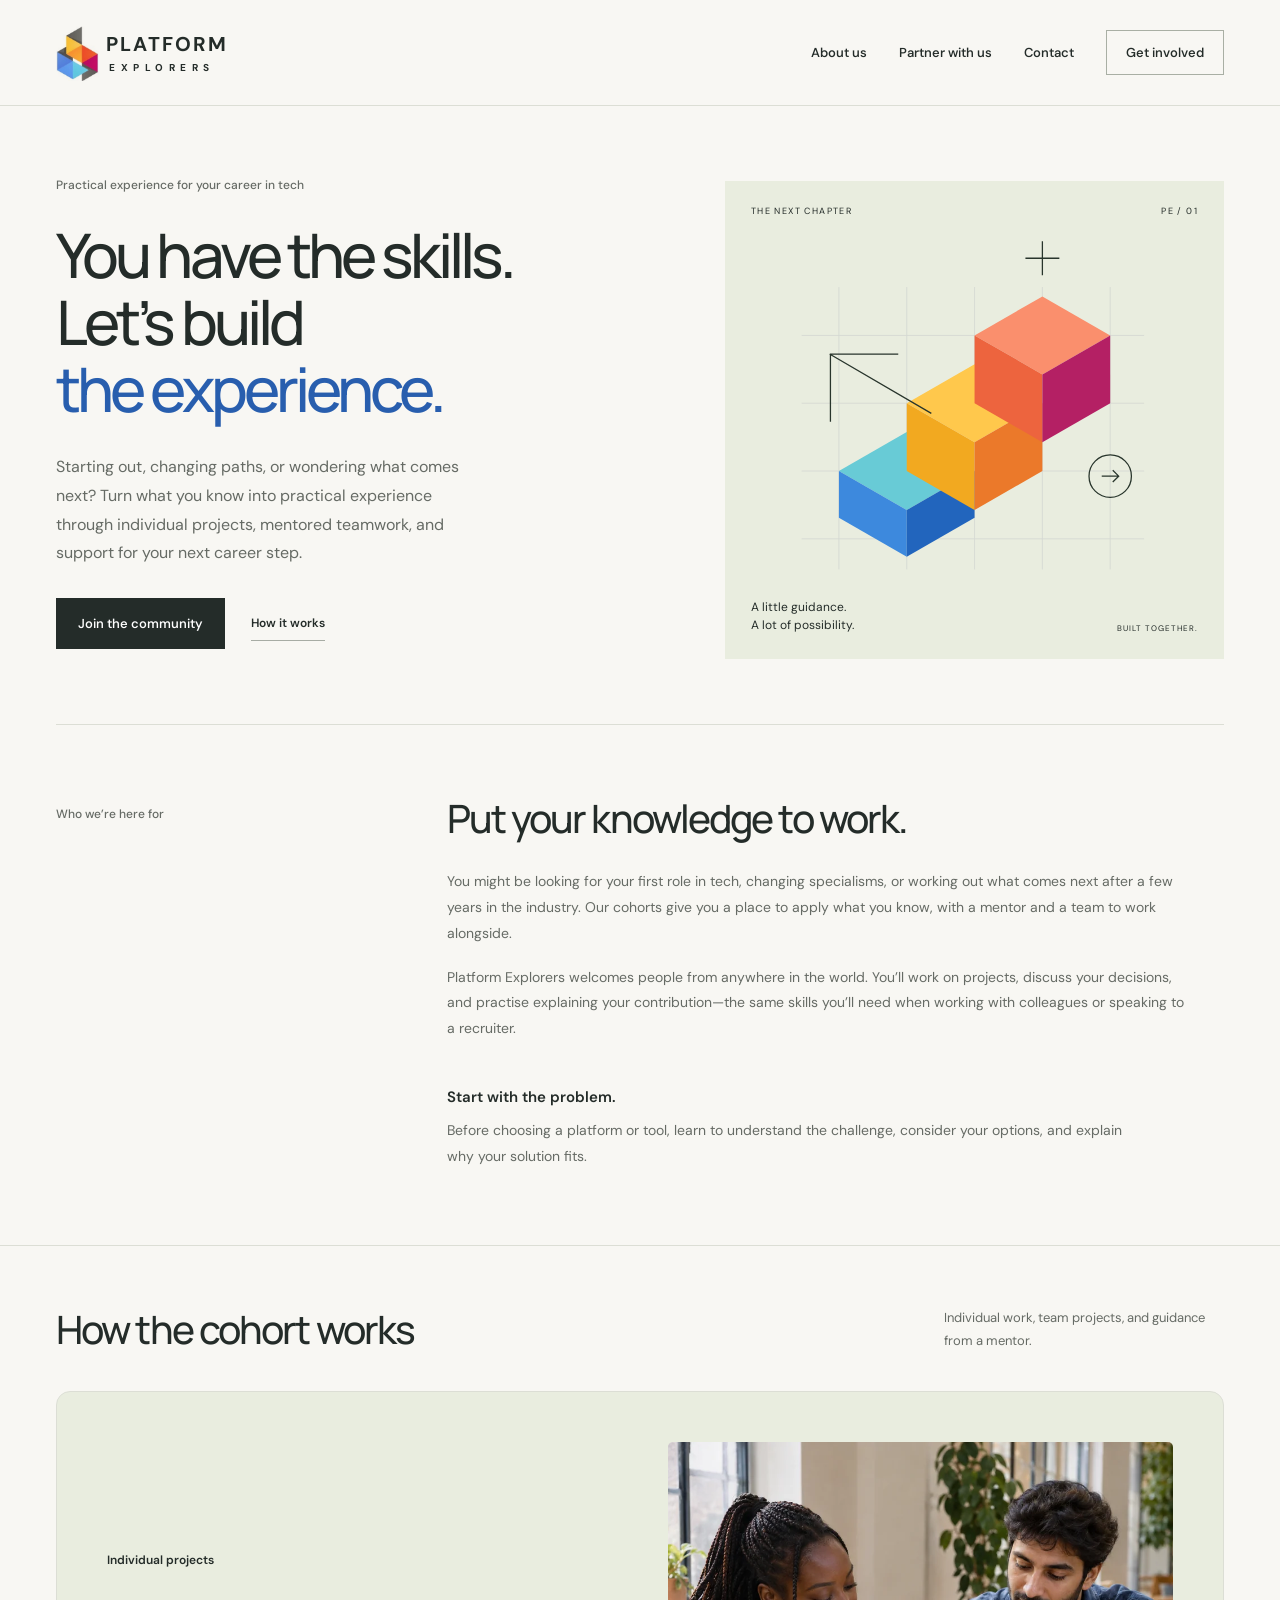
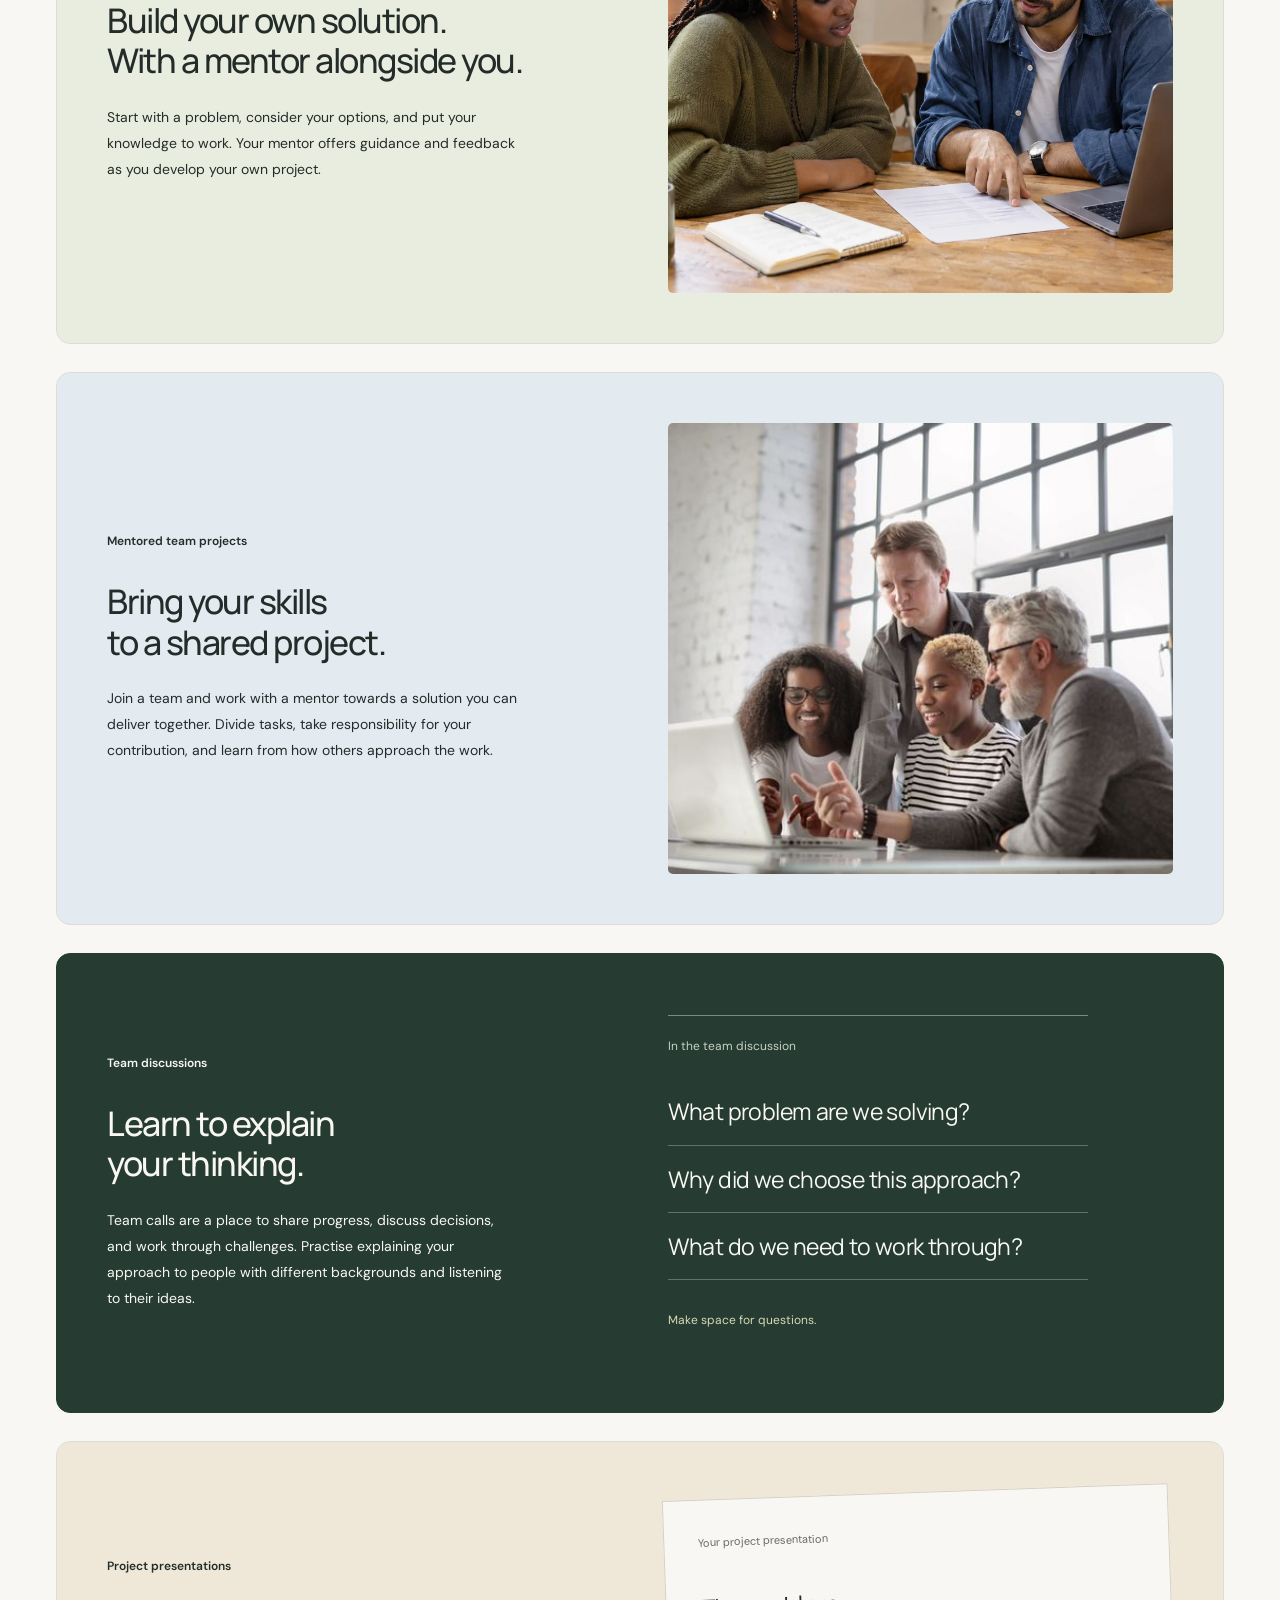
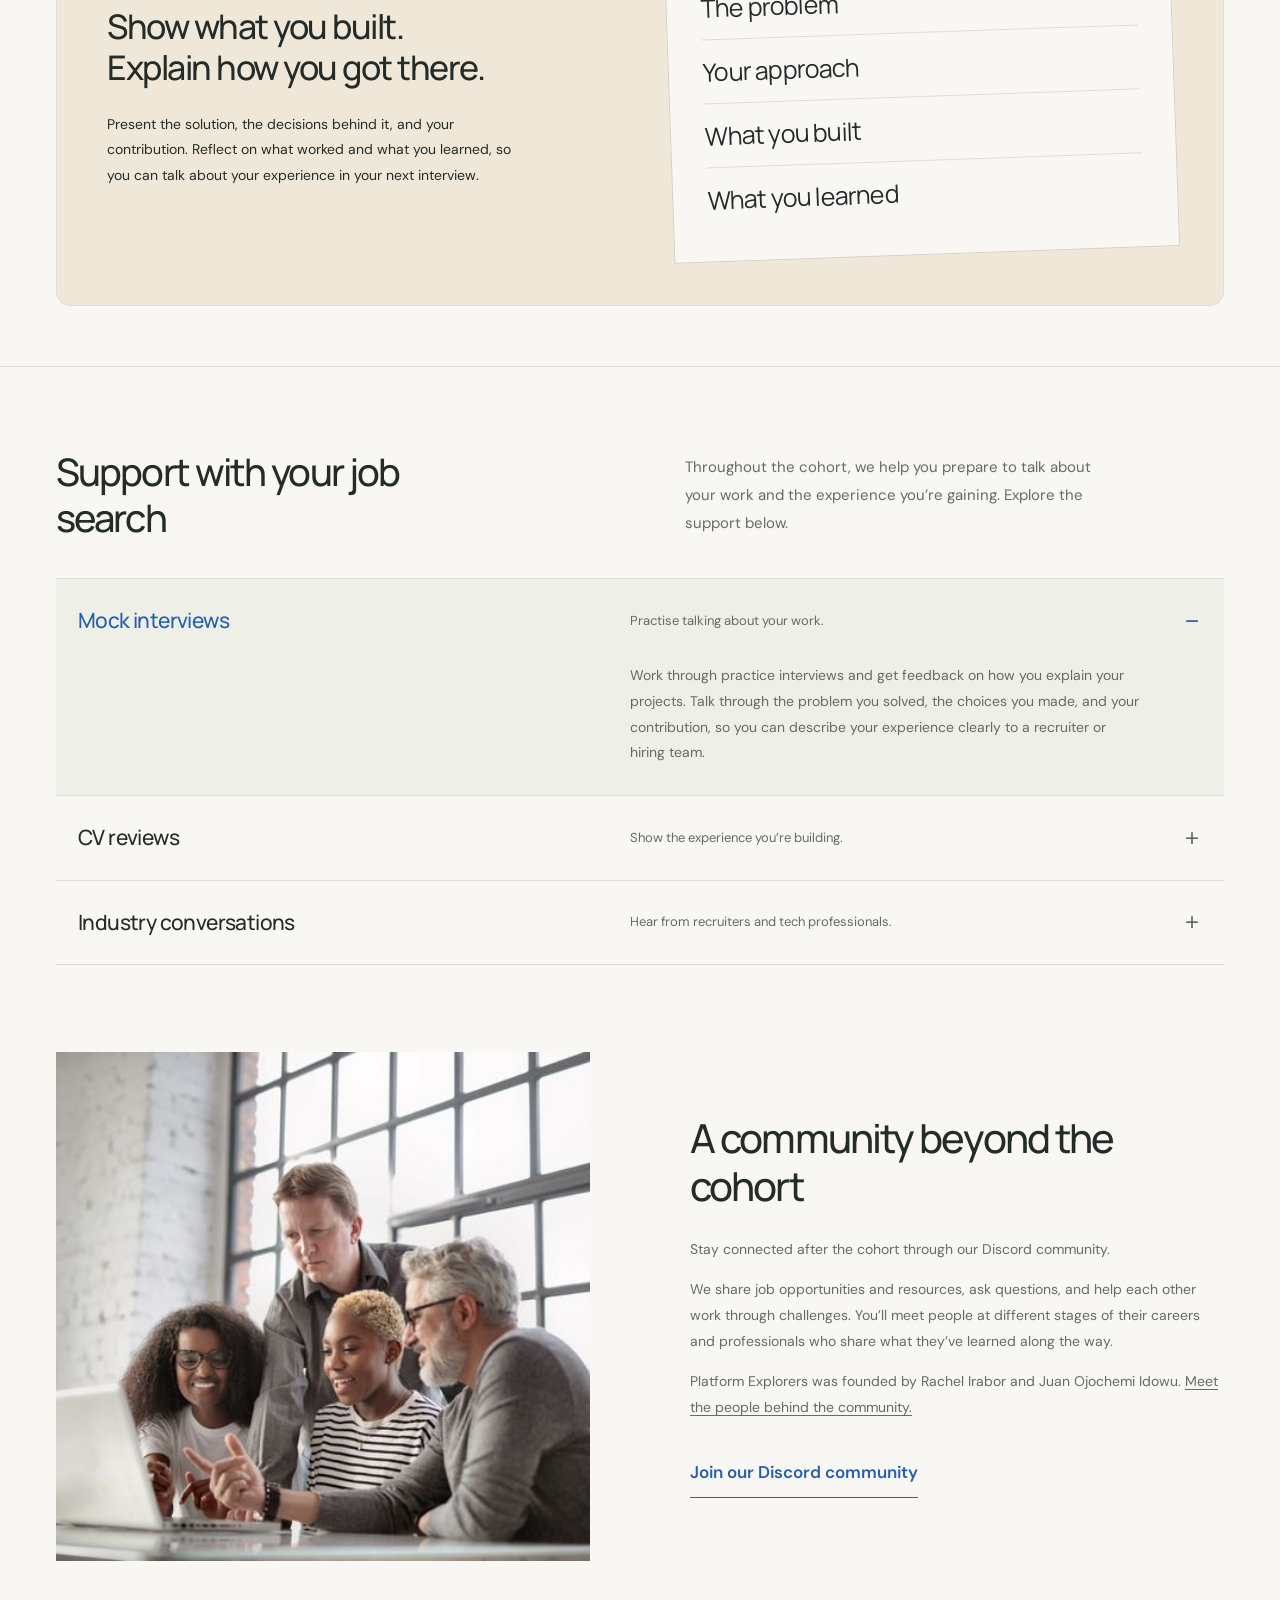
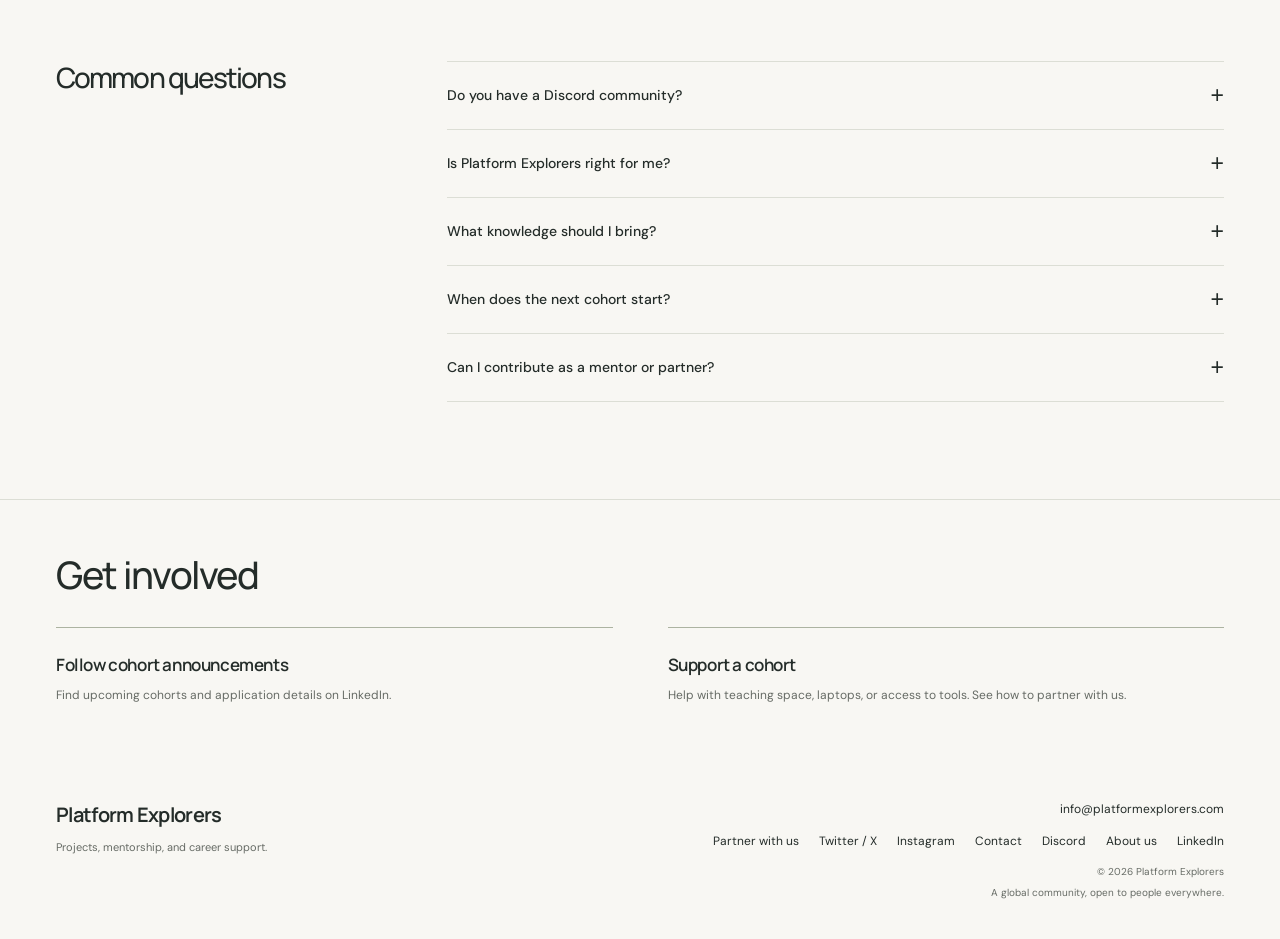
==== index.html @ c46abfaf "Add accessible job-search support accordion and simplify community introduction" ====
<!doctype html>
<html lang="en">
<head>
  <meta charset="utf-8">
  <meta name="viewport" content="width=device-width, initial-scale=1">
  <meta name="theme-color" content="#f6f5f1">
  <meta name="description" content="Starting out, changing paths, or planning your next step in tech? Build practical experience through individual projects, mentored teamwork, communication, and career support with Platform Explorers.">
  <title>Platform Explorers — Put your skills to work.</title>
  <link rel="canonical" href="https://platformexplorers.com/">
  <meta property="og:type" content="website">
  <meta property="og:site_name" content="Platform Explorers">
  <meta property="og:url" content="https://platformexplorers.com/">
  <meta property="og:title" content="Platform Explorers — Put your skills to work.">
  <meta property="og:description" content="Starting out, changing paths, or planning your next step in tech? Build practical experience through individual projects, mentored teamwork, communication, and career support with Platform Explorers.">
  <link rel="icon" href="assets/favicon.svg" type="image/svg+xml">
  <link rel="stylesheet" href="styles.css">
  <link rel="stylesheet" href="home.css">
  <script src="script.js" defer></script>
</head>
<body>
  <a class="skip" href="#main">Skip to content</a>
  <header class="header">
    <a class="brand" href="#" aria-label="Platform Explorers home"><span class="logo-crop"><img src="assets/logo.jpg" alt=""></span><span>PLATFORM<span class="brand-small">EXPLORERS</span></span></a>
    <button class="menu-toggle" aria-expanded="false" aria-controls="navigation">Menu <span>＋</span></button>
    <nav id="navigation" aria-label="Main navigation"><a href="about.html">About us</a><a href="partners.html">Partner with us</a><a href="contact.html">Contact</a><a class="nav-cta" href="#get-involved">Get involved </a></nav>
  </header>
  <main id="main">
    <section class="hero wrap">
      <div class="hero-copy"><p class="eyebrow">Practical experience for your career in tech</p><h1>You have the skills.<br>Let’s build<br><span>the experience.</span></h1><p class="hero-intro">Starting out, changing paths, or wondering what comes next? Turn what you know into practical experience through individual projects, mentored teamwork, and support for your next career step.</p><div class="hero-actions"><a class="button primary" href="https://discord.gg/9USF3U8Ch" target="_blank" rel="noopener noreferrer">Join the community</a><a class="text-link" href="#cohort">How it works</a></div></div>
      <div class="hero-art" aria-label="An illustrated path from foundational skills to practical experience">
        <div class="art-top"><span>THE NEXT CHAPTER</span><span>PE / 01</span></div>
        <svg class="path-art" viewBox="0 0 500 460" fill="none" role="img" aria-label="Colorful building blocks forming an upward path"><path d="M46 382H450M46 302H450M46 222H450M46 142H450M90 85V418M170 85V418M250 85V418M330 85V418M410 85V418" stroke="#d5d8d3" stroke-width="1"/><path d="M90 302L170 256L250 302L170 348Z" fill="#68cbd6"/><path d="M90 302V357L170 403V348Z" fill="#3d89dd"/><path d="M170 348L250 302V357L170 403Z" fill="#2265bd"/><path d="M170 222L250 176L330 222L250 268Z" fill="#ffc84c"/><path d="M170 222V302L250 348V268Z" fill="#f2a920"/><path d="M250 268L330 222V302L250 348Z" fill="#eb792a"/><path d="M250 142L330 96L410 142L330 188Z" fill="#fa8f6d"/><path d="M250 142V222L330 268V188Z" fill="#ed643e"/><path d="M330 188L410 142V222L330 268Z" fill="#b42064"/><path d="M80 244V164H160M79 164L199 234" stroke="#28352c" stroke-width="1.5"/><path d="M330 71V31M310 51H350" stroke="#28352c" stroke-width="1.5"/><circle cx="410" cy="308" r="25" stroke="#28352c" stroke-width="1.5"/><path d="M400 308H420M413 301L420 308L413 315" stroke="#28352c" stroke-width="1.5"/></svg>
        <div class="art-bottom"><span>A little guidance.<br>A lot of possibility.</span><span class="art-label">BUILT TOGETHER. </span></div>
      </div>
    </section>
    <section class="intro-section wrap" id="approach"><p class="eyebrow section-label">Who we’re here for</p><div><h2>Put your knowledge to work.</h2><div class="intro-columns"><p>You might be looking for your first role in tech, changing specialisms, or working out what comes next after a few years in the industry. Our cohorts give you a place to apply what you know, with a mentor and a team to work alongside.</p><p>Platform Explorers welcomes people from anywhere in the world. You’ll work on projects, discuss your decisions, and practise explaining your contribution—the same skills you’ll need when working with colleagues or speaking to a recruiter.</p></div><p class="note"><span>Start with the problem.</span> Before choosing a platform or tool, learn to understand the challenge, consider your options, and explain why your solution fits.</p></div></section>
    <section class="experience-section" id="cohort" aria-labelledby="cohort-heading">
      <div class="wrap">
        <div class="section-heading"><div><h2 id="cohort-heading">How the cohort works</h2></div><p>Individual work, team projects, and guidance from a mentor.</p></div>
        <div class="cohort-panels">
          <article class="cohort-panel cohort-individual">
            <div class="cohort-panel-copy"><p class="cohort-stage">Individual projects</p><h3>Build your own solution.<br>With a mentor alongside you.</h3><p>Start with a problem, consider your options, and put your knowledge to work. Your mentor offers guidance and feedback as you develop your own project.</p></div>
            <div class="cohort-panel-image"><img src="assets/career-mentoring.webp" width="1200" height="800" alt="Illustrative scene of a participant reviewing their work with a mentor" loading="lazy" decoding="async"></div>
          </article>
          <article class="cohort-panel cohort-team">
            <div class="cohort-panel-copy"><p class="cohort-stage">Mentored team projects</p><h3>Bring your skills<br>to a shared project.</h3><p>Join a team and work with a mentor towards a solution you can deliver together. Divide tasks, take responsibility for your contribution, and learn from how others approach the work.</p></div>
            <div class="cohort-panel-image"><img src="assets/community-collaboration-1200.jpg" srcset="assets/community-collaboration-640.jpg 640w, assets/community-collaboration-1200.jpg 1200w" sizes="(max-width: 760px) calc(100vw - 80px), 43vw" width="1200" height="800" alt="Colleagues sharing ideas around a laptop" loading="lazy" decoding="async"></div>
          </article>
          <article class="cohort-panel cohort-discussion">
            <div class="cohort-panel-copy"><p class="cohort-stage">Team discussions</p><h3>Learn to explain<br>your thinking.</h3><p>Team calls are a place to share progress, discuss decisions, and work through challenges. Practise explaining your approach to people with different backgrounds and listening to their ideas.</p></div>
            <div class="cohort-discussion-note" aria-label="Questions to explore with your team"><p>In the team discussion</p><ul><li>What problem are we solving?</li><li>Why did we choose this approach?</li><li>What do we need to work through?</li></ul><span>Make space for questions.</span></div>
          </article>
          <article class="cohort-panel cohort-presentation">
            <div class="cohort-panel-copy"><p class="cohort-stage">Project presentations</p><h3>Show what you built.<br>Explain how you got there.</h3><p>Present the solution, the decisions behind it, and your contribution. Reflect on what worked and what you learned, so you can talk about your experience in your next interview.</p></div>
            <div class="cohort-presentation-note" aria-label="A structure for your project presentation"><span>Your project presentation</span><div><p>The problem</p><p>Your approach</p><p>What you built</p><p>What you learned</p></div></div>
          </article>
        </div>
      </div>
    </section>
    <section class="career-section wrap" aria-labelledby="career-heading">
      <div class="career-overview"><h2 id="career-heading">Support with your job search</h2><p class="career-intro">Throughout the cohort, we help you prepare to talk about your work and the experience you’re gaining. Explore the support below.</p></div>
      <div class="career-support">
        <details name="career-support" open>
          <summary><h3>Mock interviews</h3><span class="career-preview">Practise talking about your work.</span><span class="career-toggle" aria-hidden="true">+</span></summary>
          <div class="career-detail-body"><p>Work through practice interviews and get feedback on how you explain your projects. Talk through the problem you solved, the choices you made, and your contribution, so you can describe your experience clearly to a recruiter or hiring team.</p></div>
        </details>
        <details name="career-support">
          <summary><h3>CV reviews</h3><span class="career-preview">Show the experience you’re building.</span><span class="career-toggle" aria-hidden="true">+</span></summary>
          <div class="career-detail-body"><p>Get feedback on your CV and guidance on how to present your skills and project experience. Make your contribution clear, including what you built independently and what you delivered with your team.</p></div>
        </details>
        <details name="career-support">
          <summary><h3>Industry conversations</h3><span class="career-preview">Hear from recruiters and tech professionals.</span><span class="career-toggle" aria-hidden="true">+</span></summary>
          <div class="career-detail-body"><p>Meet professionals who share their career journeys and recruiters who explain what they look for. Ask questions, learn from their experience, and take those insights into your job search.</p></div>
        </details>
      </div>
    </section>
<section class="community-section wrap" id="community"><figure class="community-photo"><img src="assets/community-collaboration-1200.jpg" srcset="assets/community-collaboration-640.jpg 640w, assets/community-collaboration-1200.jpg 1200w" sizes="(max-width: 760px) calc(100vw - 40px), 43vw" width="1200" height="800" alt="Four colleagues collaborating around a laptop at a table in a bright shared workspace" loading="lazy" decoding="async"></figure><div class="community-copy"><h2>A community beyond the cohort</h2><p>Stay connected after the cohort through our Discord community.</p><p>We share job opportunities and resources, ask questions, and help each other work through challenges. You’ll meet people at different stages of their careers and professionals who share what they’ve learned along the way.</p><p>Platform Explorers was founded by Rachel Irabor and Juan Ojochemi Idowu. <a class="inline-link" href="about.html">Meet the people behind the community.</a></p><a class="text-link" href="https://discord.gg/9USF3U8Ch" target="_blank" rel="noopener noreferrer">Join our Discord community </a></div></section>
    <section class="faq-section wrap"><h2>Common questions</h2><div class="faq-list"><details><summary>Do you have a Discord community?<span class="expand-icon">+</span></summary><p>Yes. Our Discord community is a place to connect with fellow explorers, find shared opportunities and resources, ask questions, and share what you’re learning. <a href="https://discord.gg/9USF3U8Ch" target="_blank" rel="noopener noreferrer">Join our Discord community</a> to get involved.</p></details><details><summary>Is Platform Explorers right for me?<span class="expand-icon">+</span></summary><p>We welcome people starting their careers, changing paths, or already working in tech and looking for direction. If you have foundational knowledge and want to build practical experience, collaborate with others, and communicate your work more confidently, this community could be for you.</p></details><details><summary>What knowledge should I bring?<span class="expand-icon">+</span></summary><p>You should have foundational knowledge in the area you want to explore. The cohort helps you apply that knowledge through individual and team projects. Both people building their first project experience and those developing an existing career can benefit.</p></details><details><summary>When does the next cohort start?<span class="expand-icon">+</span></summary><p>Follow our <a href="https://www.linkedin.com/company/platform-explorers/" target="_blank" rel="noopener noreferrer">LinkedIn page</a> for announcements about the next cohort, available tracks, and how to apply. We share confirmed details there.</p></details><details><summary>Can I contribute as a mentor or partner?<span class="expand-icon">+</span></summary><p>We welcome conversations with industry professionals and organizations interested in supporting early-career talent. Email <a href="mailto:info@platformexplorers.com">info@platformexplorers.com</a> to introduce yourself and how you’d like to contribute.</p></details></div></section>
    <section class="get-involved" id="get-involved"><div class="wrap"><div class="cta-heading"><h2>Get involved</h2></div><div class="join-options"><a href="https://www.linkedin.com/company/platform-explorers/" target="_blank" rel="noopener noreferrer"><div><h3>Follow cohort announcements</h3><p>Find upcoming cohorts and application details on LinkedIn.</p></div></a><a href="partners.html"><div><h3>Support a cohort</h3><p>Help with teaching space, laptops, or access to tools. See how to partner with us.</p></div></a></div></div></section>
  </main>
  <footer class="wrap"><div><a class="footer-name" href="#">Platform Explorers</a><p>Projects, mentorship, and career support.</p></div><div class="footer-right"><a href="mailto:info@platformexplorers.com">info@platformexplorers.com</a><div class="footer-links"><a href="partners.html">Partner with us</a><a href="https://x.com/platexplorers" target="_blank" rel="noopener noreferrer">Twitter / X</a><a href="https://www.instagram.com/platform_explorers/" target="_blank" rel="noopener noreferrer">Instagram</a><a href="contact.html">Contact</a><a href="https://discord.gg/9USF3U8Ch" target="_blank" rel="noopener noreferrer">Discord</a><a href="about.html">About us</a><a href="https://www.linkedin.com/company/platform-explorers/" target="_blank" rel="noopener noreferrer">LinkedIn</a></div><span>© <span id="year">2026</span> Platform Explorers</span><span>A global community, open to people everywhere.</span></div></footer>
</body>
</html>
---- styles.css ----
@import url('https://fonts.googleapis.com/css2?family=DM+Sans:wght@400;450;500;550;600;650;700&family=Manrope:wght@400;500;600;650;700;750;800&display=swap');
:root{--paper:#f8f7f3;--ink:#242c29;--muted:#666b65;--blue:#285eae;--line:#dcded5;--green:#e9eddf;--yellow:#fbc656}*{box-sizing:border-box}html{scroll-behavior:smooth;scroll-padding-top:105px}body{margin:0;background:var(--paper);color:var(--ink);font-family:'DM Sans',Arial,sans-serif;font-size:16px;-webkit-font-smoothing:antialiased}a{color:inherit;text-decoration:none}button{font:inherit}a,button,summary{-webkit-tap-highlight-color:transparent}a:focus-visible,button:focus-visible,summary:focus-visible{outline:3px solid var(--blue);outline-offset:6px}.wrap{width:min(1280px,calc(100% - 112px));margin:auto}.header{height:106px;padding:0 56px;display:flex;justify-content:space-between;align-items:center;border-bottom:1px solid var(--line);background:var(--paper);position:relative;z-index:20}.brand{display:flex;align-items:center;gap:7px;font-size:20px;letter-spacing:2px;line-height:1.1;font-weight:700}.brand-small{display:block;font-size:10px;letter-spacing:5.5px;margin:7px 0 0 3px}.logo-crop{width:43px;height:66px;overflow:hidden;position:relative;mix-blend-mode:multiply}.logo-crop img{position:absolute;width:164px;height:164px;max-width:none;left:-61px;top:-43px}.header nav{display:flex;align-items:center;gap:32px;font-size:13px;font-weight:550}.header nav a:hover{color:var(--blue)}.nav-cta{border:1px solid #a9afa4;padding:13px 19px;display:flex;gap:34px;align-items:center}.nav-cta span{font-size:20px}.menu-toggle{display:none}.hero{padding-top:70px;display:grid;grid-template-columns:1.25fr 1fr;column-gap:45px}.eyebrow{font-size:10px;letter-spacing:1.8px;font-weight:650;line-height:1.6;margin:0 0 27px}.status-dot{width:6px;height:6px;background:#c18b22;display:inline-block;margin:0 9px 1px 0;border-radius:50%}h1,h2,h3,p{margin-top:0}h1,h2,h3{font-family:'Manrope',Arial,sans-serif}h1{font-size:clamp(48px,4.8vw,73px);font-weight:500;line-height:1.09;letter-spacing:-3.9px;margin-bottom:30px}h1>span{color:var(--blue)}.hero-intro{font-size:16px;line-height:1.8;color:var(--muted);max-width:435px;margin-bottom:30px}.hero-actions{display:flex;align-items:center;gap:26px}.button{padding:17px 22px;font-size:13px;display:inline-flex;align-items:center;gap:38px;font-weight:550}.primary{background:var(--ink);color:#fff}.primary:hover{background:var(--blue)}.button span{font-size:20px;line-height:1}.text-link{font-size:12px;font-weight:600;display:inline-flex;align-items:center;gap:15px;border-bottom:1px solid #a7aca4;padding:9px 0}.text-link:hover{color:var(--blue);border-color:var(--blue)}.hero-art{background:var(--green);margin-top:5px;padding:24px 26px 25px;display:flex;flex-direction:column;justify-content:space-between;min-width:0}.art-top{display:flex;justify-content:space-between;font-size:9px;letter-spacing:1.4px}.path-art{width:100%;height:auto;max-height:390px;margin:-2px 0 -7px}.art-bottom{display:flex;justify-content:space-between;align-items:end;font-size:12px;line-height:1.5}.art-label{font-size:8px;letter-spacing:1px;display:flex;align-items:center;gap:10px}.art-label span{font-size:25px}.hero-foot{grid-column:1/-1;display:flex;justify-content:space-between;border-top:1px solid var(--line);padding:24px 0;margin-top:61px;font-size:11px;color:var(--muted)}.hero-foot i{font-style:normal;margin:0 12px;color:#abae9f}.intro-section{display:grid;grid-template-columns:1fr 2.25fr;gap:45px;padding-top:91px;padding-bottom:98px}.section-label{padding-top:10px}h2{font-size:clamp(32px,3.05vw,45px);font-weight:500;letter-spacing:-1.9px;line-height:1.2;margin-bottom:27px}.intro-section h2 span{color:#7b8176}.intro-columns{display:grid;grid-template-columns:1fr 1fr;gap:35px}.intro-columns p,.community-copy>p:not(.eyebrow){font-size:14px;color:var(--muted);line-height:1.85}.note{border-left:2px solid #d4af51;padding:4px 0 4px 18px;font-size:12px;line-height:1.8;color:var(--muted);margin:19px 0 0;max-width:620px}.note span{display:block;color:var(--ink);font-weight:600}.experience-section{background:#eeeee7;padding:83px 0 85px}.section-heading{display:flex;justify-content:space-between;align-items:end;gap:40px;margin-bottom:42px}.section-heading h2{margin:0}.section-heading>p{color:var(--muted);font-size:13px;line-height:1.8;margin:0 0 3px;max-width:320px}.experience-grid{display:grid;grid-template-columns:repeat(3,1fr);border-top:1px solid #ced1c5}.experience-grid article{position:relative;padding:35px 38px 0 0;margin-right:37px;border-right:1px solid #ced1c5}.experience-grid article:last-child{border-right:0;padding-right:0;margin-right:0}.step-number{font-size:10px;color:var(--muted)}.small-mark{width:44px;height:44px;display:flex;align-items:center;justify-content:center;font-size:28px;margin:27px 0 25px}.mark-blue{background:#b9cee8}.mark-yellow{background:#f4d887}.mark-coral{background:#eab39c}.experience-grid h3{font-size:19px;font-weight:600;letter-spacing:-.5px}.experience-grid p{font-size:13px;color:var(--muted);line-height:1.9;margin-bottom:0}.tracks-section{padding-top:98px;padding-bottom:95px}.track-list{border-top:1px solid var(--line)}details{border-bottom:1px solid var(--line)}summary{list-style:none;cursor:pointer}summary::-webkit-details-marker{display:none}.track-list summary{display:grid;grid-template-columns:55px 1fr 215px 20px;align-items:center;padding:28px 0;gap:14px}.track-index{font-size:11px;color:var(--muted)}.track-list h3{font-size:21px;font-weight:500;letter-spacing:-.5px;margin:0}.track-category{font-size:9px;letter-spacing:1.1px;color:var(--muted)}.expand-icon{font-family:Arial,sans-serif;font-size:23px;font-weight:400;transition:transform .2s}details[open]>summary .expand-icon{transform:rotate(45deg)}.track-content{padding:0 230px 29px 69px;max-width:930px}.track-content p{font-size:14px;line-height:1.8;color:var(--muted);margin-bottom:15px}.track-content>span{font-size:10px;line-height:1.8;color:var(--blue)}.community-section{display:grid;grid-template-columns:1fr 1fr;gap:100px;align-items:center;padding-bottom:100px}.community-visual{background:#263c32;color:#f5f6ed;padding:35px 36px;min-height:430px;display:flex;flex-direction:column;justify-content:space-between}.community-visual .eyebrow{font-size:9px;color:#c1c9bd}.community-type{font-family:'Manrope',Arial,sans-serif;font-size:43px;letter-spacing:-1.8px;line-height:1.2;padding:14px 0 35px}.community-type em{font-style:normal;color:#e9c86c}.community-caption{display:flex;align-items:center;gap:5px;font-size:7px;letter-spacing:1px}.community-caption>span:last-child{margin-left:7px}.mini-block{width:12px;height:12px}.blue{background:#72a6dc}.yellow{background:#f6c54e}.coral{background:#ef936f}.community-copy h2{font-size:40px}.community-copy .text-link{margin-top:13px}.faq-section{padding-bottom:97px;display:grid;grid-template-columns:1fr 2.25fr;gap:45px}.faq-section>.eyebrow{max-width:190px;padding-top:20px}.faq-list{border-top:1px solid var(--line)}.faq-list summary{display:flex;justify-content:space-between;gap:20px;padding:20px 0;font-size:14px;font-weight:500;align-items:center}.faq-list p{max-width:600px;font-size:13px;line-height:1.8;color:var(--muted);padding-bottom:8px}.faq-list p a{text-decoration:underline;text-underline-offset:3px}.get-involved{background:#e8ecdf;padding:67px 0 62px}.cta-heading{display:flex;justify-content:space-between;align-items:center}.cta-heading h2{font-size:64px;letter-spacing:-3px;line-height:1.1;margin:0 0 38px}.cta-arrow{font-size:130px;font-family:Arial,sans-serif;font-weight:400;margin-top:-15px}.join-options{display:grid;grid-template-columns:1fr 1fr;gap:55px}.join-options>a{border-top:1px solid #acb3a1;display:flex;align-items:center;justify-content:space-between;gap:30px;padding:25px 0 0}.join-options h3{font-size:17px;font-weight:600;letter-spacing:-.4px;margin-bottom:9px}.join-options p{font-size:12px;color:var(--muted);line-height:1.7;margin:0}.join-options>a>span{font-size:26px}.join-options>a:hover h3{color:var(--blue)}footer.wrap{padding-top:43px;padding-bottom:40px;display:flex;justify-content:space-between;gap:30px}.footer-name{font-family:'Manrope',Arial,sans-serif;font-size:20px;letter-spacing:-.7px;font-weight:650;display:flex;gap:18px}footer p{font-size:11px;color:var(--muted);margin:12px 0 0}.footer-right{display:flex;align-items:flex-end;flex-direction:column;gap:8px;font-size:10px;color:var(--muted)}.footer-right>a{font-size:12px;color:var(--ink);margin-bottom:8px}.skip{position:fixed;top:-70px;left:20px;padding:15px;background:var(--ink);color:white;z-index:100}.skip:focus{top:10px}summary:hover h3,summary:hover{color:var(--blue)}
@media(min-width:1600px){.header{padding-left:max(56px,calc((100vw - 1280px)/2));padding-right:max(56px,calc((100vw - 1280px)/2))}}
@media(max-width:1100px){.wrap{width:calc(100% - 72px)}.header{padding:0 36px}.header nav{gap:22px}.hero{gap:25px}.hero-actions{gap:20px;align-items:start;flex-direction:column}h1{font-size:54px;letter-spacing:-2.8px}.hero-art{align-self:stretch;padding:22px 20px}.intro-section,.faq-section{grid-template-columns:1fr 2.8fr;gap:30px}.track-list summary{grid-template-columns:40px 1fr 180px 20px}.track-content{padding-left:54px;padding-right:180px}.community-section{gap:55px}.community-type{font-size:39px}.community-copy h2{font-size:35px}.community-visual{padding:30px}.experience-grid article{padding-right:25px;margin-right:25px}}
@media(max-width:760px){html{scroll-padding-top:25px}.wrap{width:calc(100% - 40px)}.header{height:86px;padding:0 20px}.brand{font-size:17px}.brand-small{font-size:8px;letter-spacing:5px}.logo-crop{width:38px;height:58px}.logo-crop img{width:145px;height:145px;left:-54px;top:-38px}.menu-toggle{display:flex;align-items:center;gap:12px;border:0;background:none;font-size:12px;padding:10px 0 10px 15px}.menu-toggle span{font-size:22px}.header nav{display:none;position:absolute;top:85px;left:0;right:0;background:var(--paper);border-bottom:1px solid var(--line);padding:22px 20px 28px;flex-direction:column;align-items:stretch;gap:0}.header nav.is-open{display:flex}.header nav a{padding:15px 0}.header nav .nav-cta{padding:13px 16px;margin-top:10px;justify-content:space-between}.hero{padding-top:42px;grid-template-columns:1fr;gap:34px}.eyebrow{font-size:8px;letter-spacing:1.4px;margin-bottom:22px}h1{font-size:clamp(43px,8.7vw,62px);letter-spacing:-2.7px;margin-bottom:24px}.hero-intro{font-size:14px;line-height:1.8;max-width:460px}.hero-actions{flex-direction:row;align-items:center;gap:22px;flex-wrap:wrap}.button{padding:16px 18px;font-size:12px;gap:26px}.text-link{font-size:11px;gap:11px}.hero-art{min-height:370px;margin:4px 0 0;padding:24px}.path-art{max-height:330px}.hero-foot{margin-top:0;padding:20px 0;gap:15px;flex-direction:column;font-size:10px}.hero-foot i{margin:0 8px}.intro-section{display:block;padding-top:51px;padding-bottom:57px}h2{font-size:32px;letter-spacing:-1.4px}.intro-columns{grid-template-columns:1fr;gap:0}.intro-columns p{font-size:14px;margin-bottom:16px}.note{margin-top:9px;font-size:11px}.experience-section{padding:52px 0}.section-heading{display:block;margin-bottom:30px}.section-heading>p{margin-top:22px;font-size:12px}.experience-grid{grid-template-columns:1fr}.experience-grid article{margin:0;padding:26px 0 28px;border-right:0;border-bottom:1px solid #ced1c5;display:grid;grid-template-columns:50px 1fr;gap:0 14px}.experience-grid article:last-child{padding-bottom:0;border-bottom:0}.step-number{grid-column:1;grid-row:1}.small-mark{grid-column:1;grid-row:2;align-self:start;width:36px;height:36px;margin:16px 0 0;font-size:24px}.experience-grid h3{grid-column:2;grid-row:1;font-size:18px;margin:0 0 14px}.experience-grid p{grid-column:2;grid-row:2;font-size:13px}.tracks-section{padding:57px 0}.track-list summary{grid-template-columns:25px 1fr 18px;gap:10px;padding:23px 0}.track-list h3{font-size:17px;letter-spacing:-.5px}.track-category{display:none}.track-content{padding:0 0 25px 35px}.track-content p{font-size:13px}.community-section{grid-template-columns:1fr;gap:36px;padding-bottom:58px}.community-visual{min-height:400px;padding:30px}.community-type{font-size:43px}.community-copy h2{font-size:32px}.community-copy>p:not(.eyebrow){font-size:14px}.faq-section{display:block;padding-bottom:57px}.faq-section>.eyebrow{max-width:none;padding:0}.faq-list summary{font-size:13px;line-height:1.6}.get-involved{padding:45px 0}.cta-heading h2{font-size:45px;letter-spacing:-2px;margin-bottom:31px}.cta-arrow{font-size:75px}.join-options{grid-template-columns:1fr;gap:27px}.join-options>a{padding-top:22px}.join-options h3{font-size:16px}.join-options p{font-size:11px}footer.wrap{padding:32px 0;flex-direction:column;gap:27px}.footer-right{align-items:start;font-size:10px}.footer-name{font-size:19px}}
@media(prefers-reduced-motion:reduce){html{scroll-behavior:auto}*{transition:none!important}}

.footer-links{display:flex;gap:20px;margin-bottom:8px;font-size:12px;color:var(--ink)}.footer-links a:hover{color:var(--blue)}

.footer-links{flex-wrap:wrap;justify-content:flex-end;gap:12px 20px;max-width:550px}.header nav [aria-current="page"]{color:var(--blue);text-decoration:underline;text-underline-offset:7px}
@media(max-width:760px){.footer-links{justify-content:flex-start;gap:12px 18px}}

.logo-crop{height:56px}.logo-crop img{clip-path:inset(0 0 39% 0)}@media(max-width:760px){.logo-crop{height:49px}}

@media(min-width:761px){.experience-grid h3{margin-top:26px}}
---- home.css ----
/* Homepage layout. Shared brand styles live in styles.css. */
.hero{padding-bottom:65px;border-bottom:1px solid var(--line)}
.hero-copy>.eyebrow,.intro-section>.eyebrow{font-size:12px;letter-spacing:0;text-transform:none;font-weight:500;color:var(--muted)}
.intro-section{padding-top:70px;padding-bottom:75px}
.intro-columns{grid-template-columns:1fr;gap:0;max-width:740px}
.intro-columns p{margin-bottom:18px}
.note{margin-top:5px}
.experience-section{background:transparent;padding:60px 0 70px;border-top:1px solid var(--line);border-bottom:1px solid var(--line)}
.section-heading{align-items:start;margin-bottom:35px}
.section-heading>p{max-width:280px}
.cohort-journey{grid-template-columns:1fr 1fr;gap:35px 70px;border-top:0}
.cohort-journey article,.cohort-journey article:last-child{padding:0;margin:0;border:0;max-width:500px}
.cohort-journey h3{font-size:18px;margin:0 0 12px;letter-spacing:-.4px;font-weight:600}
.cohort-journey p{line-height:1.85}
.career-section{display:grid;grid-template-columns:1.2fr 1fr;gap:90px;padding-top:75px;padding-bottom:75px}
.career-section h2{font-size:38px}
.career-intro{max-width:420px;color:var(--muted);font-size:14px;line-height:1.85;margin-bottom:0}
.career-support{border-top:1px solid var(--line)}
.career-support article{padding:24px 0;border-bottom:1px solid var(--line)}
.career-support h3{font-size:17px;font-weight:550;letter-spacing:-.4px;margin-bottom:12px}
.career-support p{font-size:13px;line-height:1.85;color:var(--muted);margin-bottom:0}
.career-section+.community-section{padding-top:5px}
.community-photo{margin:0;min-width:0}
.community-photo>img{display:block;width:100%;height:auto;aspect-ratio:1.05;object-fit:cover;object-position:50% 62%}
.community-photo figcaption{padding-top:10px;font-size:10px;line-height:1.6;color:var(--muted)}
.community-photo figcaption a:hover,.inline-link:hover{text-decoration:underline;text-underline-offset:3px}
.inline-link{text-decoration:underline;text-underline-offset:3px}
.faq-section>h2{font-size:28px}
.get-involved{background:transparent;border-top:1px solid var(--line);padding:52px 0}
.cta-heading h2{font-size:38px;letter-spacing:-1.5px;line-height:1.2;margin-bottom:30px}
@media(min-width:761px) and (max-width:1100px){.career-section{gap:45px}.career-section h2{font-size:32px}.cohort-journey{gap:30px 40px}}
@media(max-width:760px){
.hero{padding-bottom:30px}.intro-section{padding-top:45px;padding-bottom:45px}
.experience-section{padding:44px 0}.section-heading>p{margin-top:18px}
.cohort-journey{grid-template-columns:1fr;gap:25px}
.cohort-journey article,.cohort-journey article:last-child{display:block;padding:0;margin:0;border:0;max-width:none}
.cohort-journey h3{font-size:18px;margin:0 0 10px}
.career-section{grid-template-columns:1fr;gap:28px;padding-top:45px;padding-bottom:45px}
.career-section h2{font-size:31px}.career-intro{max-width:none;font-size:14px}
.career-support article{padding:21px 0}.career-support h3{font-size:17px}
.career-section+.community-section{padding-top:0}
.community-photo>img{aspect-ratio:1.15;object-position:50% 62%}
.faq-section>h2{font-size:28px;margin-bottom:25px}
.get-involved{padding:40px 0}.cta-heading h2{font-size:32px;letter-spacing:-1.4px}
}

.career-photo{display:block;width:100%;max-width:440px;height:auto;margin-top:28px}
@media(max-width:760px){.career-photo{max-width:none;margin-top:24px}}

.community-copy .text-link{font-size:17px;font-weight:600;line-height:1.5;padding:12px 0;color:var(--blue);border-bottom-color:var(--blue)}

/* Cohort stages stack on scroll; mobile keeps a normal reading flow. */
.experience-section{padding-bottom:60px;overflow:visible}
.cohort-panels{display:grid;gap:28px;isolation:isolate}
.cohort-panel{position:sticky;top:24px;display:grid;grid-template-columns:1fr 1fr;gap:55px;align-items:center;min-height:460px;padding:50px;border:1px solid var(--line);border-radius:14px;overflow:hidden}
.cohort-panel-copy{max-width:450px}
.cohort-stage{font-size:12px;font-weight:600;margin:0 0 32px}
.cohort-panel h3{font-size:clamp(27px,2.65vw,39px);line-height:1.2;letter-spacing:-1.5px;font-weight:500;margin:0 0 24px}
.cohort-panel-copy>p:last-child{font-size:14px;line-height:1.85;margin:0;max-width:410px}
.cohort-individual{background:#e9eddf;z-index:1}
.cohort-team{top:44px;background:#e3eaf0;z-index:2}
.cohort-discussion{top:64px;background:#263c32;color:#f8f7f3;border-color:#263c32;z-index:3}
.cohort-presentation{top:84px;background:#efe8d8;z-index:4}
.cohort-panel-image img{display:block;width:100%;height:auto;aspect-ratio:1.12;object-fit:cover;border-radius:5px}
.cohort-individual .cohort-panel-image img{object-position:48% 50%}
.cohort-team .cohort-panel-image img{object-position:53% 50%}
.cohort-discussion-note{border-top:1px solid #7b8c7d;padding:22px 0;max-width:420px}
.cohort-discussion-note>p{font-size:12px;color:#c7d1c2;margin-bottom:24px}
.cohort-discussion-note ul{list-style:none;padding:0;margin:0 0 28px}
.cohort-discussion-note li{font-family:Manrope,Arial,sans-serif;font-size:23px;letter-spacing:-.6px;line-height:1.4;padding:17px 0;border-bottom:1px solid #607365}
.cohort-discussion-note>span{font-size:12px;color:#d8d9b4}
.cohort-presentation-note{background:var(--paper);padding:30px 34px;transform:rotate(-2deg);border:1px solid #d7d1c4}
.cohort-presentation-note>span{font-size:11px;color:var(--muted)}
.cohort-presentation-note>div{margin-top:25px}
.cohort-presentation-note p{font-family:Manrope,Arial,sans-serif;font-size:25px;letter-spacing:-.8px;padding:14px 0;margin:0;border-bottom:1px solid var(--line)}
.cohort-presentation-note p:last-child{border-bottom:0}
@media(min-width:761px) and (max-width:1100px){.cohort-panel{padding:32px;gap:30px;min-height:420px}.cohort-panel h3{font-size:30px}.cohort-discussion-note li{font-size:20px}}
@media(max-width:760px){.experience-section{padding-bottom:44px}.cohort-panels{gap:20px}.cohort-panel{position:relative;top:auto;grid-template-columns:1fr;gap:28px;min-height:0;padding:28px 24px;border-radius:10px}.cohort-stage{margin-bottom:22px}.cohort-panel h3{font-size:29px;letter-spacing:-1.1px;margin-bottom:20px}.cohort-panel-copy>p:last-child{font-size:14px}.cohort-panel-image img{aspect-ratio:1.35}.cohort-discussion-note{max-width:none}.cohort-discussion-note li{font-size:20px}.cohort-presentation-note{transform:none;padding:25px}.cohort-presentation-note p{font-size:22px}}
@media(prefers-reduced-motion:reduce){.cohort-panel{position:relative;top:auto}.cohort-presentation-note{transform:none}}

/* Native accordions keep every support option visible and keyboard accessible. */
.career-section{display:block;padding-top:82px;padding-bottom:82px}
.career-overview{display:grid;grid-template-columns:1fr 1fr;gap:90px;align-items:start;margin-bottom:38px}
.career-overview h2{max-width:430px;margin-bottom:0;font-size:38px}
.career-overview .career-intro{max-width:440px;margin:5px 0 0;font-size:15px}
.career-support{border-top:1px solid var(--line)}
.career-support details{border-bottom:1px solid var(--line)}
.career-support summary{display:grid;grid-template-columns:1fr 1fr 20px;align-items:center;gap:30px;padding:27px 22px;transition:background-color .15s ease}
.career-support summary:hover{background:#f0f1e9;color:var(--ink)}
.career-support h3{margin:0;max-width:none;font-size:21px;line-height:1.4;font-weight:500;letter-spacing:-.6px}
.career-preview{font-size:13px;line-height:1.7;color:var(--muted)}
.career-toggle{font:24px/1 Arial,sans-serif;text-align:center;color:var(--muted);transition:transform .15s ease}
.career-support details[open]{background:#eef0e7}
.career-support details[open] h3{color:var(--blue)}
.career-support details[open] .career-toggle{font-size:0;color:var(--blue)}
.career-support details[open] .career-toggle::before{content:"−";font-size:24px}
.career-detail-body{display:grid;grid-template-columns:1fr 1fr 20px;gap:30px;padding:0 22px 29px}
.career-detail-body>p{grid-column:2;margin:0;font-size:14px;line-height:1.85;color:var(--muted);max-width:510px}
@media(min-width:761px) and (max-width:1100px){.career-overview{gap:45px}.career-overview h2{font-size:34px}.career-support summary,.career-detail-body{gap:22px;grid-template-columns:1fr 1.15fr 20px}}
@media(max-width:760px){.career-section{padding-top:48px;padding-bottom:52px}.career-overview{grid-template-columns:1fr;gap:19px;margin-bottom:28px}.career-overview h2{font-size:31px;max-width:330px}.career-overview .career-intro{font-size:14px;margin:0;max-width:none}.career-support summary{grid-template-columns:1fr 22px;gap:7px 18px;padding:23px 18px}.career-support h3{font-size:19px;grid-column:1;grid-row:1}.career-preview{grid-column:1;grid-row:2;font-size:12px}.career-toggle{grid-column:2;grid-row:1/3}.career-detail-body{display:block;padding:0 18px 24px}.career-detail-body>p{font-size:14px;max-width:none}}

/* Keep the community introduction open, without a decorative callout rule. */
.intro-section .note{border:0;padding:0;margin-top:24px;max-width:680px;font-size:14px;line-height:1.85}
.intro-section .note span{font-size:15px;font-weight:600;margin-bottom:6px}
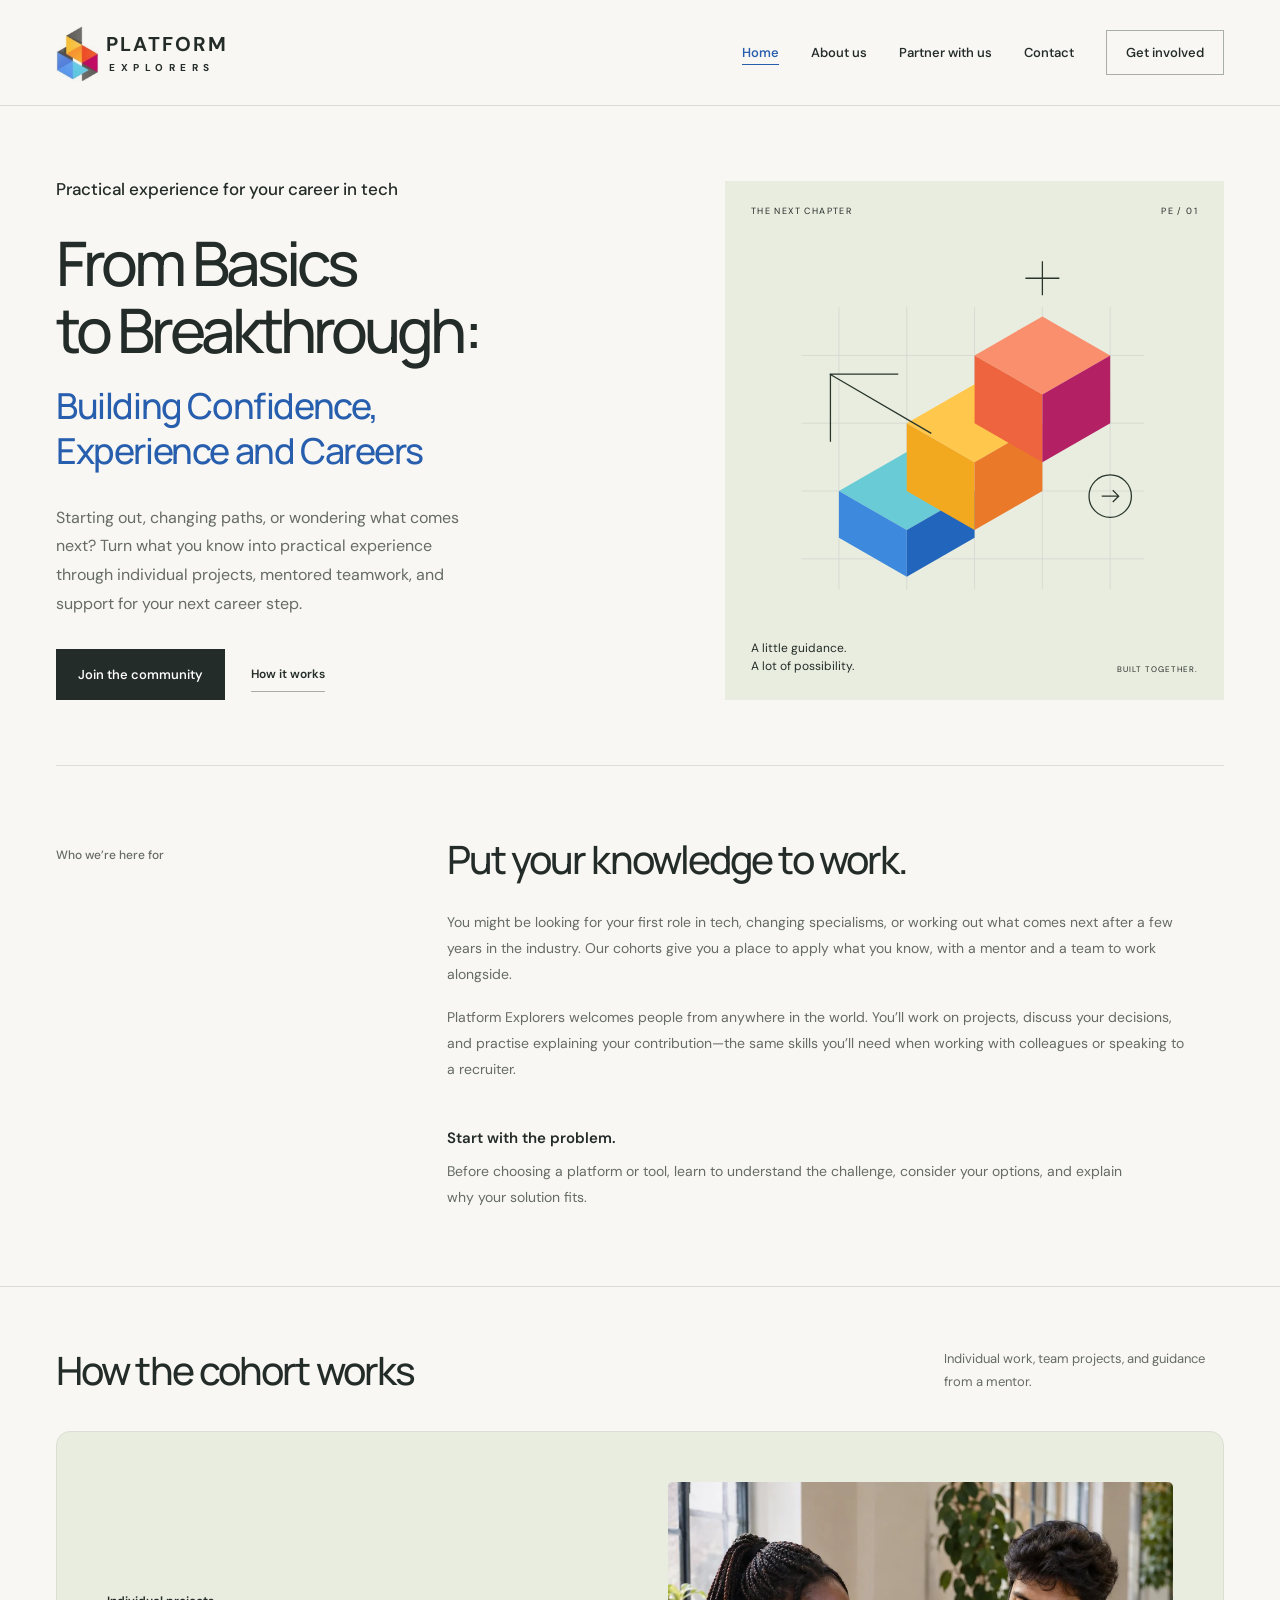
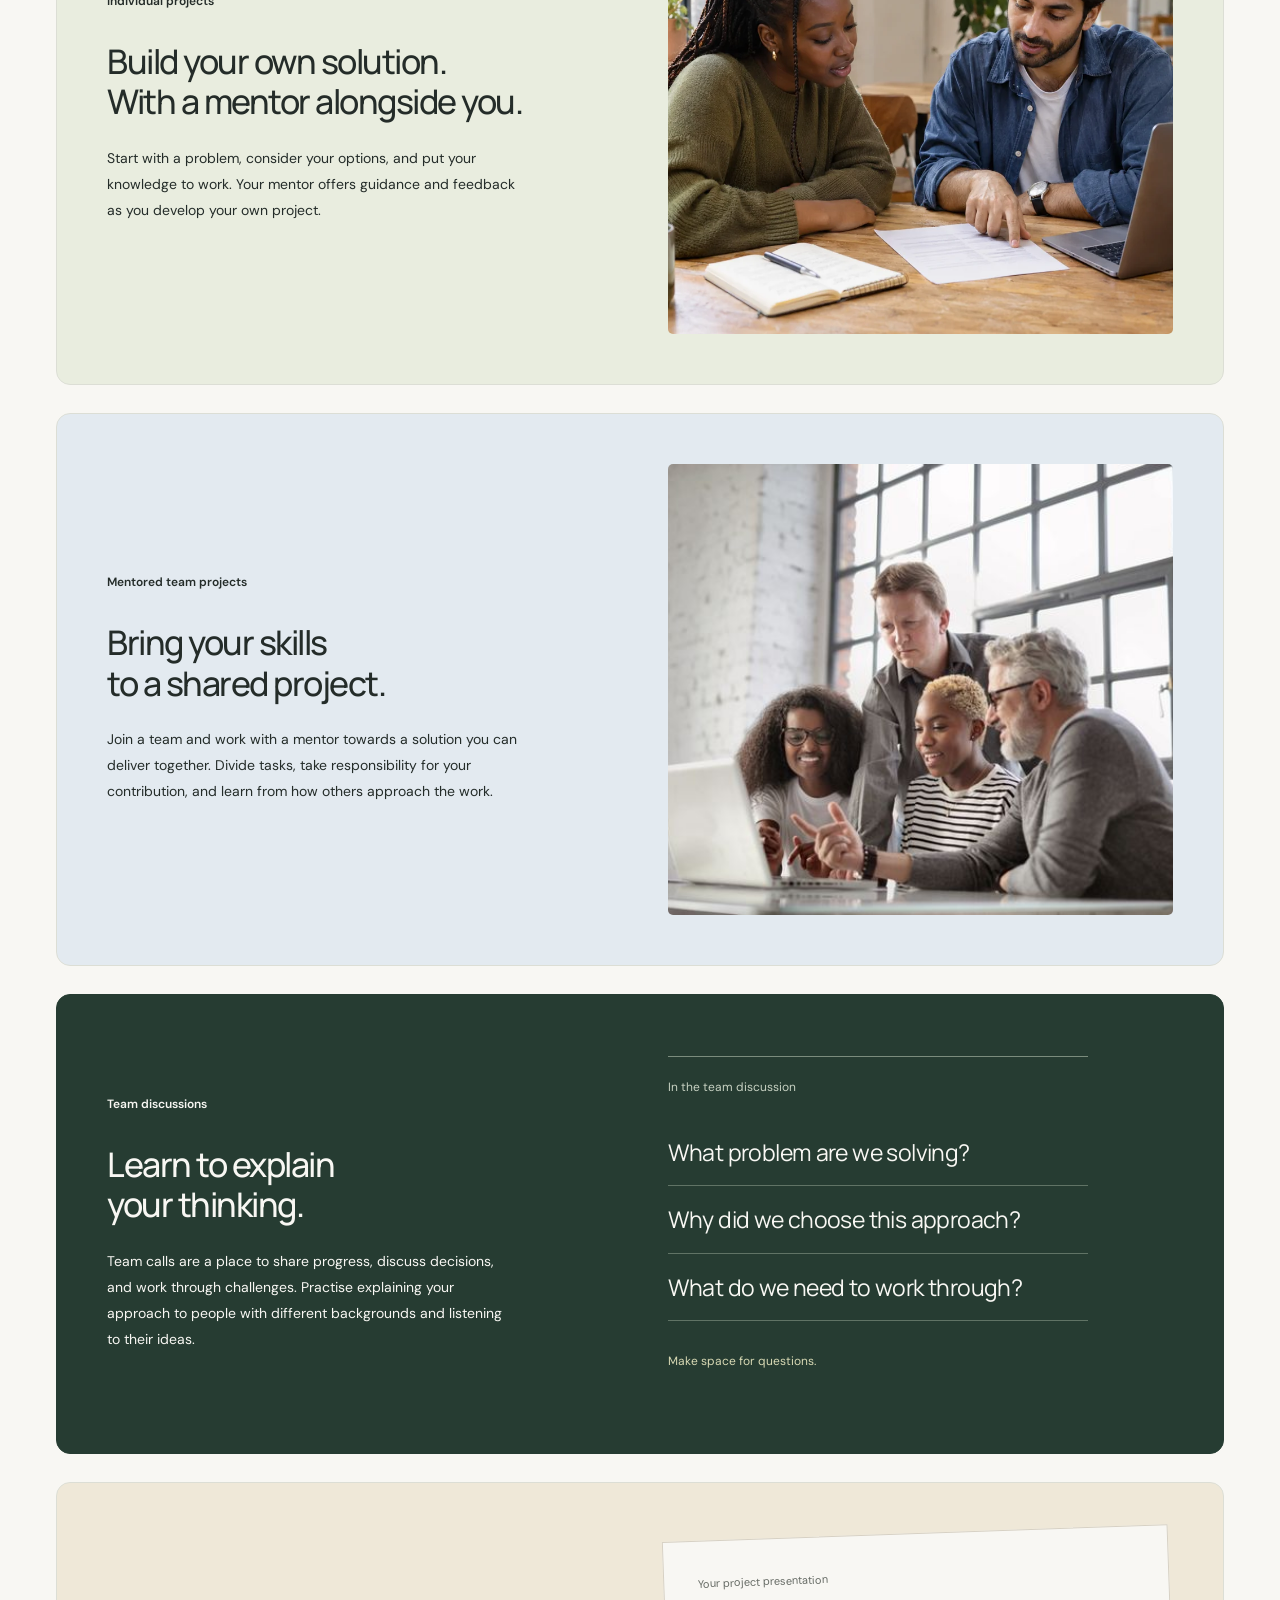
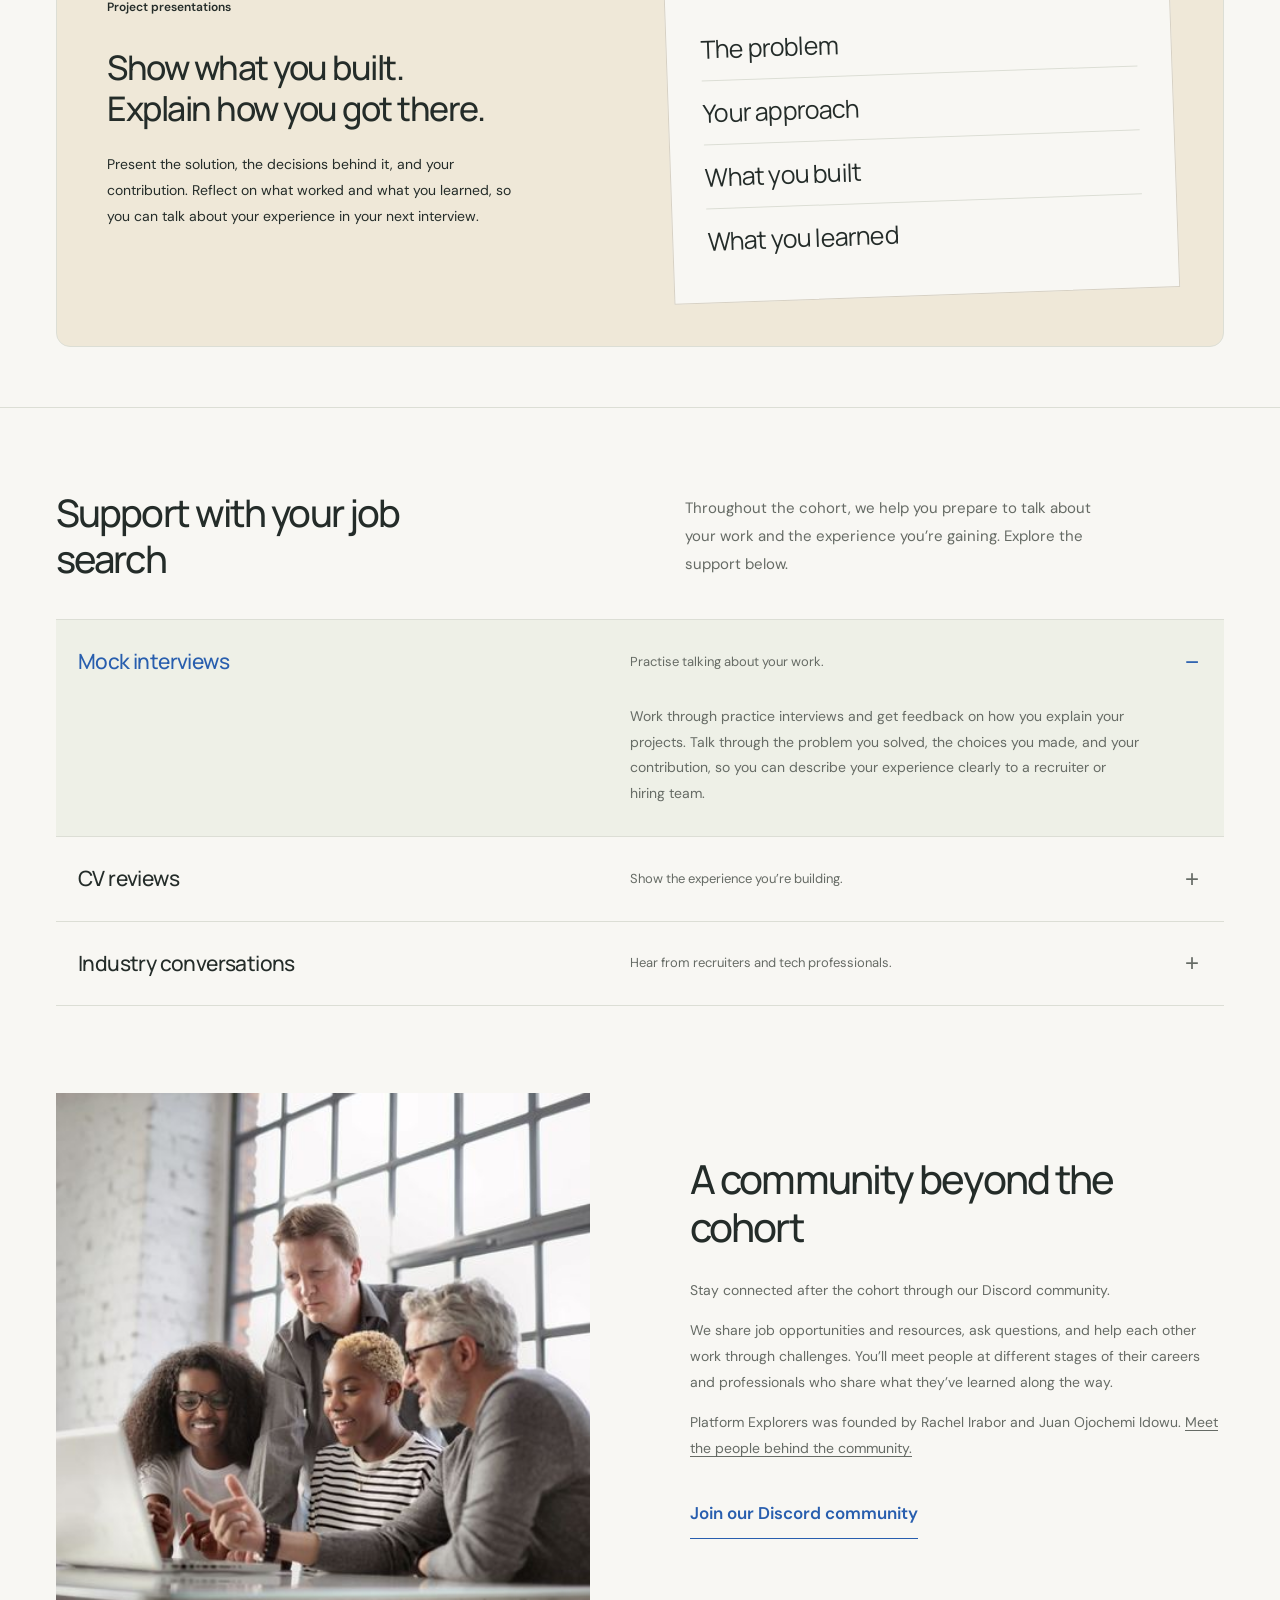
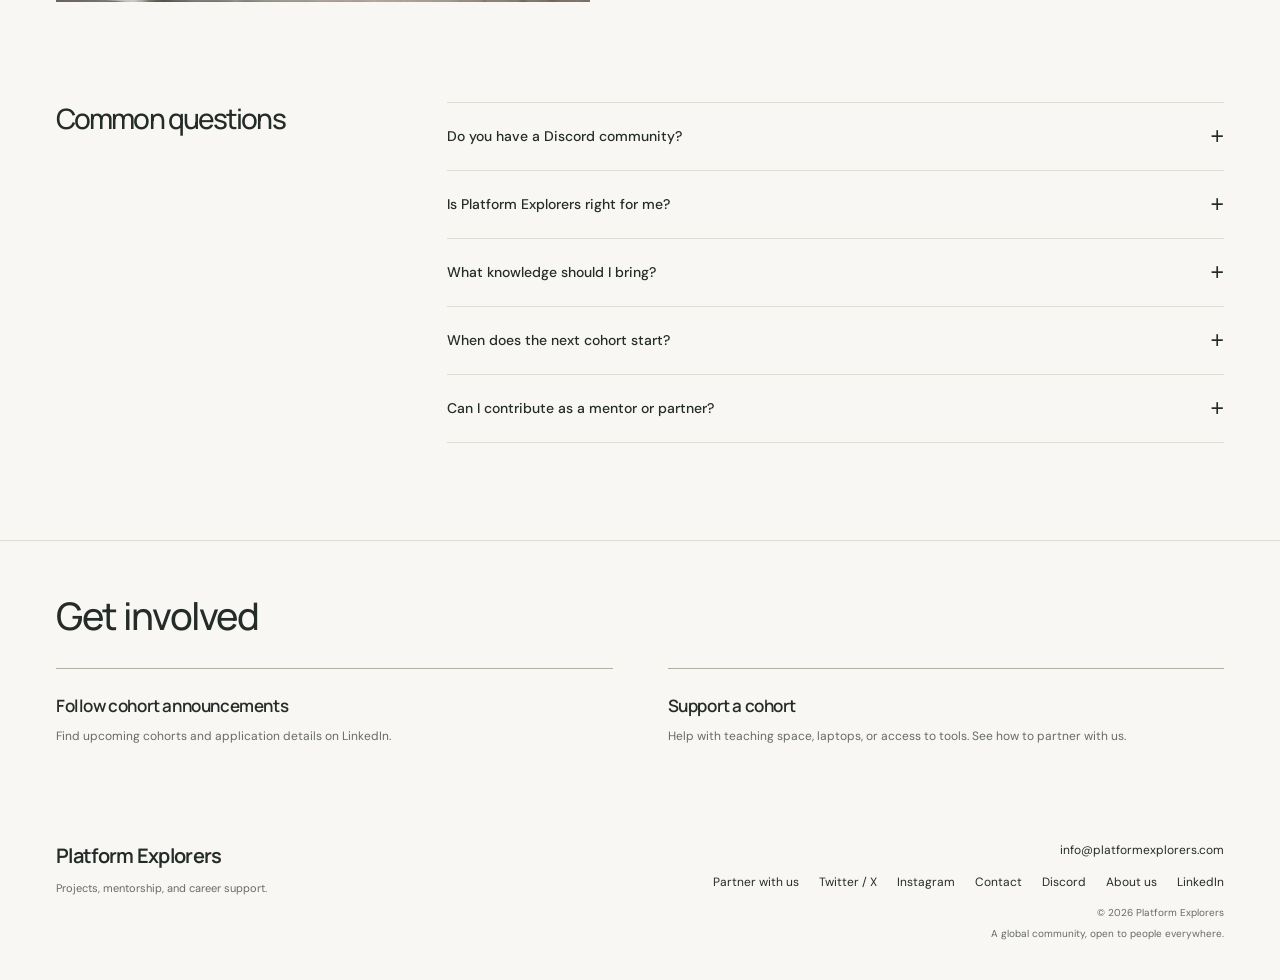
==== commit 1fbd34f1: "Update homepage headline and navigation; add Adewale Oderinde as Community Manager" ====
--- a/index.html
+++ b/index.html
@@ -22,11 +22,11 @@
   <header class="header">
     <a class="brand" href="#" aria-label="Platform Explorers home"><span class="logo-crop"><img src="assets/logo.jpg" alt=""></span><span>PLATFORM<span class="brand-small">EXPLORERS</span></span></a>
     <button class="menu-toggle" aria-expanded="false" aria-controls="navigation">Menu <span>＋</span></button>
-    <nav id="navigation" aria-label="Main navigation"><a href="about.html">About us</a><a href="partners.html">Partner with us</a><a href="contact.html">Contact</a><a class="nav-cta" href="#get-involved">Get involved </a></nav>
+    <nav id="navigation" aria-label="Main navigation"><a href="index.html" aria-current="page">Home</a><a href="about.html">About us</a><a href="partners.html">Partner with us</a><a href="contact.html">Contact</a><a class="nav-cta" href="#get-involved">Get involved </a></nav>
   </header>
   <main id="main">
     <section class="hero wrap">
-      <div class="hero-copy"><p class="eyebrow">Practical experience for your career in tech</p><h1>You have the skills.<br>Let’s build<br><span>the experience.</span></h1><p class="hero-intro">Starting out, changing paths, or wondering what comes next? Turn what you know into practical experience through individual projects, mentored teamwork, and support for your next career step.</p><div class="hero-actions"><a class="button primary" href="https://discord.gg/9USF3U8Ch" target="_blank" rel="noopener noreferrer">Join the community</a><a class="text-link" href="#cohort">How it works</a></div></div>
+      <div class="hero-copy"><p class="eyebrow">Practical experience for your career in tech</p><h1>From Basics<br>to Breakthrough:<span class="hero-headline-detail">Building Confidence,<br>Experience and Careers</span></h1><p class="hero-intro">Starting out, changing paths, or wondering what comes next? Turn what you know into practical experience through individual projects, mentored teamwork, and support for your next career step.</p><div class="hero-actions"><a class="button primary" href="https://discord.gg/9USF3U8Ch" target="_blank" rel="noopener noreferrer">Join the community</a><a class="text-link" href="#cohort">How it works</a></div></div>
       <div class="hero-art" aria-label="An illustrated path from foundational skills to practical experience">
         <div class="art-top"><span>THE NEXT CHAPTER</span><span>PE / 01</span></div>
         <svg class="path-art" viewBox="0 0 500 460" fill="none" role="img" aria-label="Colorful building blocks forming an upward path"><path d="M46 382H450M46 302H450M46 222H450M46 142H450M90 85V418M170 85V418M250 85V418M330 85V418M410 85V418" stroke="#d5d8d3" stroke-width="1"/><path d="M90 302L170 256L250 302L170 348Z" fill="#68cbd6"/><path d="M90 302V357L170 403V348Z" fill="#3d89dd"/><path d="M170 348L250 302V357L170 403Z" fill="#2265bd"/><path d="M170 222L250 176L330 222L250 268Z" fill="#ffc84c"/><path d="M170 222V302L250 348V268Z" fill="#f2a920"/><path d="M250 268L330 222V302L250 348Z" fill="#eb792a"/><path d="M250 142L330 96L410 142L330 188Z" fill="#fa8f6d"/><path d="M250 142V222L330 268V188Z" fill="#ed643e"/><path d="M330 188L410 142V222L330 268Z" fill="#b42064"/><path d="M80 244V164H160M79 164L199 234" stroke="#28352c" stroke-width="1.5"/><path d="M330 71V31M310 51H350" stroke="#28352c" stroke-width="1.5"/><circle cx="410" cy="308" r="25" stroke="#28352c" stroke-width="1.5"/><path d="M400 308H420M413 301L420 308L413 315" stroke="#28352c" stroke-width="1.5"/></svg>
--- a/home.css
+++ b/home.css
@@ -102,3 +102,9 @@
 /* Keep the community introduction open, without a decorative callout rule. */
 .intro-section .note{border:0;padding:0;margin-top:24px;max-width:680px;font-size:14px;line-height:1.85}
 .intro-section .note span{font-size:15px;font-weight:600;margin-bottom:6px}
+
+.hero h1 .hero-headline-detail{display:block;margin-top:20px;font-size:clamp(28px,2.8vw,41px);line-height:1.25;letter-spacing:-1.4px;font-weight:500}
+@media(max-width:760px){.hero h1{font-size:clamp(39px,8.4vw,60px)}.hero h1 .hero-headline-detail{font-size:clamp(25px,5.8vw,34px);margin-top:18px;letter-spacing:-1px}}
+
+.hero-copy>.eyebrow{font-size:17px;line-height:1.6;color:var(--ink)}
+@media(max-width:760px){.hero-copy>.eyebrow{font-size:15px}}
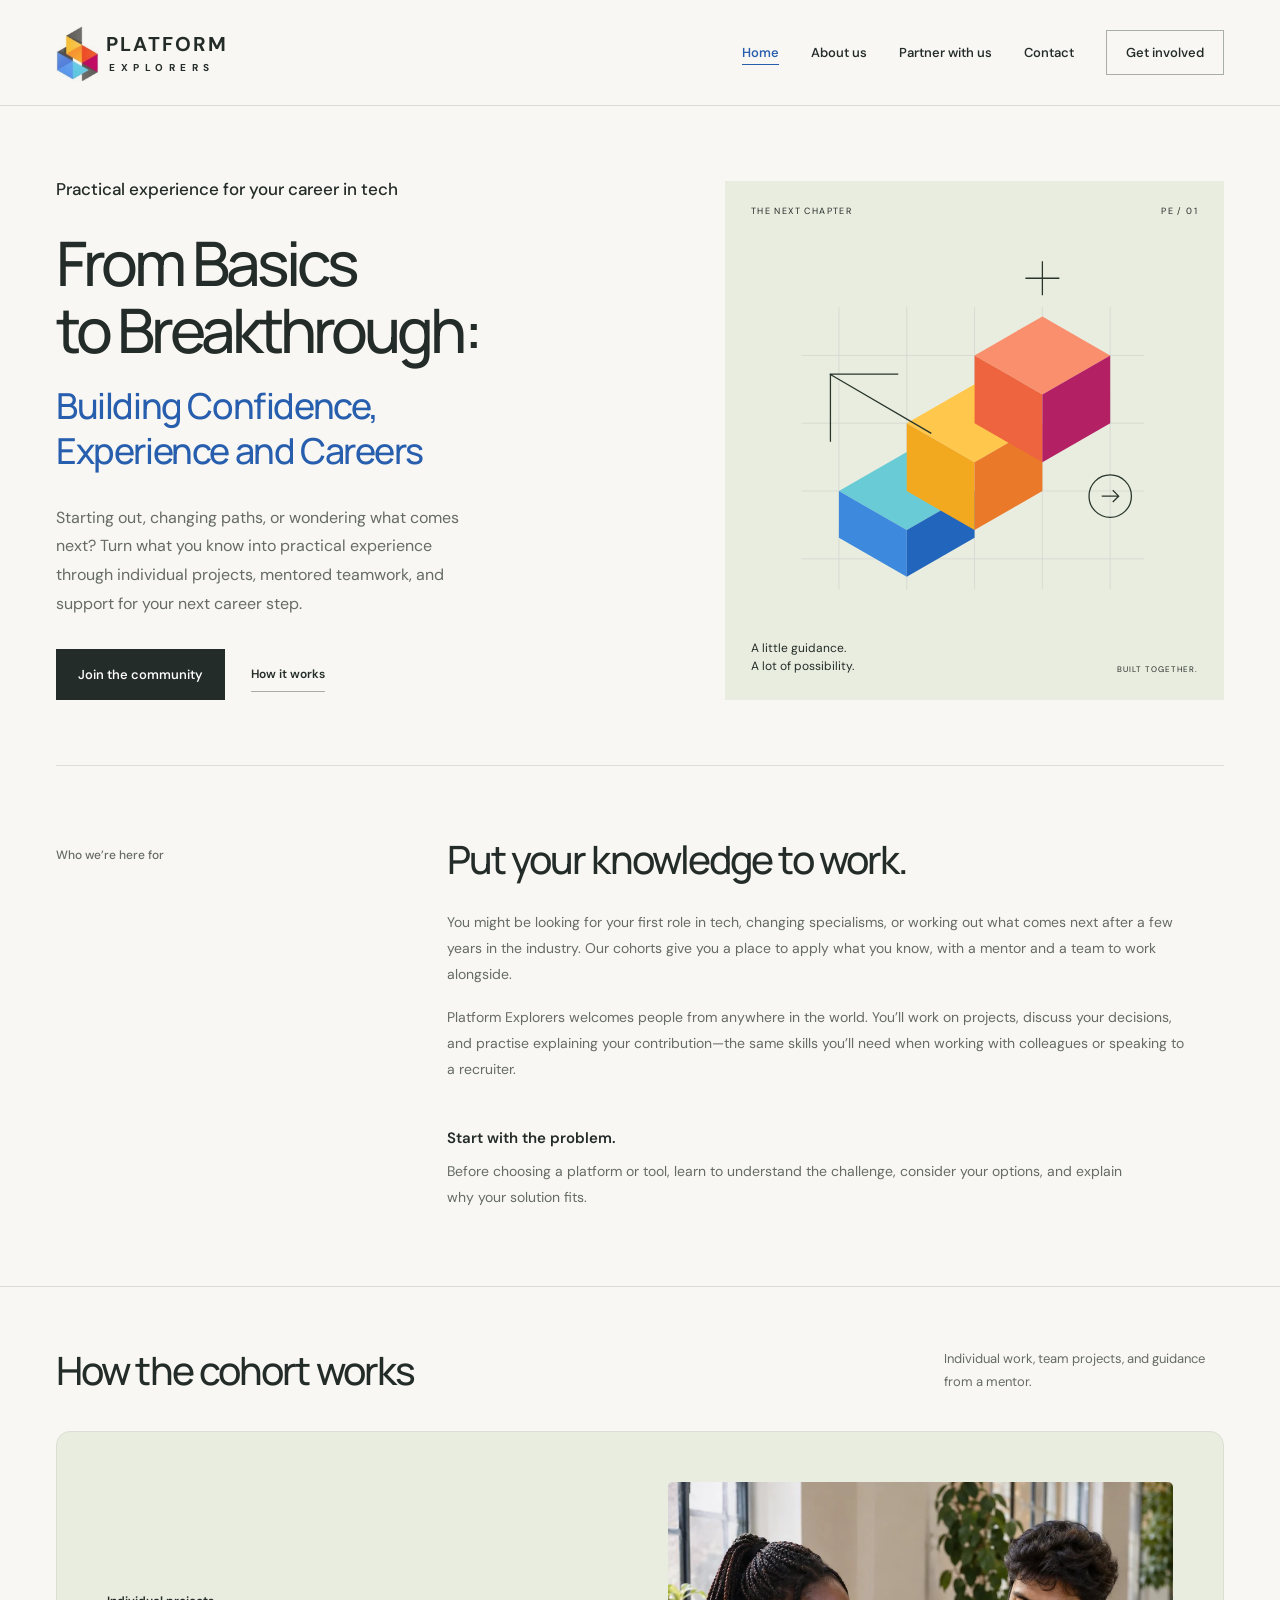
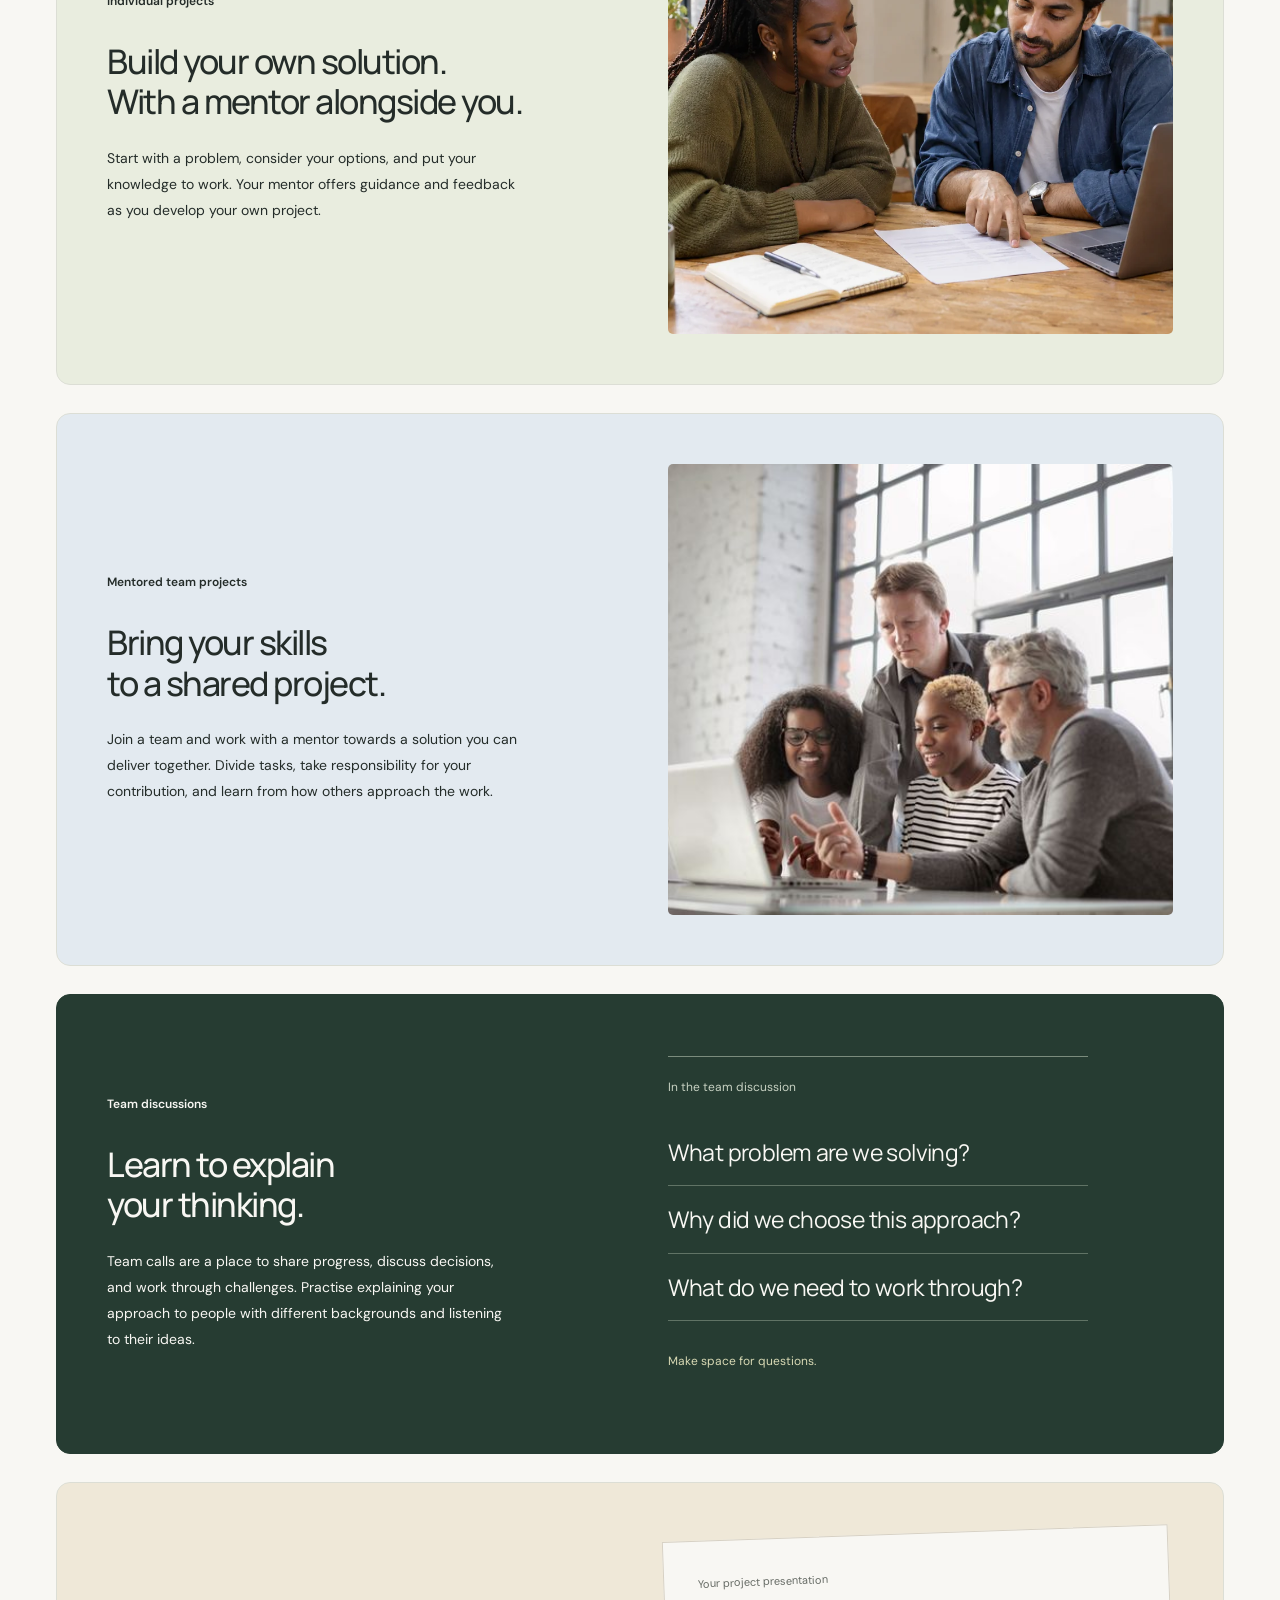
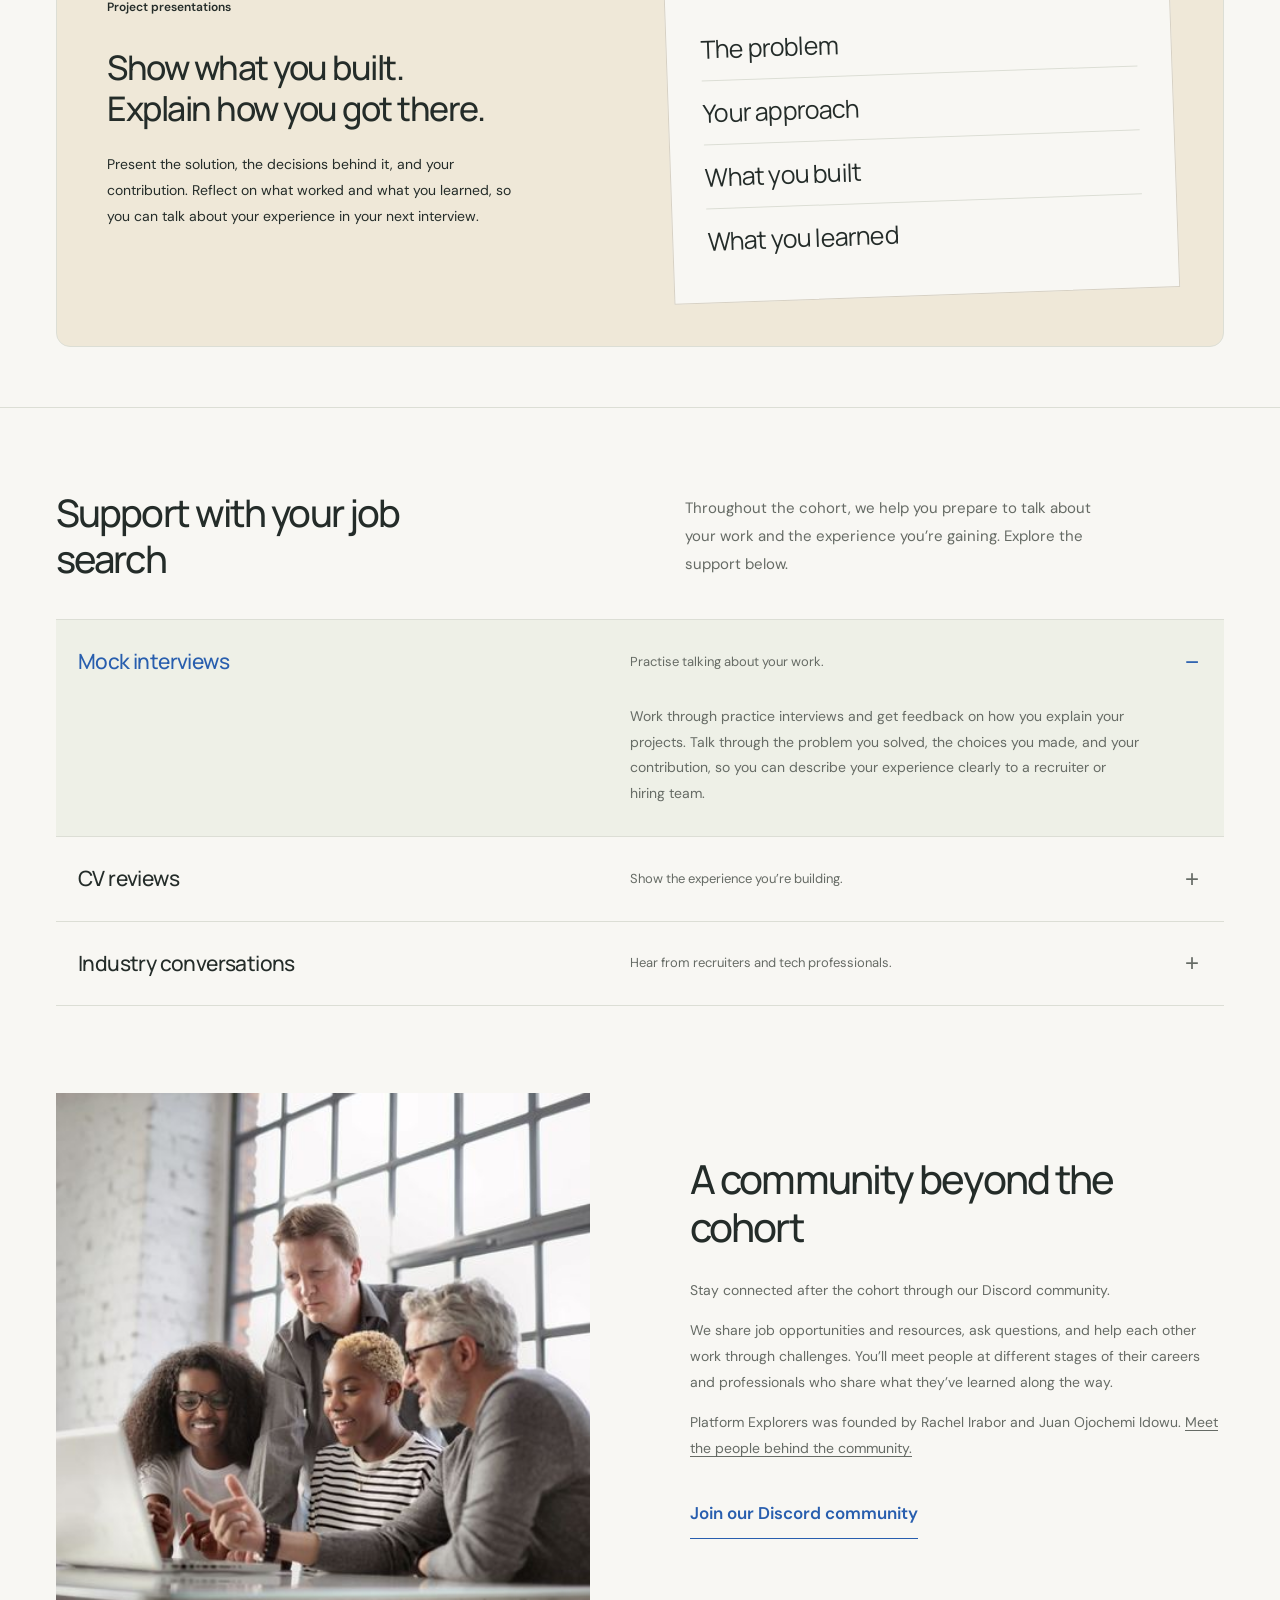
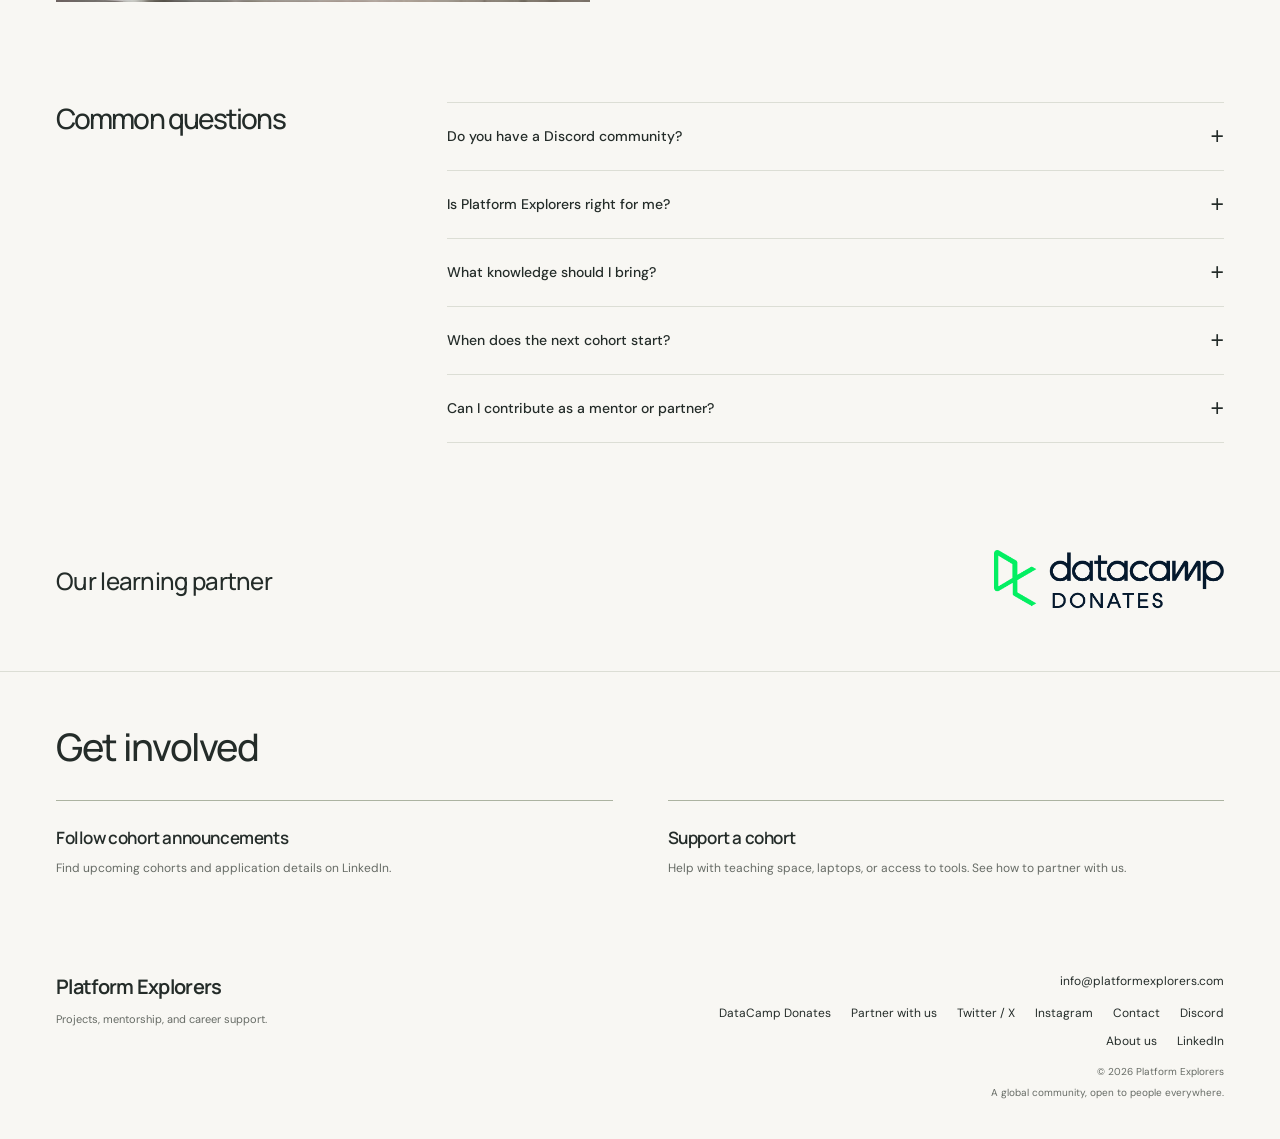
==== commit 4ebea741: "Add DataCamp Donates partnership page and homepage acknowledgement; fix portrait framing" ====
--- a/index.html
+++ b/index.html
@@ -76,8 +76,9 @@
     </section>
 <section class="community-section wrap" id="community"><figure class="community-photo"><img src="assets/community-collaboration-1200.jpg" srcset="assets/community-collaboration-640.jpg 640w, assets/community-collaboration-1200.jpg 1200w" sizes="(max-width: 760px) calc(100vw - 40px), 43vw" width="1200" height="800" alt="Four colleagues collaborating around a laptop at a table in a bright shared workspace" loading="lazy" decoding="async"></figure><div class="community-copy"><h2>A community beyond the cohort</h2><p>Stay connected after the cohort through our Discord community.</p><p>We share job opportunities and resources, ask questions, and help each other work through challenges. You’ll meet people at different stages of their careers and professionals who share what they’ve learned along the way.</p><p>Platform Explorers was founded by Rachel Irabor and Juan Ojochemi Idowu. <a class="inline-link" href="about.html">Meet the people behind the community.</a></p><a class="text-link" href="https://discord.gg/9USF3U8Ch" target="_blank" rel="noopener noreferrer">Join our Discord community </a></div></section>
     <section class="faq-section wrap"><h2>Common questions</h2><div class="faq-list"><details><summary>Do you have a Discord community?<span class="expand-icon">+</span></summary><p>Yes. Our Discord community is a place to connect with fellow explorers, find shared opportunities and resources, ask questions, and share what you’re learning. <a href="https://discord.gg/9USF3U8Ch" target="_blank" rel="noopener noreferrer">Join our Discord community</a> to get involved.</p></details><details><summary>Is Platform Explorers right for me?<span class="expand-icon">+</span></summary><p>We welcome people starting their careers, changing paths, or already working in tech and looking for direction. If you have foundational knowledge and want to build practical experience, collaborate with others, and communicate your work more confidently, this community could be for you.</p></details><details><summary>What knowledge should I bring?<span class="expand-icon">+</span></summary><p>You should have foundational knowledge in the area you want to explore. The cohort helps you apply that knowledge through individual and team projects. Both people building their first project experience and those developing an existing career can benefit.</p></details><details><summary>When does the next cohort start?<span class="expand-icon">+</span></summary><p>Follow our <a href="https://www.linkedin.com/company/platform-explorers/" target="_blank" rel="noopener noreferrer">LinkedIn page</a> for announcements about the next cohort, available tracks, and how to apply. We share confirmed details there.</p></details><details><summary>Can I contribute as a mentor or partner?<span class="expand-icon">+</span></summary><p>We welcome conversations with industry professionals and organizations interested in supporting early-career talent. Email <a href="mailto:info@platformexplorers.com">info@platformexplorers.com</a> to introduce yourself and how you’d like to contribute.</p></details></div></section>
+    <section class="home-partner wrap" aria-labelledby="home-partner-heading"><h2 id="home-partner-heading">Our learning partner</h2><a href="datacamp.html" aria-label="Explore our DataCamp Donates partnership"><img src="assets/datacamp-donates.png" alt="DataCamp Donates" width="1630" height="450" loading="lazy"></a></section>
     <section class="get-involved" id="get-involved"><div class="wrap"><div class="cta-heading"><h2>Get involved</h2></div><div class="join-options"><a href="https://www.linkedin.com/company/platform-explorers/" target="_blank" rel="noopener noreferrer"><div><h3>Follow cohort announcements</h3><p>Find upcoming cohorts and application details on LinkedIn.</p></div></a><a href="partners.html"><div><h3>Support a cohort</h3><p>Help with teaching space, laptops, or access to tools. See how to partner with us.</p></div></a></div></div></section>
   </main>
-  <footer class="wrap"><div><a class="footer-name" href="#">Platform Explorers</a><p>Projects, mentorship, and career support.</p></div><div class="footer-right"><a href="mailto:info@platformexplorers.com">info@platformexplorers.com</a><div class="footer-links"><a href="partners.html">Partner with us</a><a href="https://x.com/platexplorers" target="_blank" rel="noopener noreferrer">Twitter / X</a><a href="https://www.instagram.com/platform_explorers/" target="_blank" rel="noopener noreferrer">Instagram</a><a href="contact.html">Contact</a><a href="https://discord.gg/9USF3U8Ch" target="_blank" rel="noopener noreferrer">Discord</a><a href="about.html">About us</a><a href="https://www.linkedin.com/company/platform-explorers/" target="_blank" rel="noopener noreferrer">LinkedIn</a></div><span>© <span id="year">2026</span> Platform Explorers</span><span>A global community, open to people everywhere.</span></div></footer>
+  <footer class="wrap"><div><a class="footer-name" href="#">Platform Explorers</a><p>Projects, mentorship, and career support.</p></div><div class="footer-right"><a href="mailto:info@platformexplorers.com">info@platformexplorers.com</a><div class="footer-links"><a href="datacamp.html">DataCamp Donates</a><a href="partners.html">Partner with us</a><a href="https://x.com/platexplorers" target="_blank" rel="noopener noreferrer">Twitter / X</a><a href="https://www.instagram.com/platform_explorers/" target="_blank" rel="noopener noreferrer">Instagram</a><a href="contact.html">Contact</a><a href="https://discord.gg/9USF3U8Ch" target="_blank" rel="noopener noreferrer">Discord</a><a href="about.html">About us</a><a href="https://www.linkedin.com/company/platform-explorers/" target="_blank" rel="noopener noreferrer">LinkedIn</a></div><span>© <span id="year">2026</span> Platform Explorers</span><span>A global community, open to people everywhere.</span></div></footer>
 </body>
 </html>
--- a/home.css
+++ b/home.css
@@ -108,3 +108,10 @@
 
 .hero-copy>.eyebrow{font-size:17px;line-height:1.6;color:var(--ink)}
 @media(max-width:760px){.hero-copy>.eyebrow{font-size:15px}}
+
+.home-partner{display:flex;align-items:center;justify-content:space-between;gap:40px;padding-top:10px;padding-bottom:58px}
+.home-partner h2{font-size:24px;font-weight:500;letter-spacing:-.7px;line-height:1.4;margin:0}
+.home-partner>a{display:block;width:230px;max-width:100%}
+.home-partner img{display:block;width:100%;height:auto}
+.home-partner>a:hover{opacity:.8}
+@media(max-width:760px){.home-partner{align-items:flex-start;flex-direction:column;gap:23px;padding-top:0;padding-bottom:42px}.home-partner h2{font-size:22px}.home-partner>a{width:210px}}
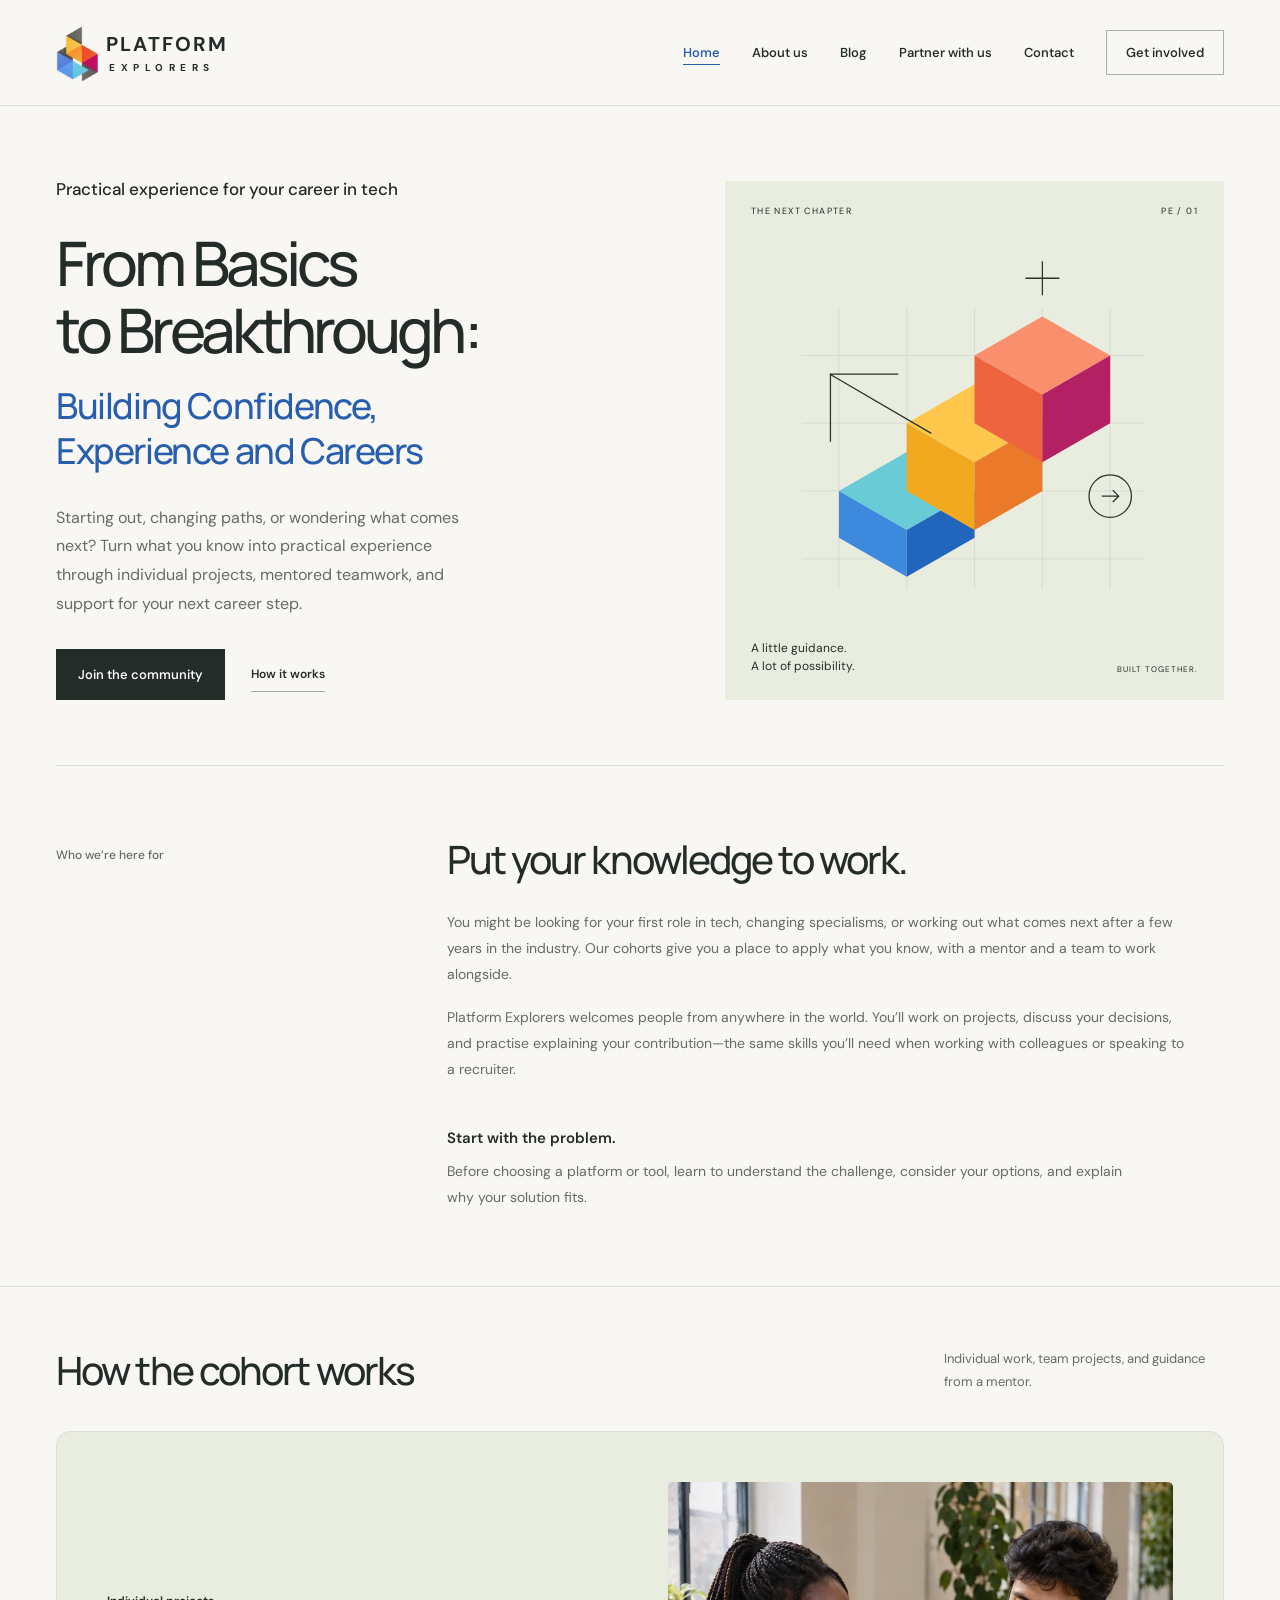
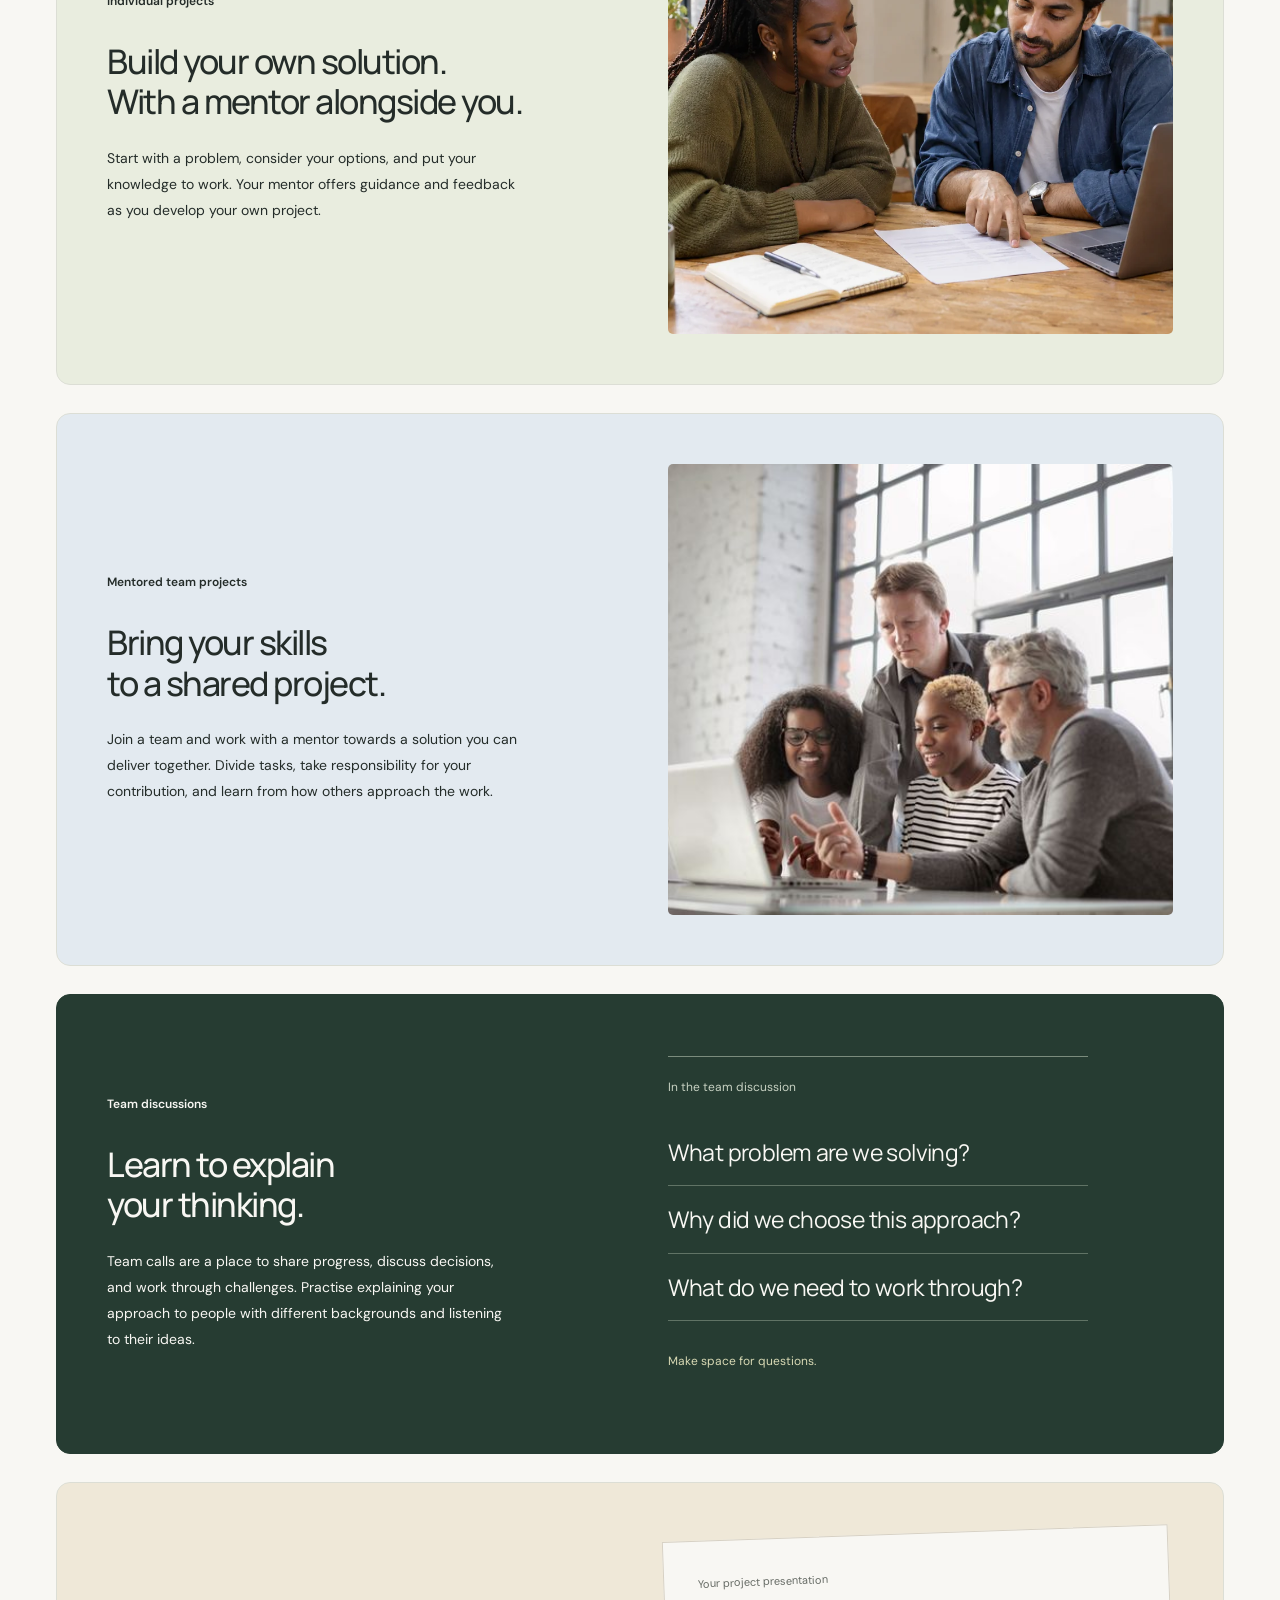
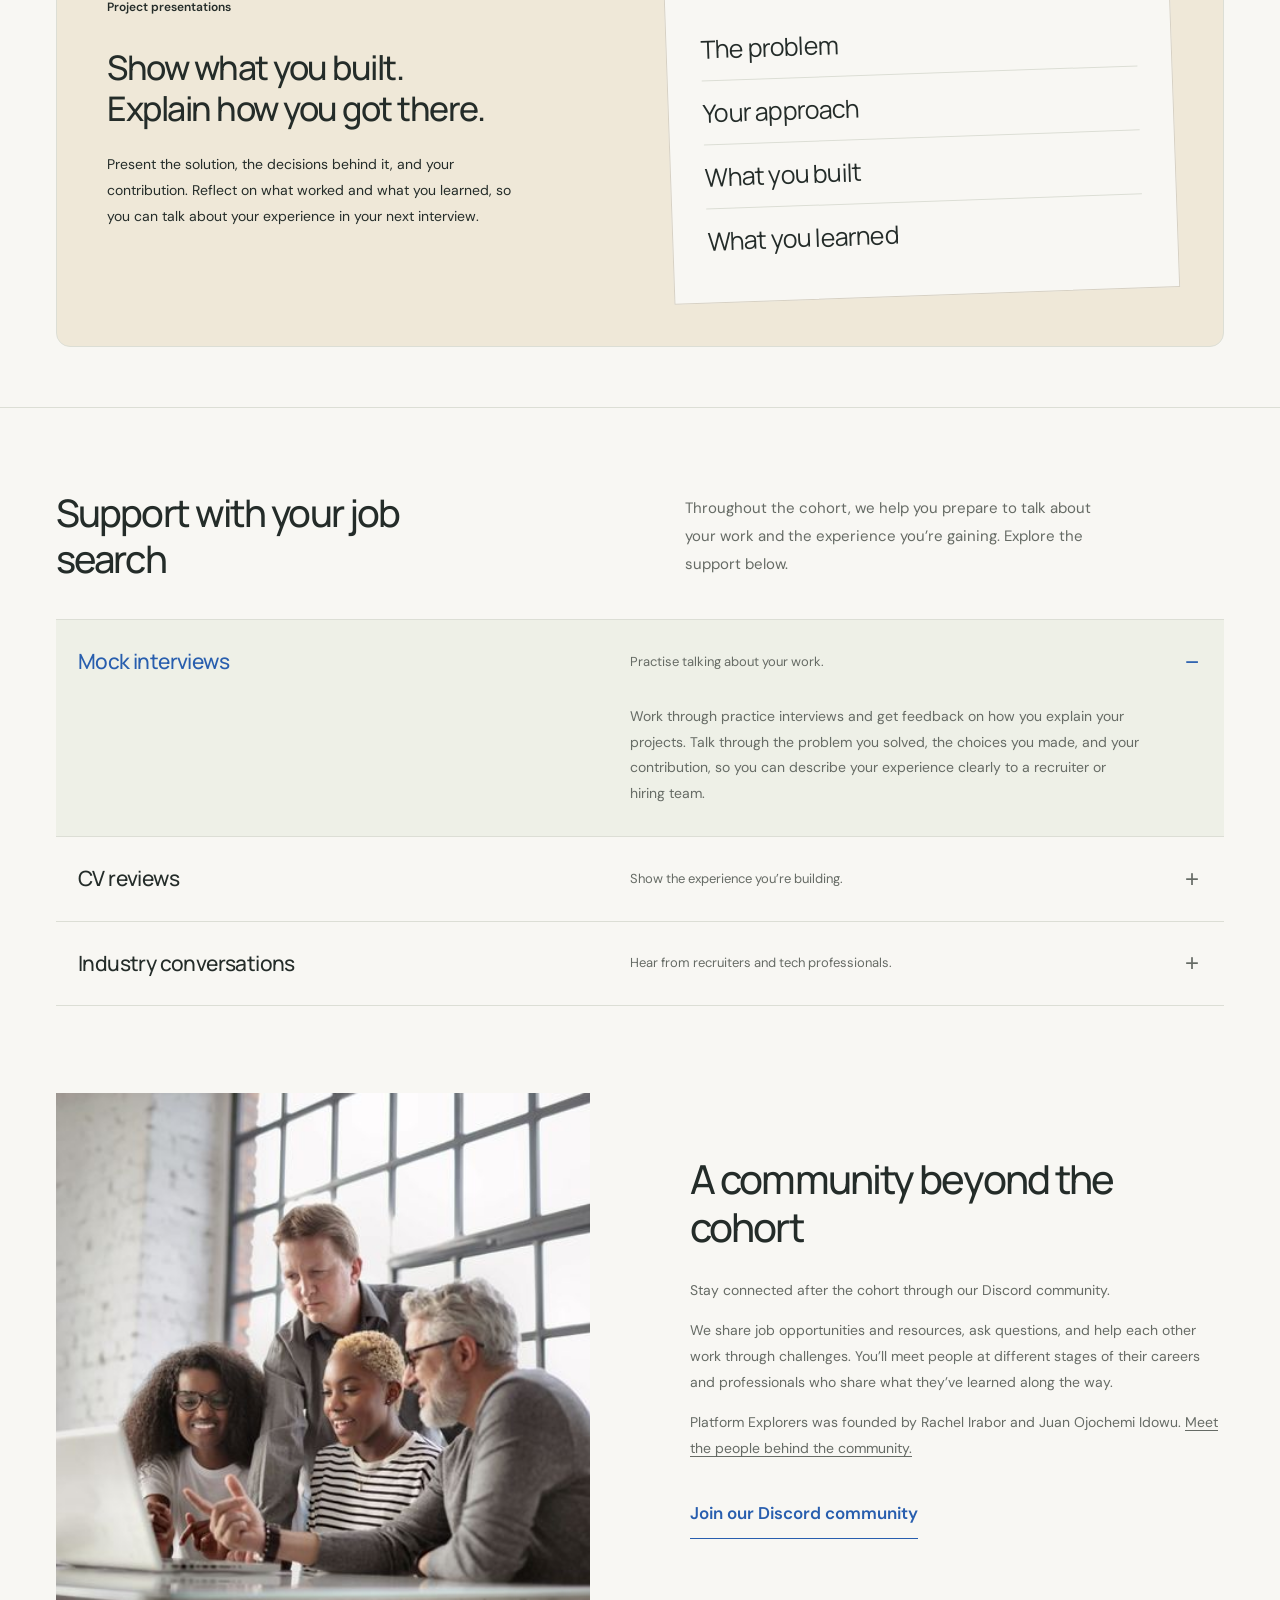
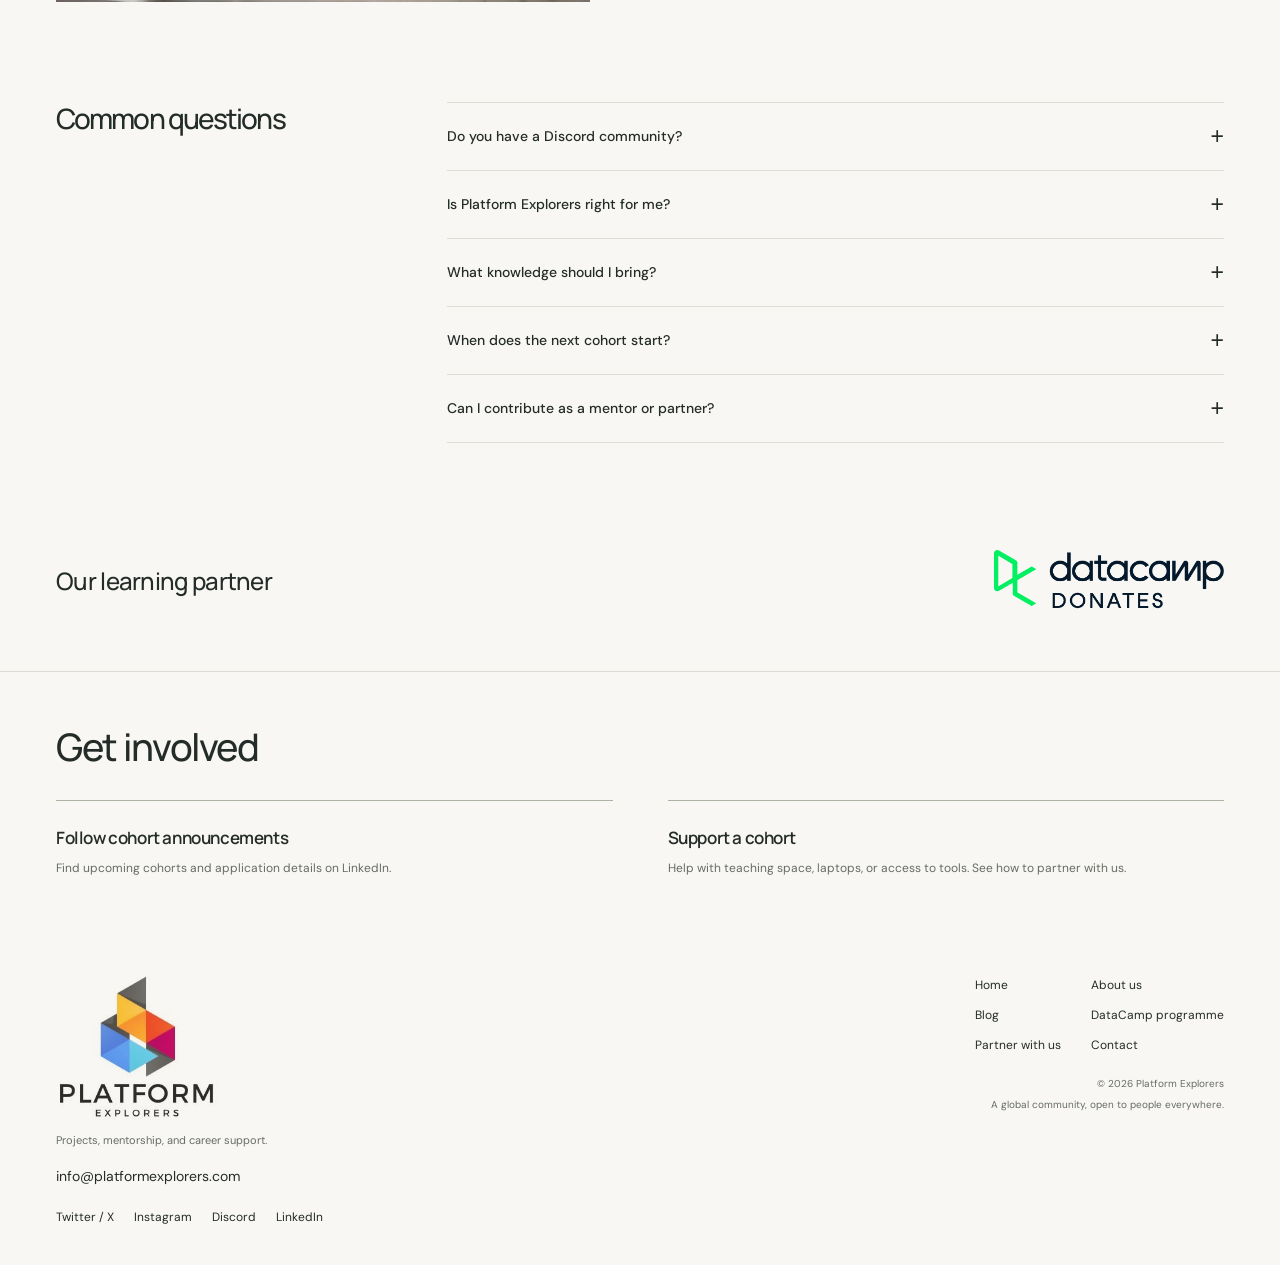
==== commit 4060ceb1: "Add community blog, reviewed contribution guide and automatic Pages publishing" ====
--- a/index.html
+++ b/index.html
@@ -22,7 +22,7 @@
   <header class="header">
     <a class="brand" href="#" aria-label="Platform Explorers home"><span class="logo-crop"><img src="assets/logo.jpg" alt=""></span><span>PLATFORM<span class="brand-small">EXPLORERS</span></span></a>
     <button class="menu-toggle" aria-expanded="false" aria-controls="navigation">Menu <span>＋</span></button>
-    <nav id="navigation" aria-label="Main navigation"><a href="index.html" aria-current="page">Home</a><a href="about.html">About us</a><a href="partners.html">Partner with us</a><a href="contact.html">Contact</a><a class="nav-cta" href="#get-involved">Get involved </a></nav>
+    <nav id="navigation" aria-label="Main navigation"><a href="index.html" aria-current="page">Home</a><a href="about.html">About us</a><a href="blog.html">Blog</a><a href="partners.html">Partner with us</a><a href="contact.html">Contact</a><a class="nav-cta" href="#get-involved">Get involved </a></nav>
   </header>
   <main id="main">
     <section class="hero wrap">
@@ -76,9 +76,9 @@
     </section>
 <section class="community-section wrap" id="community"><figure class="community-photo"><img src="assets/community-collaboration-1200.jpg" srcset="assets/community-collaboration-640.jpg 640w, assets/community-collaboration-1200.jpg 1200w" sizes="(max-width: 760px) calc(100vw - 40px), 43vw" width="1200" height="800" alt="Four colleagues collaborating around a laptop at a table in a bright shared workspace" loading="lazy" decoding="async"></figure><div class="community-copy"><h2>A community beyond the cohort</h2><p>Stay connected after the cohort through our Discord community.</p><p>We share job opportunities and resources, ask questions, and help each other work through challenges. You’ll meet people at different stages of their careers and professionals who share what they’ve learned along the way.</p><p>Platform Explorers was founded by Rachel Irabor and Juan Ojochemi Idowu. <a class="inline-link" href="about.html">Meet the people behind the community.</a></p><a class="text-link" href="https://discord.gg/9USF3U8Ch" target="_blank" rel="noopener noreferrer">Join our Discord community </a></div></section>
     <section class="faq-section wrap"><h2>Common questions</h2><div class="faq-list"><details><summary>Do you have a Discord community?<span class="expand-icon">+</span></summary><p>Yes. Our Discord community is a place to connect with fellow explorers, find shared opportunities and resources, ask questions, and share what you’re learning. <a href="https://discord.gg/9USF3U8Ch" target="_blank" rel="noopener noreferrer">Join our Discord community</a> to get involved.</p></details><details><summary>Is Platform Explorers right for me?<span class="expand-icon">+</span></summary><p>We welcome people starting their careers, changing paths, or already working in tech and looking for direction. If you have foundational knowledge and want to build practical experience, collaborate with others, and communicate your work more confidently, this community could be for you.</p></details><details><summary>What knowledge should I bring?<span class="expand-icon">+</span></summary><p>You should have foundational knowledge in the area you want to explore. The cohort helps you apply that knowledge through individual and team projects. Both people building their first project experience and those developing an existing career can benefit.</p></details><details><summary>When does the next cohort start?<span class="expand-icon">+</span></summary><p>Follow our <a href="https://www.linkedin.com/company/platform-explorers/" target="_blank" rel="noopener noreferrer">LinkedIn page</a> for announcements about the next cohort, available tracks, and how to apply. We share confirmed details there.</p></details><details><summary>Can I contribute as a mentor or partner?<span class="expand-icon">+</span></summary><p>We welcome conversations with industry professionals and organizations interested in supporting early-career talent. Email <a href="mailto:info@platformexplorers.com">info@platformexplorers.com</a> to introduce yourself and how you’d like to contribute.</p></details></div></section>
-    <section class="home-partner wrap" aria-labelledby="home-partner-heading"><h2 id="home-partner-heading">Our learning partner</h2><a href="datacamp.html" aria-label="Explore our DataCamp Donates partnership"><img src="assets/datacamp-donates.png" alt="DataCamp Donates" width="1630" height="450" loading="lazy"></a></section>
+    <section class="home-partner wrap" aria-labelledby="home-partner-heading"><h2 id="home-partner-heading">Our learning partner</h2><a href="scholarship/" aria-label="Explore the DataCamp learning programme and registration"><img src="assets/datacamp-donates.png" alt="DataCamp Donates" width="1630" height="450" loading="lazy"></a></section>
     <section class="get-involved" id="get-involved"><div class="wrap"><div class="cta-heading"><h2>Get involved</h2></div><div class="join-options"><a href="https://www.linkedin.com/company/platform-explorers/" target="_blank" rel="noopener noreferrer"><div><h3>Follow cohort announcements</h3><p>Find upcoming cohorts and application details on LinkedIn.</p></div></a><a href="partners.html"><div><h3>Support a cohort</h3><p>Help with teaching space, laptops, or access to tools. See how to partner with us.</p></div></a></div></div></section>
   </main>
-  <footer class="wrap"><div><a class="footer-name" href="#">Platform Explorers</a><p>Projects, mentorship, and career support.</p></div><div class="footer-right"><a href="mailto:info@platformexplorers.com">info@platformexplorers.com</a><div class="footer-links"><a href="datacamp.html">DataCamp Donates</a><a href="partners.html">Partner with us</a><a href="https://x.com/platexplorers" target="_blank" rel="noopener noreferrer">Twitter / X</a><a href="https://www.instagram.com/platform_explorers/" target="_blank" rel="noopener noreferrer">Instagram</a><a href="contact.html">Contact</a><a href="https://discord.gg/9USF3U8Ch" target="_blank" rel="noopener noreferrer">Discord</a><a href="about.html">About us</a><a href="https://www.linkedin.com/company/platform-explorers/" target="_blank" rel="noopener noreferrer">LinkedIn</a></div><span>© <span id="year">2026</span> Platform Explorers</span><span>A global community, open to people everywhere.</span></div></footer>
+  <footer class="wrap"><div class="footer-left"><a class="footer-logo" href="index.html" aria-label="Platform Explorers home"><img src="assets/logo.jpg" alt="Platform Explorers" width="500" height="500"></a><p>Projects, mentorship, and career support.</p><a class="footer-email" href="mailto:info@platformexplorers.com">info@platformexplorers.com</a><nav class="footer-socials" aria-label="Social media"><a href="https://x.com/platexplorers" target="_blank" rel="noopener noreferrer">Twitter / X</a><a href="https://www.instagram.com/platform_explorers/" target="_blank" rel="noopener noreferrer">Instagram</a><a href="https://discord.gg/9USF3U8Ch" target="_blank" rel="noopener noreferrer">Discord</a><a href="https://www.linkedin.com/company/platform-explorers/" target="_blank" rel="noopener noreferrer">LinkedIn</a></nav></div><div class="footer-right"><nav class="footer-links" aria-label="Footer navigation"><a href="index.html" aria-current="page">Home</a><a href="about.html">About us</a><a href="blog.html">Blog</a><a href="scholarship/">DataCamp programme</a><a href="partners.html">Partner with us</a><a href="contact.html">Contact</a></nav><span>© <span id="year">2026</span> Platform Explorers</span><span>A global community, open to people everywhere.</span></div></footer>
 </body>
 </html>
--- a/styles.css
+++ b/styles.css
@@ -1,15 +1,31 @@
-@import url('https://fonts.googleapis.com/css2?family=DM+Sans:wght@400;450;500;550;600;650;700&family=Manrope:wght@400;500;600;650;700;750;800&display=swap');
-:root{--paper:#f8f7f3;--ink:#242c29;--muted:#666b65;--blue:#285eae;--line:#dcded5;--green:#e9eddf;--yellow:#fbc656}*{box-sizing:border-box}html{scroll-behavior:smooth;scroll-padding-top:105px}body{margin:0;background:var(--paper);color:var(--ink);font-family:'DM Sans',Arial,sans-serif;font-size:16px;-webkit-font-smoothing:antialiased}a{color:inherit;text-decoration:none}button{font:inherit}a,button,summary{-webkit-tap-highlight-color:transparent}a:focus-visible,button:focus-visible,summary:focus-visible{outline:3px solid var(--blue);outline-offset:6px}.wrap{width:min(1280px,calc(100% - 112px));margin:auto}.header{height:106px;padding:0 56px;display:flex;justify-content:space-between;align-items:center;border-bottom:1px solid var(--line);background:var(--paper);position:relative;z-index:20}.brand{display:flex;align-items:center;gap:7px;font-size:20px;letter-spacing:2px;line-height:1.1;font-weight:700}.brand-small{display:block;font-size:10px;letter-spacing:5.5px;margin:7px 0 0 3px}.logo-crop{width:43px;height:66px;overflow:hidden;position:relative;mix-blend-mode:multiply}.logo-crop img{position:absolute;width:164px;height:164px;max-width:none;left:-61px;top:-43px}.header nav{display:flex;align-items:center;gap:32px;font-size:13px;font-weight:550}.header nav a:hover{color:var(--blue)}.nav-cta{border:1px solid #a9afa4;padding:13px 19px;display:flex;gap:34px;align-items:center}.nav-cta span{font-size:20px}.menu-toggle{display:none}.hero{padding-top:70px;display:grid;grid-template-columns:1.25fr 1fr;column-gap:45px}.eyebrow{font-size:10px;letter-spacing:1.8px;font-weight:650;line-height:1.6;margin:0 0 27px}.status-dot{width:6px;height:6px;background:#c18b22;display:inline-block;margin:0 9px 1px 0;border-radius:50%}h1,h2,h3,p{margin-top:0}h1,h2,h3{font-family:'Manrope',Arial,sans-serif}h1{font-size:clamp(48px,4.8vw,73px);font-weight:500;line-height:1.09;letter-spacing:-3.9px;margin-bottom:30px}h1>span{color:var(--blue)}.hero-intro{font-size:16px;line-height:1.8;color:var(--muted);max-width:435px;margin-bottom:30px}.hero-actions{display:flex;align-items:center;gap:26px}.button{padding:17px 22px;font-size:13px;display:inline-flex;align-items:center;gap:38px;font-weight:550}.primary{background:var(--ink);color:#fff}.primary:hover{background:var(--blue)}.button span{font-size:20px;line-height:1}.text-link{font-size:12px;font-weight:600;display:inline-flex;align-items:center;gap:15px;border-bottom:1px solid #a7aca4;padding:9px 0}.text-link:hover{color:var(--blue);border-color:var(--blue)}.hero-art{background:var(--green);margin-top:5px;padding:24px 26px 25px;display:flex;flex-direction:column;justify-content:space-between;min-width:0}.art-top{display:flex;justify-content:space-between;font-size:9px;letter-spacing:1.4px}.path-art{width:100%;height:auto;max-height:390px;margin:-2px 0 -7px}.art-bottom{display:flex;justify-content:space-between;align-items:end;font-size:12px;line-height:1.5}.art-label{font-size:8px;letter-spacing:1px;display:flex;align-items:center;gap:10px}.art-label span{font-size:25px}.hero-foot{grid-column:1/-1;display:flex;justify-content:space-between;border-top:1px solid var(--line);padding:24px 0;margin-top:61px;font-size:11px;color:var(--muted)}.hero-foot i{font-style:normal;margin:0 12px;color:#abae9f}.intro-section{display:grid;grid-template-columns:1fr 2.25fr;gap:45px;padding-top:91px;padding-bottom:98px}.section-label{padding-top:10px}h2{font-size:clamp(32px,3.05vw,45px);font-weight:500;letter-spacing:-1.9px;line-height:1.2;margin-bottom:27px}.intro-section h2 span{color:#7b8176}.intro-columns{display:grid;grid-template-columns:1fr 1fr;gap:35px}.intro-columns p,.community-copy>p:not(.eyebrow){font-size:14px;color:var(--muted);line-height:1.85}.note{border-left:2px solid #d4af51;padding:4px 0 4px 18px;font-size:12px;line-height:1.8;color:var(--muted);margin:19px 0 0;max-width:620px}.note span{display:block;color:var(--ink);font-weight:600}.experience-section{background:#eeeee7;padding:83px 0 85px}.section-heading{display:flex;justify-content:space-between;align-items:end;gap:40px;margin-bottom:42px}.section-heading h2{margin:0}.section-heading>p{color:var(--muted);font-size:13px;line-height:1.8;margin:0 0 3px;max-width:320px}.experience-grid{display:grid;grid-template-columns:repeat(3,1fr);border-top:1px solid #ced1c5}.experience-grid article{position:relative;padding:35px 38px 0 0;margin-right:37px;border-right:1px solid #ced1c5}.experience-grid article:last-child{border-right:0;padding-right:0;margin-right:0}.step-number{font-size:10px;color:var(--muted)}.small-mark{width:44px;height:44px;display:flex;align-items:center;justify-content:center;font-size:28px;margin:27px 0 25px}.mark-blue{background:#b9cee8}.mark-yellow{background:#f4d887}.mark-coral{background:#eab39c}.experience-grid h3{font-size:19px;font-weight:600;letter-spacing:-.5px}.experience-grid p{font-size:13px;color:var(--muted);line-height:1.9;margin-bottom:0}.tracks-section{padding-top:98px;padding-bottom:95px}.track-list{border-top:1px solid var(--line)}details{border-bottom:1px solid var(--line)}summary{list-style:none;cursor:pointer}summary::-webkit-details-marker{display:none}.track-list summary{display:grid;grid-template-columns:55px 1fr 215px 20px;align-items:center;padding:28px 0;gap:14px}.track-index{font-size:11px;color:var(--muted)}.track-list h3{font-size:21px;font-weight:500;letter-spacing:-.5px;margin:0}.track-category{font-size:9px;letter-spacing:1.1px;color:var(--muted)}.expand-icon{font-family:Arial,sans-serif;font-size:23px;font-weight:400;transition:transform .2s}details[open]>summary .expand-icon{transform:rotate(45deg)}.track-content{padding:0 230px 29px 69px;max-width:930px}.track-content p{font-size:14px;line-height:1.8;color:var(--muted);margin-bottom:15px}.track-content>span{font-size:10px;line-height:1.8;color:var(--blue)}.community-section{display:grid;grid-template-columns:1fr 1fr;gap:100px;align-items:center;padding-bottom:100px}.community-visual{background:#263c32;color:#f5f6ed;padding:35px 36px;min-height:430px;display:flex;flex-direction:column;justify-content:space-between}.community-visual .eyebrow{font-size:9px;color:#c1c9bd}.community-type{font-family:'Manrope',Arial,sans-serif;font-size:43px;letter-spacing:-1.8px;line-height:1.2;padding:14px 0 35px}.community-type em{font-style:normal;color:#e9c86c}.community-caption{display:flex;align-items:center;gap:5px;font-size:7px;letter-spacing:1px}.community-caption>span:last-child{margin-left:7px}.mini-block{width:12px;height:12px}.blue{background:#72a6dc}.yellow{background:#f6c54e}.coral{background:#ef936f}.community-copy h2{font-size:40px}.community-copy .text-link{margin-top:13px}.faq-section{padding-bottom:97px;display:grid;grid-template-columns:1fr 2.25fr;gap:45px}.faq-section>.eyebrow{max-width:190px;padding-top:20px}.faq-list{border-top:1px solid var(--line)}.faq-list summary{display:flex;justify-content:space-between;gap:20px;padding:20px 0;font-size:14px;font-weight:500;align-items:center}.faq-list p{max-width:600px;font-size:13px;line-height:1.8;color:var(--muted);padding-bottom:8px}.faq-list p a{text-decoration:underline;text-underline-offset:3px}.get-involved{background:#e8ecdf;padding:67px 0 62px}.cta-heading{display:flex;justify-content:space-between;align-items:center}.cta-heading h2{font-size:64px;letter-spacing:-3px;line-height:1.1;margin:0 0 38px}.cta-arrow{font-size:130px;font-family:Arial,sans-serif;font-weight:400;margin-top:-15px}.join-options{display:grid;grid-template-columns:1fr 1fr;gap:55px}.join-options>a{border-top:1px solid #acb3a1;display:flex;align-items:center;justify-content:space-between;gap:30px;padding:25px 0 0}.join-options h3{font-size:17px;font-weight:600;letter-spacing:-.4px;margin-bottom:9px}.join-options p{font-size:12px;color:var(--muted);line-height:1.7;margin:0}.join-options>a>span{font-size:26px}.join-options>a:hover h3{color:var(--blue)}footer.wrap{padding-top:43px;padding-bottom:40px;display:flex;justify-content:space-between;gap:30px}.footer-name{font-family:'Manrope',Arial,sans-serif;font-size:20px;letter-spacing:-.7px;font-weight:650;display:flex;gap:18px}footer p{font-size:11px;color:var(--muted);margin:12px 0 0}.footer-right{display:flex;align-items:flex-end;flex-direction:column;gap:8px;font-size:10px;color:var(--muted)}.footer-right>a{font-size:12px;color:var(--ink);margin-bottom:8px}.skip{position:fixed;top:-70px;left:20px;padding:15px;background:var(--ink);color:white;z-index:100}.skip:focus{top:10px}summary:hover h3,summary:hover{color:var(--blue)}
-@media(min-width:1600px){.header{padding-left:max(56px,calc((100vw - 1280px)/2));padding-right:max(56px,calc((100vw - 1280px)/2))}}
-@media(max-width:1100px){.wrap{width:calc(100% - 72px)}.header{padding:0 36px}.header nav{gap:22px}.hero{gap:25px}.hero-actions{gap:20px;align-items:start;flex-direction:column}h1{font-size:54px;letter-spacing:-2.8px}.hero-art{align-self:stretch;padding:22px 20px}.intro-section,.faq-section{grid-template-columns:1fr 2.8fr;gap:30px}.track-list summary{grid-template-columns:40px 1fr 180px 20px}.track-content{padding-left:54px;padding-right:180px}.community-section{gap:55px}.community-type{font-size:39px}.community-copy h2{font-size:35px}.community-visual{padding:30px}.experience-grid article{padding-right:25px;margin-right:25px}}
-@media(max-width:760px){html{scroll-padding-top:25px}.wrap{width:calc(100% - 40px)}.header{height:86px;padding:0 20px}.brand{font-size:17px}.brand-small{font-size:8px;letter-spacing:5px}.logo-crop{width:38px;height:58px}.logo-crop img{width:145px;height:145px;left:-54px;top:-38px}.menu-toggle{display:flex;align-items:center;gap:12px;border:0;background:none;font-size:12px;padding:10px 0 10px 15px}.menu-toggle span{font-size:22px}.header nav{display:none;position:absolute;top:85px;left:0;right:0;background:var(--paper);border-bottom:1px solid var(--line);padding:22px 20px 28px;flex-direction:column;align-items:stretch;gap:0}.header nav.is-open{display:flex}.header nav a{padding:15px 0}.header nav .nav-cta{padding:13px 16px;margin-top:10px;justify-content:space-between}.hero{padding-top:42px;grid-template-columns:1fr;gap:34px}.eyebrow{font-size:8px;letter-spacing:1.4px;margin-bottom:22px}h1{font-size:clamp(43px,8.7vw,62px);letter-spacing:-2.7px;margin-bottom:24px}.hero-intro{font-size:14px;line-height:1.8;max-width:460px}.hero-actions{flex-direction:row;align-items:center;gap:22px;flex-wrap:wrap}.button{padding:16px 18px;font-size:12px;gap:26px}.text-link{font-size:11px;gap:11px}.hero-art{min-height:370px;margin:4px 0 0;padding:24px}.path-art{max-height:330px}.hero-foot{margin-top:0;padding:20px 0;gap:15px;flex-direction:column;font-size:10px}.hero-foot i{margin:0 8px}.intro-section{display:block;padding-top:51px;padding-bottom:57px}h2{font-size:32px;letter-spacing:-1.4px}.intro-columns{grid-template-columns:1fr;gap:0}.intro-columns p{font-size:14px;margin-bottom:16px}.note{margin-top:9px;font-size:11px}.experience-section{padding:52px 0}.section-heading{display:block;margin-bottom:30px}.section-heading>p{margin-top:22px;font-size:12px}.experience-grid{grid-template-columns:1fr}.experience-grid article{margin:0;padding:26px 0 28px;border-right:0;border-bottom:1px solid #ced1c5;display:grid;grid-template-columns:50px 1fr;gap:0 14px}.experience-grid article:last-child{padding-bottom:0;border-bottom:0}.step-number{grid-column:1;grid-row:1}.small-mark{grid-column:1;grid-row:2;align-self:start;width:36px;height:36px;margin:16px 0 0;font-size:24px}.experience-grid h3{grid-column:2;grid-row:1;font-size:18px;margin:0 0 14px}.experience-grid p{grid-column:2;grid-row:2;font-size:13px}.tracks-section{padding:57px 0}.track-list summary{grid-template-columns:25px 1fr 18px;gap:10px;padding:23px 0}.track-list h3{font-size:17px;letter-spacing:-.5px}.track-category{display:none}.track-content{padding:0 0 25px 35px}.track-content p{font-size:13px}.community-section{grid-template-columns:1fr;gap:36px;padding-bottom:58px}.community-visual{min-height:400px;padding:30px}.community-type{font-size:43px}.community-copy h2{font-size:32px}.community-copy>p:not(.eyebrow){font-size:14px}.faq-section{display:block;padding-bottom:57px}.faq-section>.eyebrow{max-width:none;padding:0}.faq-list summary{font-size:13px;line-height:1.6}.get-involved{padding:45px 0}.cta-heading h2{font-size:45px;letter-spacing:-2px;margin-bottom:31px}.cta-arrow{font-size:75px}.join-options{grid-template-columns:1fr;gap:27px}.join-options>a{padding-top:22px}.join-options h3{font-size:16px}.join-options p{font-size:11px}footer.wrap{padding:32px 0;flex-direction:column;gap:27px}.footer-right{align-items:start;font-size:10px}.footer-name{font-size:19px}}
-@media(prefers-reduced-motion:reduce){html{scroll-behavior:auto}*{transition:none!important}}
-
-.footer-links{display:flex;gap:20px;margin-bottom:8px;font-size:12px;color:var(--ink)}.footer-links a:hover{color:var(--blue)}
-
-.footer-links{flex-wrap:wrap;justify-content:flex-end;gap:12px 20px;max-width:550px}.header nav [aria-current="page"]{color:var(--blue);text-decoration:underline;text-underline-offset:7px}
-@media(max-width:760px){.footer-links{justify-content:flex-start;gap:12px 18px}}
-
-.logo-crop{height:56px}.logo-crop img{clip-path:inset(0 0 39% 0)}@media(max-width:760px){.logo-crop{height:49px}}
-
-@media(min-width:761px){.experience-grid h3{margin-top:26px}}
+@import url('https://fonts.googleapis.com/css2?family=DM+Sans:wght@400;450;500;550;600;650;700&family=Manrope:wght@400;500;600;650;700;750;800&display=swap');
+:root{--paper:#f8f7f3;--ink:#242c29;--muted:#666b65;--blue:#285eae;--line:#dcded5;--green:#e9eddf;--yellow:#fbc656}*{box-sizing:border-box}html{scroll-behavior:smooth;scroll-padding-top:105px}body{margin:0;background:var(--paper);color:var(--ink);font-family:'DM Sans',Arial,sans-serif;font-size:16px;-webkit-font-smoothing:antialiased}a{color:inherit;text-decoration:none}button{font:inherit}a,button,summary{-webkit-tap-highlight-color:transparent}a:focus-visible,button:focus-visible,summary:focus-visible{outline:3px solid var(--blue);outline-offset:6px}.wrap{width:min(1280px,calc(100% - 112px));margin:auto}.header{height:106px;padding:0 56px;display:flex;justify-content:space-between;align-items:center;border-bottom:1px solid var(--line);background:var(--paper);position:relative;z-index:20}.brand{display:flex;align-items:center;gap:7px;font-size:20px;letter-spacing:2px;line-height:1.1;font-weight:700}.brand-small{display:block;font-size:10px;letter-spacing:5.5px;margin:7px 0 0 3px}.logo-crop{width:43px;height:66px;overflow:hidden;position:relative;mix-blend-mode:multiply}.logo-crop img{position:absolute;width:164px;height:164px;max-width:none;left:-61px;top:-43px}.header nav{display:flex;align-items:center;gap:32px;font-size:13px;font-weight:550}.header nav a:hover{color:var(--blue)}.nav-cta{border:1px solid #a9afa4;padding:13px 19px;display:flex;gap:34px;align-items:center}.nav-cta span{font-size:20px}.menu-toggle{display:none}.hero{padding-top:70px;display:grid;grid-template-columns:1.25fr 1fr;column-gap:45px}.eyebrow{font-size:10px;letter-spacing:1.8px;font-weight:650;line-height:1.6;margin:0 0 27px}.status-dot{width:6px;height:6px;background:#c18b22;display:inline-block;margin:0 9px 1px 0;border-radius:50%}h1,h2,h3,p{margin-top:0}h1,h2,h3{font-family:'Manrope',Arial,sans-serif}h1{font-size:clamp(48px,4.8vw,73px);font-weight:500;line-height:1.09;letter-spacing:-3.9px;margin-bottom:30px}h1>span{color:var(--blue)}.hero-intro{font-size:16px;line-height:1.8;color:var(--muted);max-width:435px;margin-bottom:30px}.hero-actions{display:flex;align-items:center;gap:26px}.button{padding:17px 22px;font-size:13px;display:inline-flex;align-items:center;gap:38px;font-weight:550}.primary{background:var(--ink);color:#fff}.primary:hover{background:var(--blue)}.button span{font-size:20px;line-height:1}.text-link{font-size:12px;font-weight:600;display:inline-flex;align-items:center;gap:15px;border-bottom:1px solid #a7aca4;padding:9px 0}.text-link:hover{color:var(--blue);border-color:var(--blue)}.hero-art{background:var(--green);margin-top:5px;padding:24px 26px 25px;display:flex;flex-direction:column;justify-content:space-between;min-width:0}.art-top{display:flex;justify-content:space-between;font-size:9px;letter-spacing:1.4px}.path-art{width:100%;height:auto;max-height:390px;margin:-2px 0 -7px}.art-bottom{display:flex;justify-content:space-between;align-items:end;font-size:12px;line-height:1.5}.art-label{font-size:8px;letter-spacing:1px;display:flex;align-items:center;gap:10px}.art-label span{font-size:25px}.hero-foot{grid-column:1/-1;display:flex;justify-content:space-between;border-top:1px solid var(--line);padding:24px 0;margin-top:61px;font-size:11px;color:var(--muted)}.hero-foot i{font-style:normal;margin:0 12px;color:#abae9f}.intro-section{display:grid;grid-template-columns:1fr 2.25fr;gap:45px;padding-top:91px;padding-bottom:98px}.section-label{padding-top:10px}h2{font-size:clamp(32px,3.05vw,45px);font-weight:500;letter-spacing:-1.9px;line-height:1.2;margin-bottom:27px}.intro-section h2 span{color:#7b8176}.intro-columns{display:grid;grid-template-columns:1fr 1fr;gap:35px}.intro-columns p,.community-copy>p:not(.eyebrow){font-size:14px;color:var(--muted);line-height:1.85}.note{border-left:2px solid #d4af51;padding:4px 0 4px 18px;font-size:12px;line-height:1.8;color:var(--muted);margin:19px 0 0;max-width:620px}.note span{display:block;color:var(--ink);font-weight:600}.experience-section{background:#eeeee7;padding:83px 0 85px}.section-heading{display:flex;justify-content:space-between;align-items:end;gap:40px;margin-bottom:42px}.section-heading h2{margin:0}.section-heading>p{color:var(--muted);font-size:13px;line-height:1.8;margin:0 0 3px;max-width:320px}.experience-grid{display:grid;grid-template-columns:repeat(3,1fr);border-top:1px solid #ced1c5}.experience-grid article{position:relative;padding:35px 38px 0 0;margin-right:37px;border-right:1px solid #ced1c5}.experience-grid article:last-child{border-right:0;padding-right:0;margin-right:0}.step-number{font-size:10px;color:var(--muted)}.small-mark{width:44px;height:44px;display:flex;align-items:center;justify-content:center;font-size:28px;margin:27px 0 25px}.mark-blue{background:#b9cee8}.mark-yellow{background:#f4d887}.mark-coral{background:#eab39c}.experience-grid h3{font-size:19px;font-weight:600;letter-spacing:-.5px}.experience-grid p{font-size:13px;color:var(--muted);line-height:1.9;margin-bottom:0}.tracks-section{padding-top:98px;padding-bottom:95px}.track-list{border-top:1px solid var(--line)}details{border-bottom:1px solid var(--line)}summary{list-style:none;cursor:pointer}summary::-webkit-details-marker{display:none}.track-list summary{display:grid;grid-template-columns:55px 1fr 215px 20px;align-items:center;padding:28px 0;gap:14px}.track-index{font-size:11px;color:var(--muted)}.track-list h3{font-size:21px;font-weight:500;letter-spacing:-.5px;margin:0}.track-category{font-size:9px;letter-spacing:1.1px;color:var(--muted)}.expand-icon{font-family:Arial,sans-serif;font-size:23px;font-weight:400;transition:transform .2s}details[open]>summary .expand-icon{transform:rotate(45deg)}.track-content{padding:0 230px 29px 69px;max-width:930px}.track-content p{font-size:14px;line-height:1.8;color:var(--muted);margin-bottom:15px}.track-content>span{font-size:10px;line-height:1.8;color:var(--blue)}.community-section{display:grid;grid-template-columns:1fr 1fr;gap:100px;align-items:center;padding-bottom:100px}.community-visual{background:#263c32;color:#f5f6ed;padding:35px 36px;min-height:430px;display:flex;flex-direction:column;justify-content:space-between}.community-visual .eyebrow{font-size:9px;color:#c1c9bd}.community-type{font-family:'Manrope',Arial,sans-serif;font-size:43px;letter-spacing:-1.8px;line-height:1.2;padding:14px 0 35px}.community-type em{font-style:normal;color:#e9c86c}.community-caption{display:flex;align-items:center;gap:5px;font-size:7px;letter-spacing:1px}.community-caption>span:last-child{margin-left:7px}.mini-block{width:12px;height:12px}.blue{background:#72a6dc}.yellow{background:#f6c54e}.coral{background:#ef936f}.community-copy h2{font-size:40px}.community-copy .text-link{margin-top:13px}.faq-section{padding-bottom:97px;display:grid;grid-template-columns:1fr 2.25fr;gap:45px}.faq-section>.eyebrow{max-width:190px;padding-top:20px}.faq-list{border-top:1px solid var(--line)}.faq-list summary{display:flex;justify-content:space-between;gap:20px;padding:20px 0;font-size:14px;font-weight:500;align-items:center}.faq-list p{max-width:600px;font-size:13px;line-height:1.8;color:var(--muted);padding-bottom:8px}.faq-list p a{text-decoration:underline;text-underline-offset:3px}.get-involved{background:#e8ecdf;padding:67px 0 62px}.cta-heading{display:flex;justify-content:space-between;align-items:center}.cta-heading h2{font-size:64px;letter-spacing:-3px;line-height:1.1;margin:0 0 38px}.cta-arrow{font-size:130px;font-family:Arial,sans-serif;font-weight:400;margin-top:-15px}.join-options{display:grid;grid-template-columns:1fr 1fr;gap:55px}.join-options>a{border-top:1px solid #acb3a1;display:flex;align-items:center;justify-content:space-between;gap:30px;padding:25px 0 0}.join-options h3{font-size:17px;font-weight:600;letter-spacing:-.4px;margin-bottom:9px}.join-options p{font-size:12px;color:var(--muted);line-height:1.7;margin:0}.join-options>a>span{font-size:26px}.join-options>a:hover h3{color:var(--blue)}footer.wrap{padding-top:43px;padding-bottom:40px;display:flex;justify-content:space-between;gap:30px}.footer-name{font-family:'Manrope',Arial,sans-serif;font-size:20px;letter-spacing:-.7px;font-weight:650;display:flex;gap:18px}footer p{font-size:11px;color:var(--muted);margin:12px 0 0}.footer-right{display:flex;align-items:flex-end;flex-direction:column;gap:8px;font-size:10px;color:var(--muted)}.footer-right>a{font-size:12px;color:var(--ink);margin-bottom:8px}.skip{position:fixed;top:-70px;left:20px;padding:15px;background:var(--ink);color:white;z-index:100}.skip:focus{top:10px}summary:hover h3,summary:hover{color:var(--blue)}
+@media(min-width:1600px){.header{padding-left:max(56px,calc((100vw - 1280px)/2));padding-right:max(56px,calc((100vw - 1280px)/2))}}
+@media(max-width:1100px){.wrap{width:calc(100% - 72px)}.header{padding:0 36px}.header nav{gap:22px}.hero{gap:25px}.hero-actions{gap:20px;align-items:start;flex-direction:column}h1{font-size:54px;letter-spacing:-2.8px}.hero-art{align-self:stretch;padding:22px 20px}.intro-section,.faq-section{grid-template-columns:1fr 2.8fr;gap:30px}.track-list summary{grid-template-columns:40px 1fr 180px 20px}.track-content{padding-left:54px;padding-right:180px}.community-section{gap:55px}.community-type{font-size:39px}.community-copy h2{font-size:35px}.community-visual{padding:30px}.experience-grid article{padding-right:25px;margin-right:25px}}
+@media(max-width:760px){html{scroll-padding-top:25px}.wrap{width:calc(100% - 40px)}.header{height:86px;padding:0 20px}.brand{font-size:17px}.brand-small{font-size:8px;letter-spacing:5px}.logo-crop{width:38px;height:58px}.logo-crop img{width:145px;height:145px;left:-54px;top:-38px}.menu-toggle{display:flex;align-items:center;gap:12px;border:0;background:none;font-size:12px;padding:10px 0 10px 15px}.menu-toggle span{font-size:22px}.header nav{display:none;position:absolute;top:85px;left:0;right:0;background:var(--paper);border-bottom:1px solid var(--line);padding:22px 20px 28px;flex-direction:column;align-items:stretch;gap:0}.header nav.is-open{display:flex}.header nav a{padding:15px 0}.header nav .nav-cta{padding:13px 16px;margin-top:10px;justify-content:space-between}.hero{padding-top:42px;grid-template-columns:1fr;gap:34px}.eyebrow{font-size:8px;letter-spacing:1.4px;margin-bottom:22px}h1{font-size:clamp(43px,8.7vw,62px);letter-spacing:-2.7px;margin-bottom:24px}.hero-intro{font-size:14px;line-height:1.8;max-width:460px}.hero-actions{flex-direction:row;align-items:center;gap:22px;flex-wrap:wrap}.button{padding:16px 18px;font-size:12px;gap:26px}.text-link{font-size:11px;gap:11px}.hero-art{min-height:370px;margin:4px 0 0;padding:24px}.path-art{max-height:330px}.hero-foot{margin-top:0;padding:20px 0;gap:15px;flex-direction:column;font-size:10px}.hero-foot i{margin:0 8px}.intro-section{display:block;padding-top:51px;padding-bottom:57px}h2{font-size:32px;letter-spacing:-1.4px}.intro-columns{grid-template-columns:1fr;gap:0}.intro-columns p{font-size:14px;margin-bottom:16px}.note{margin-top:9px;font-size:11px}.experience-section{padding:52px 0}.section-heading{display:block;margin-bottom:30px}.section-heading>p{margin-top:22px;font-size:12px}.experience-grid{grid-template-columns:1fr}.experience-grid article{margin:0;padding:26px 0 28px;border-right:0;border-bottom:1px solid #ced1c5;display:grid;grid-template-columns:50px 1fr;gap:0 14px}.experience-grid article:last-child{padding-bottom:0;border-bottom:0}.step-number{grid-column:1;grid-row:1}.small-mark{grid-column:1;grid-row:2;align-self:start;width:36px;height:36px;margin:16px 0 0;font-size:24px}.experience-grid h3{grid-column:2;grid-row:1;font-size:18px;margin:0 0 14px}.experience-grid p{grid-column:2;grid-row:2;font-size:13px}.tracks-section{padding:57px 0}.track-list summary{grid-template-columns:25px 1fr 18px;gap:10px;padding:23px 0}.track-list h3{font-size:17px;letter-spacing:-.5px}.track-category{display:none}.track-content{padding:0 0 25px 35px}.track-content p{font-size:13px}.community-section{grid-template-columns:1fr;gap:36px;padding-bottom:58px}.community-visual{min-height:400px;padding:30px}.community-type{font-size:43px}.community-copy h2{font-size:32px}.community-copy>p:not(.eyebrow){font-size:14px}.faq-section{display:block;padding-bottom:57px}.faq-section>.eyebrow{max-width:none;padding:0}.faq-list summary{font-size:13px;line-height:1.6}.get-involved{padding:45px 0}.cta-heading h2{font-size:45px;letter-spacing:-2px;margin-bottom:31px}.cta-arrow{font-size:75px}.join-options{grid-template-columns:1fr;gap:27px}.join-options>a{padding-top:22px}.join-options h3{font-size:16px}.join-options p{font-size:11px}footer.wrap{padding:32px 0;flex-direction:column;gap:27px}.footer-right{align-items:start;font-size:10px}.footer-name{font-size:19px}}
+@media(prefers-reduced-motion:reduce){html{scroll-behavior:auto}*{transition:none!important}}
+
+.footer-links{display:flex;gap:20px;margin-bottom:8px;font-size:12px;color:var(--ink)}.footer-links a:hover{color:var(--blue)}
+
+.footer-links{flex-wrap:wrap;justify-content:flex-end;gap:12px 20px;max-width:550px}.header nav [aria-current="page"]{color:var(--blue);text-decoration:underline;text-underline-offset:7px}
+@media(max-width:760px){.footer-links{justify-content:flex-start;gap:12px 18px}}
+
+.logo-crop{height:56px}.logo-crop img{clip-path:inset(0 0 39% 0)}@media(max-width:760px){.logo-crop{height:49px}}
+
+@media(min-width:761px){.experience-grid h3{margin-top:26px}}
+
+.footer-left{min-width:0}
+.footer-socials{display:flex;flex-wrap:wrap;gap:12px 20px;margin-top:20px;font-size:12px;color:var(--ink)}
+.footer-socials a:hover{color:var(--blue)}
+.footer-right{min-width:0}
+@media(max-width:760px){.footer-right{align-items:flex-end;text-align:right;width:100%}.footer-right .footer-links{justify-content:flex-end}.footer-right>a{overflow-wrap:anywhere;max-width:100%}}
+
+.footer-logo{display:block;position:relative;width:164px;height:148px;overflow:hidden;mix-blend-mode:multiply}
+.footer-logo img{position:absolute;display:block;width:300px;height:300px;max-width:none;left:-69px;top:-78px}
+.footer-right .footer-links{display:grid;grid-template-columns:repeat(2,max-content);gap:14px 30px;text-align:left;margin:4px 0 16px}
+@media(max-width:760px){.footer-right .footer-links{gap:14px 24px}}
+
+.footer-email{display:block;width:fit-content;max-width:100%;margin-top:18px;font-size:14px;line-height:1.7;overflow-wrap:anywhere}.footer-email:hover{color:var(--blue)}
+
+/* Keep the expanded navigation comfortable on smaller laptop screens. */
+@media(min-width:761px) and (max-width:1100px){.header{padding-left:36px;padding-right:36px}.header nav{gap:16px;font-size:13px}.nav-cta{padding:12px}.brand{font-size:17px}.brand-small{font-size:9px}}
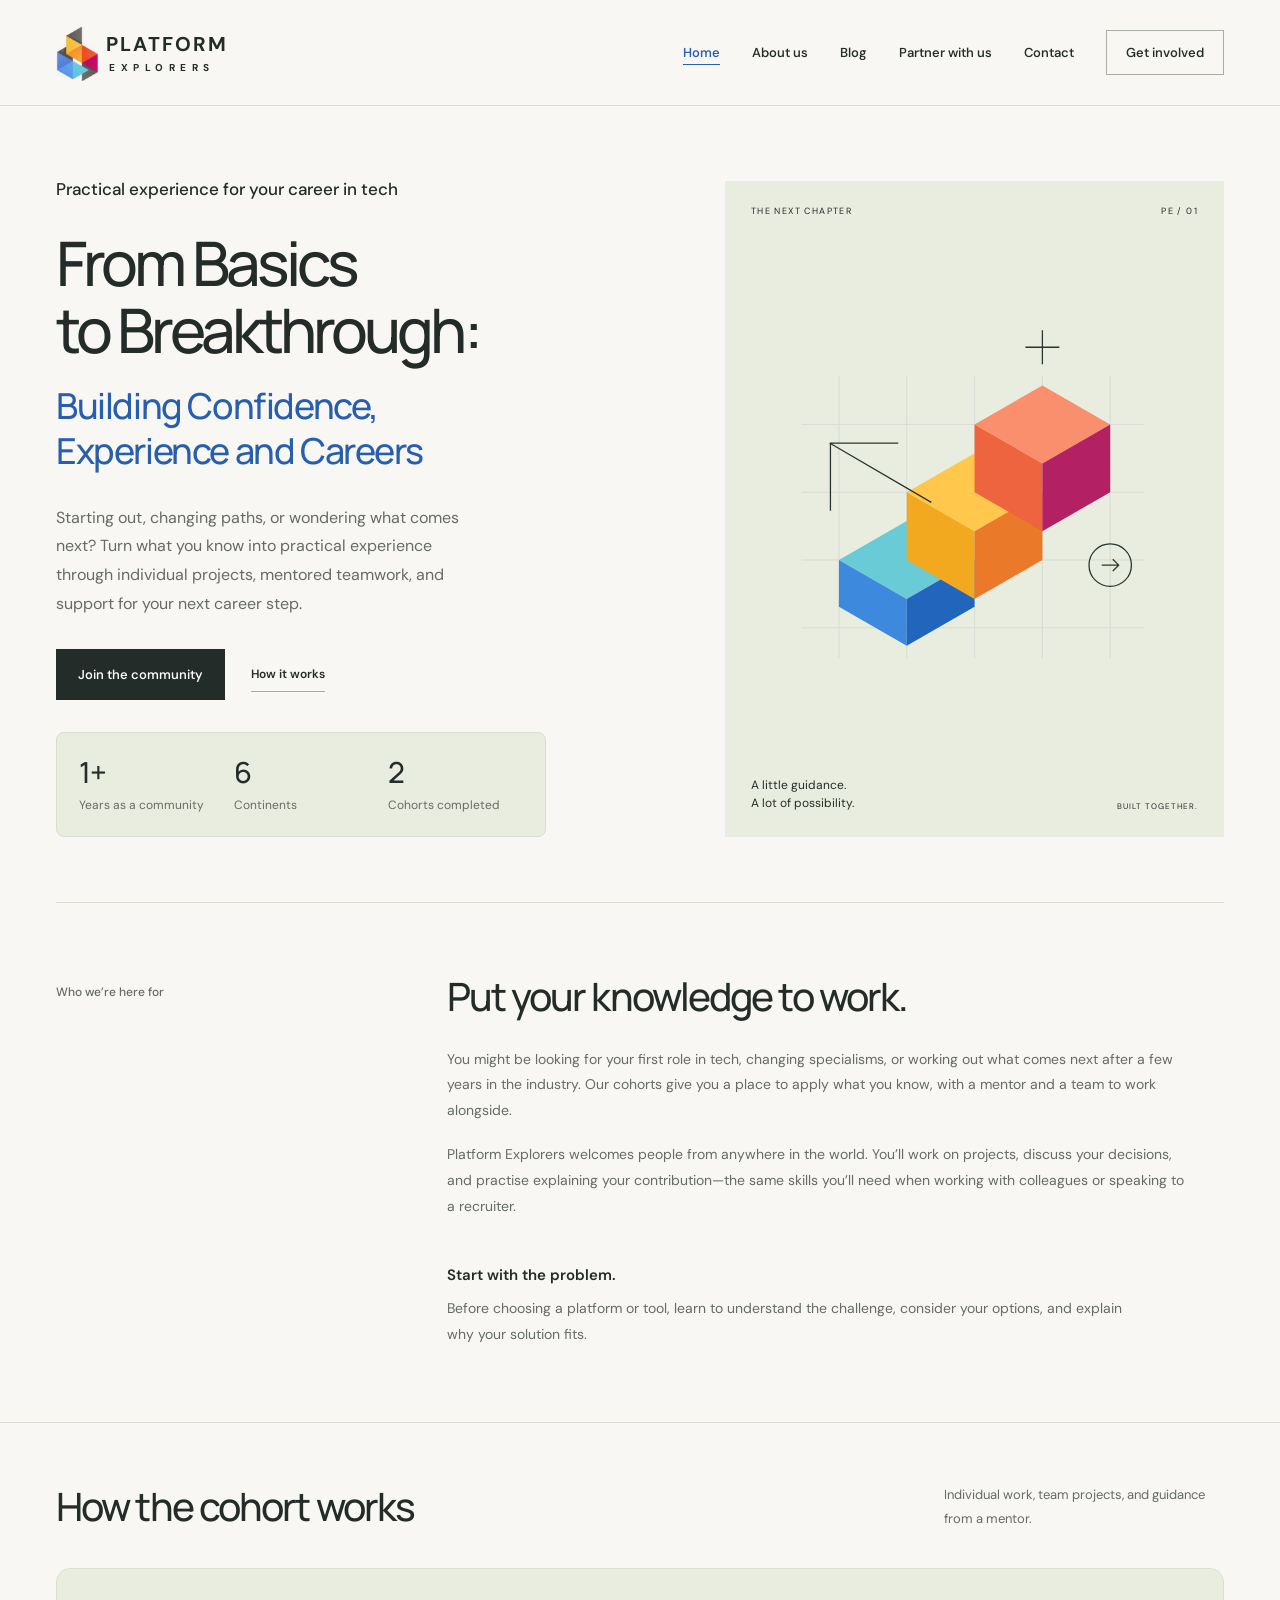
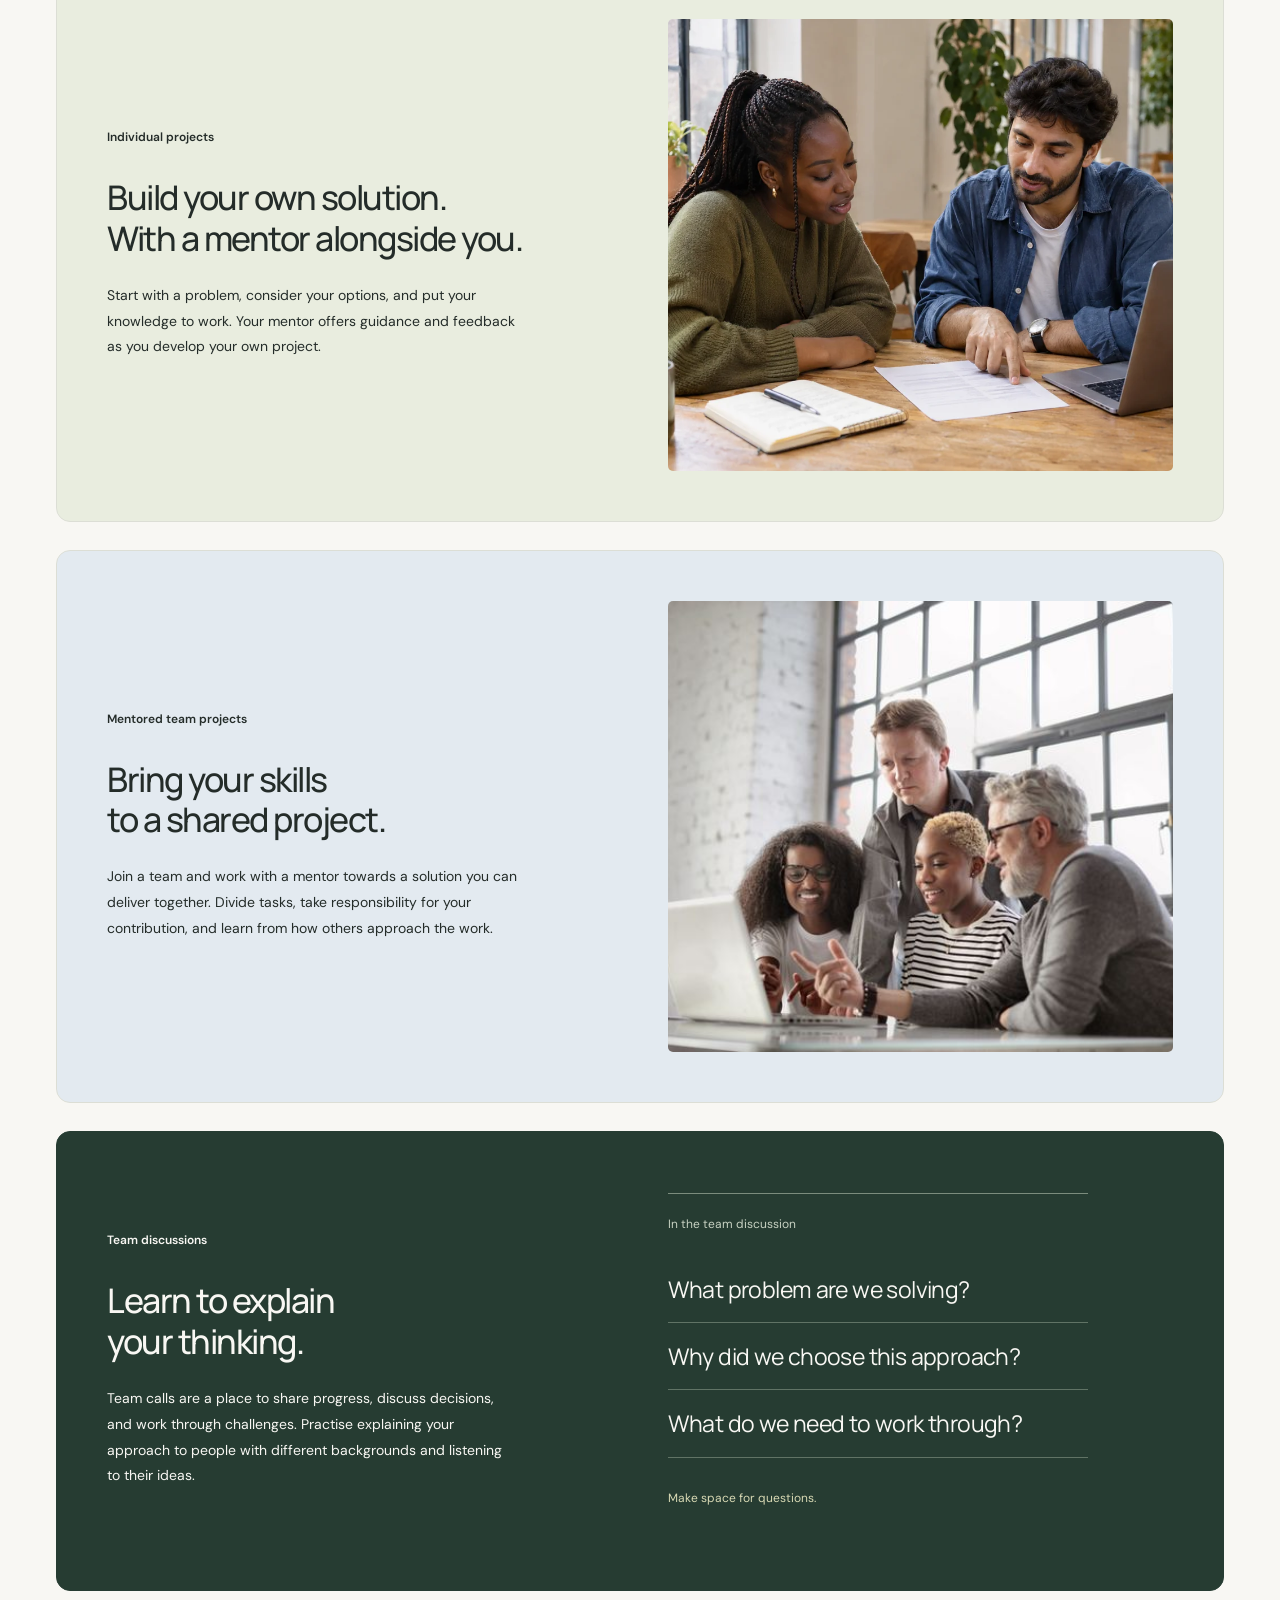
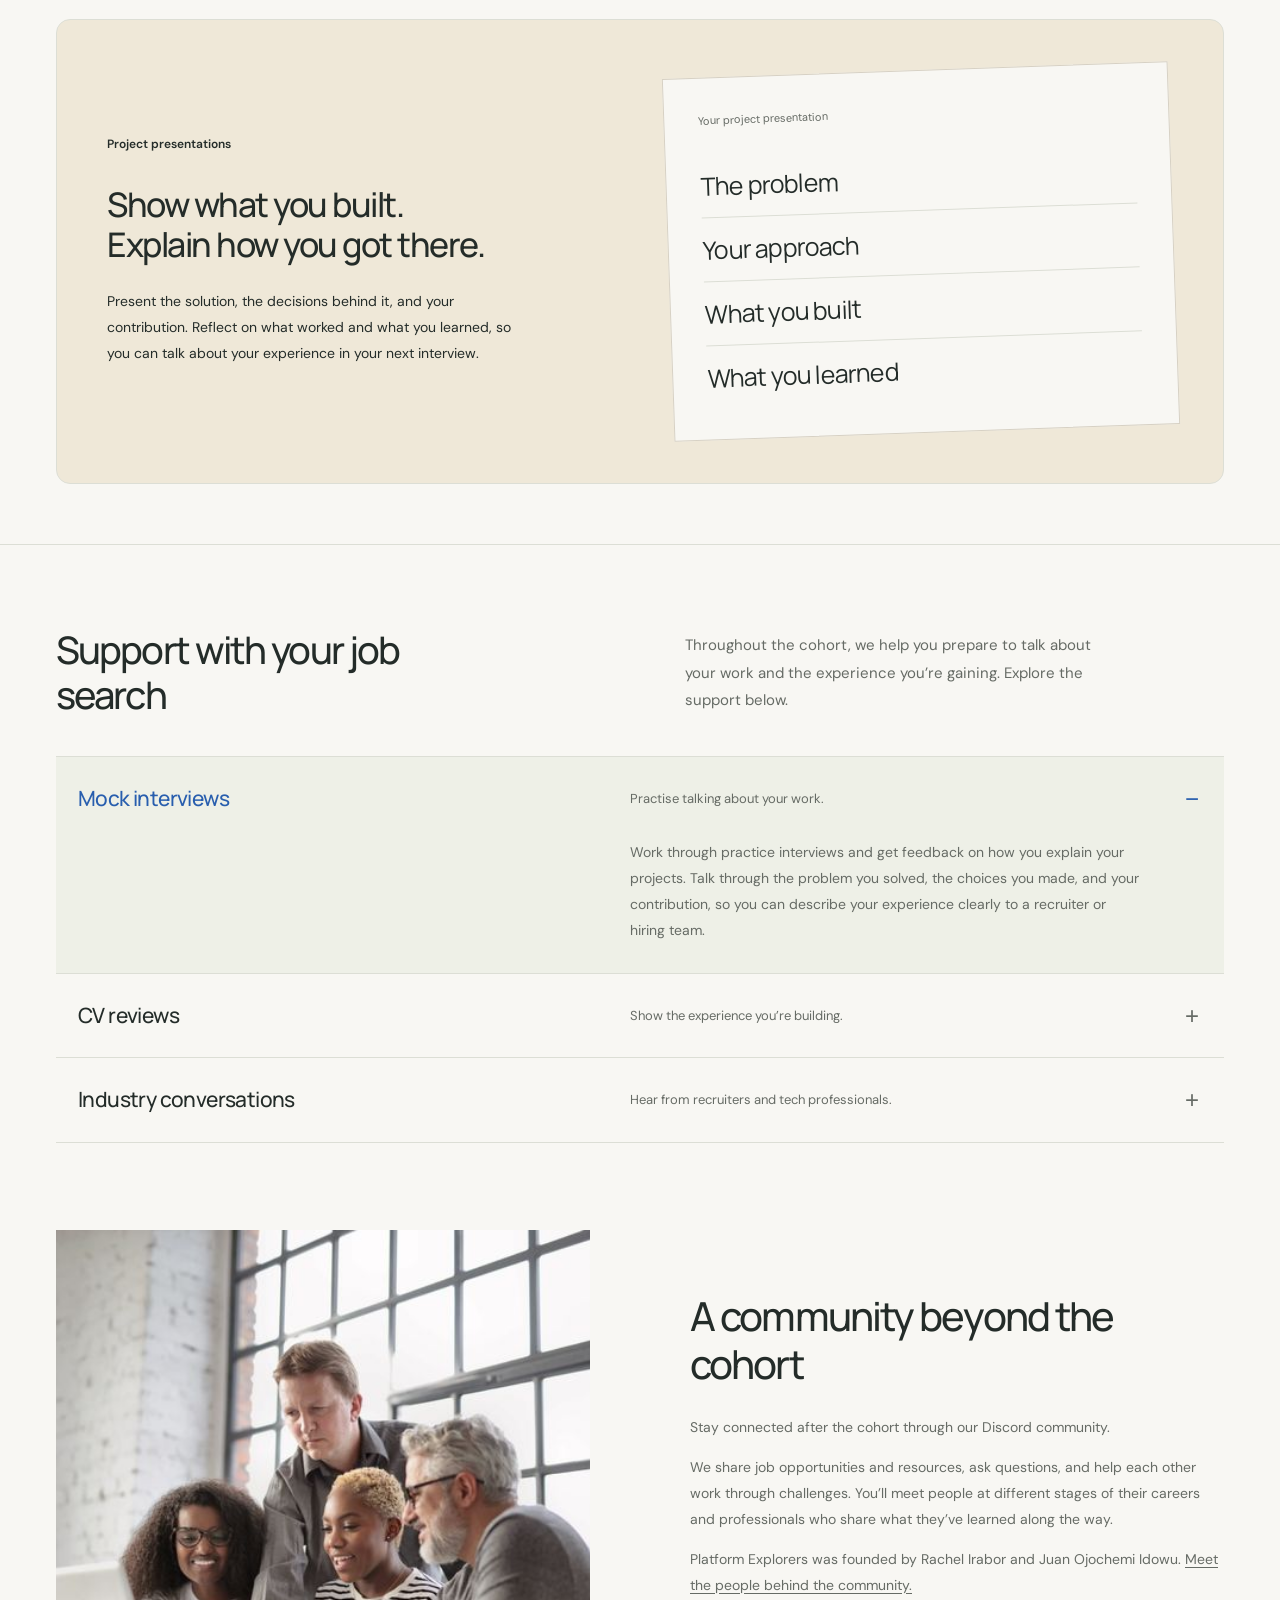
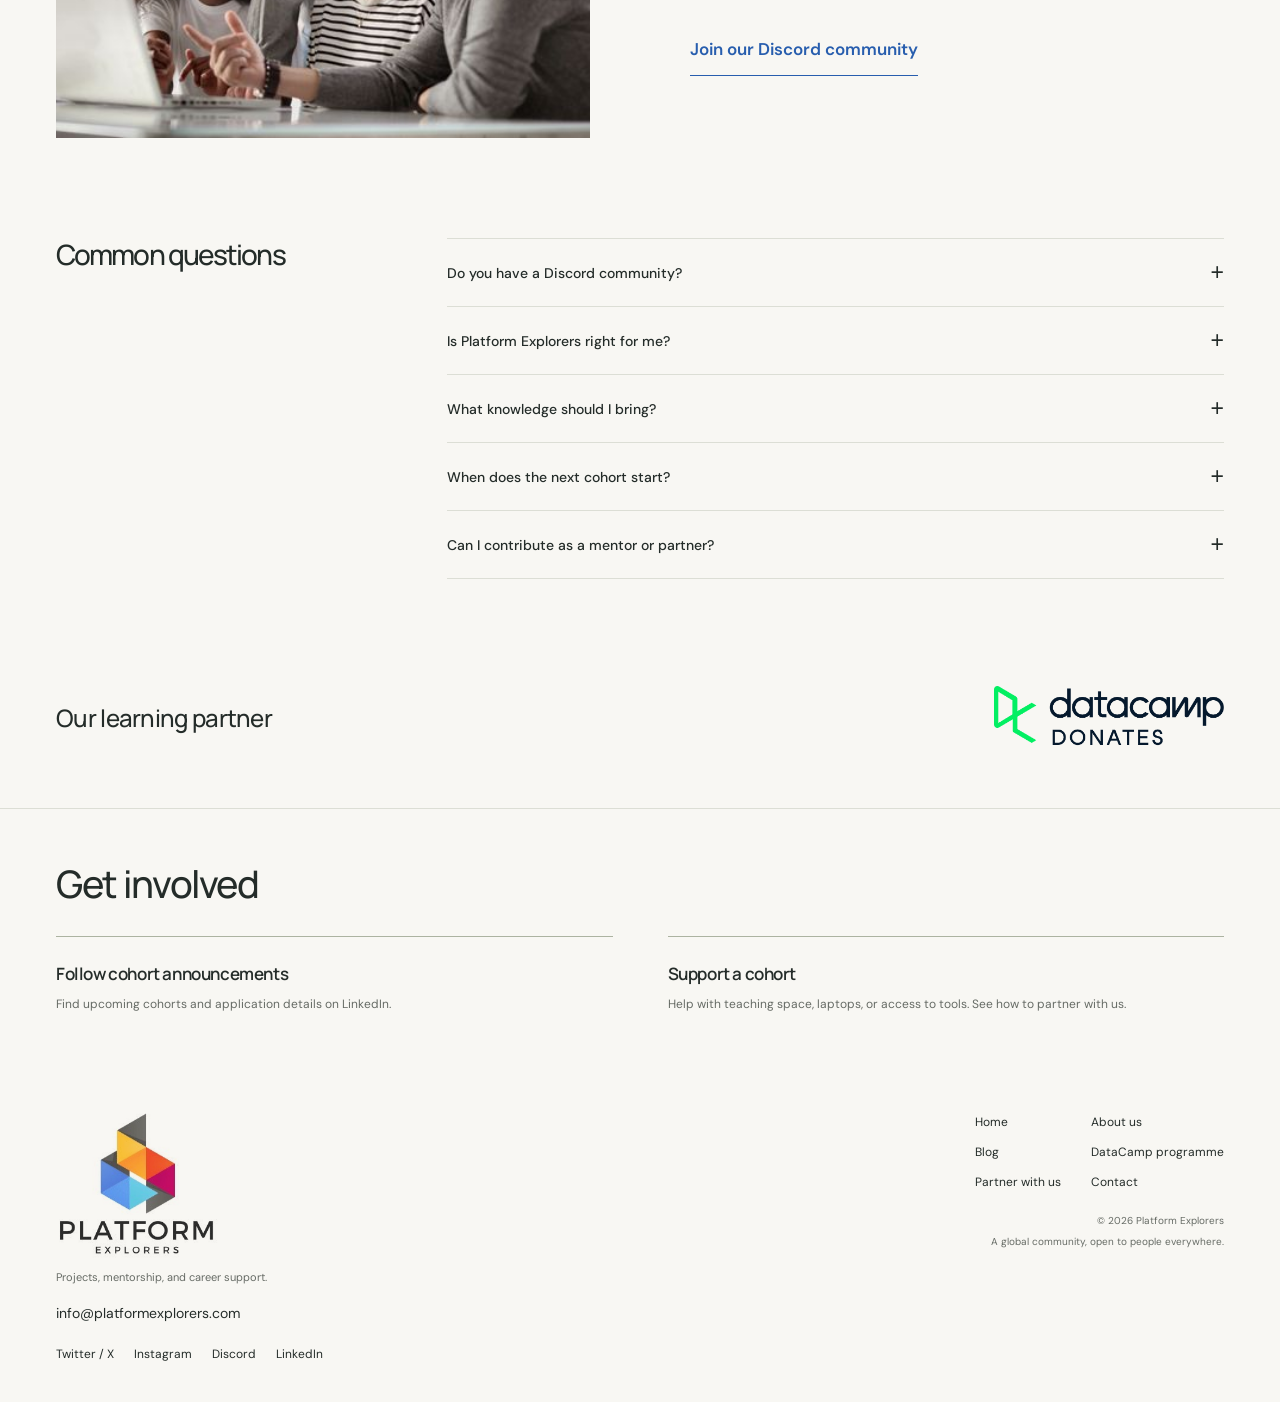
==== commit bb112c81: "Add homepage community milestones and llms.txt overview" ====
--- a/index.html
+++ b/index.html
@@ -1,84 +1,90 @@
-<!doctype html>
-<html lang="en">
-<head>
-  <meta charset="utf-8">
-  <meta name="viewport" content="width=device-width, initial-scale=1">
-  <meta name="theme-color" content="#f6f5f1">
-  <meta name="description" content="Starting out, changing paths, or planning your next step in tech? Build practical experience through individual projects, mentored teamwork, communication, and career support with Platform Explorers.">
-  <title>Platform Explorers — Put your skills to work.</title>
-  <link rel="canonical" href="https://platformexplorers.com/">
-  <meta property="og:type" content="website">
-  <meta property="og:site_name" content="Platform Explorers">
-  <meta property="og:url" content="https://platformexplorers.com/">
-  <meta property="og:title" content="Platform Explorers — Put your skills to work.">
-  <meta property="og:description" content="Starting out, changing paths, or planning your next step in tech? Build practical experience through individual projects, mentored teamwork, communication, and career support with Platform Explorers.">
-  <link rel="icon" href="assets/favicon.svg" type="image/svg+xml">
-  <link rel="stylesheet" href="styles.css">
-  <link rel="stylesheet" href="home.css">
-  <script src="script.js" defer></script>
-</head>
-<body>
-  <a class="skip" href="#main">Skip to content</a>
-  <header class="header">
-    <a class="brand" href="#" aria-label="Platform Explorers home"><span class="logo-crop"><img src="assets/logo.jpg" alt=""></span><span>PLATFORM<span class="brand-small">EXPLORERS</span></span></a>
-    <button class="menu-toggle" aria-expanded="false" aria-controls="navigation">Menu <span>＋</span></button>
-    <nav id="navigation" aria-label="Main navigation"><a href="index.html" aria-current="page">Home</a><a href="about.html">About us</a><a href="blog.html">Blog</a><a href="partners.html">Partner with us</a><a href="contact.html">Contact</a><a class="nav-cta" href="#get-involved">Get involved </a></nav>
-  </header>
-  <main id="main">
-    <section class="hero wrap">
-      <div class="hero-copy"><p class="eyebrow">Practical experience for your career in tech</p><h1>From Basics<br>to Breakthrough:<span class="hero-headline-detail">Building Confidence,<br>Experience and Careers</span></h1><p class="hero-intro">Starting out, changing paths, or wondering what comes next? Turn what you know into practical experience through individual projects, mentored teamwork, and support for your next career step.</p><div class="hero-actions"><a class="button primary" href="https://discord.gg/9USF3U8Ch" target="_blank" rel="noopener noreferrer">Join the community</a><a class="text-link" href="#cohort">How it works</a></div></div>
-      <div class="hero-art" aria-label="An illustrated path from foundational skills to practical experience">
-        <div class="art-top"><span>THE NEXT CHAPTER</span><span>PE / 01</span></div>
-        <svg class="path-art" viewBox="0 0 500 460" fill="none" role="img" aria-label="Colorful building blocks forming an upward path"><path d="M46 382H450M46 302H450M46 222H450M46 142H450M90 85V418M170 85V418M250 85V418M330 85V418M410 85V418" stroke="#d5d8d3" stroke-width="1"/><path d="M90 302L170 256L250 302L170 348Z" fill="#68cbd6"/><path d="M90 302V357L170 403V348Z" fill="#3d89dd"/><path d="M170 348L250 302V357L170 403Z" fill="#2265bd"/><path d="M170 222L250 176L330 222L250 268Z" fill="#ffc84c"/><path d="M170 222V302L250 348V268Z" fill="#f2a920"/><path d="M250 268L330 222V302L250 348Z" fill="#eb792a"/><path d="M250 142L330 96L410 142L330 188Z" fill="#fa8f6d"/><path d="M250 142V222L330 268V188Z" fill="#ed643e"/><path d="M330 188L410 142V222L330 268Z" fill="#b42064"/><path d="M80 244V164H160M79 164L199 234" stroke="#28352c" stroke-width="1.5"/><path d="M330 71V31M310 51H350" stroke="#28352c" stroke-width="1.5"/><circle cx="410" cy="308" r="25" stroke="#28352c" stroke-width="1.5"/><path d="M400 308H420M413 301L420 308L413 315" stroke="#28352c" stroke-width="1.5"/></svg>
-        <div class="art-bottom"><span>A little guidance.<br>A lot of possibility.</span><span class="art-label">BUILT TOGETHER. </span></div>
-      </div>
-    </section>
-    <section class="intro-section wrap" id="approach"><p class="eyebrow section-label">Who we’re here for</p><div><h2>Put your knowledge to work.</h2><div class="intro-columns"><p>You might be looking for your first role in tech, changing specialisms, or working out what comes next after a few years in the industry. Our cohorts give you a place to apply what you know, with a mentor and a team to work alongside.</p><p>Platform Explorers welcomes people from anywhere in the world. You’ll work on projects, discuss your decisions, and practise explaining your contribution—the same skills you’ll need when working with colleagues or speaking to a recruiter.</p></div><p class="note"><span>Start with the problem.</span> Before choosing a platform or tool, learn to understand the challenge, consider your options, and explain why your solution fits.</p></div></section>
-    <section class="experience-section" id="cohort" aria-labelledby="cohort-heading">
-      <div class="wrap">
-        <div class="section-heading"><div><h2 id="cohort-heading">How the cohort works</h2></div><p>Individual work, team projects, and guidance from a mentor.</p></div>
-        <div class="cohort-panels">
-          <article class="cohort-panel cohort-individual">
-            <div class="cohort-panel-copy"><p class="cohort-stage">Individual projects</p><h3>Build your own solution.<br>With a mentor alongside you.</h3><p>Start with a problem, consider your options, and put your knowledge to work. Your mentor offers guidance and feedback as you develop your own project.</p></div>
-            <div class="cohort-panel-image"><img src="assets/career-mentoring.webp" width="1200" height="800" alt="Illustrative scene of a participant reviewing their work with a mentor" loading="lazy" decoding="async"></div>
-          </article>
-          <article class="cohort-panel cohort-team">
-            <div class="cohort-panel-copy"><p class="cohort-stage">Mentored team projects</p><h3>Bring your skills<br>to a shared project.</h3><p>Join a team and work with a mentor towards a solution you can deliver together. Divide tasks, take responsibility for your contribution, and learn from how others approach the work.</p></div>
-            <div class="cohort-panel-image"><img src="assets/community-collaboration-1200.jpg" srcset="assets/community-collaboration-640.jpg 640w, assets/community-collaboration-1200.jpg 1200w" sizes="(max-width: 760px) calc(100vw - 80px), 43vw" width="1200" height="800" alt="Colleagues sharing ideas around a laptop" loading="lazy" decoding="async"></div>
-          </article>
-          <article class="cohort-panel cohort-discussion">
-            <div class="cohort-panel-copy"><p class="cohort-stage">Team discussions</p><h3>Learn to explain<br>your thinking.</h3><p>Team calls are a place to share progress, discuss decisions, and work through challenges. Practise explaining your approach to people with different backgrounds and listening to their ideas.</p></div>
-            <div class="cohort-discussion-note" aria-label="Questions to explore with your team"><p>In the team discussion</p><ul><li>What problem are we solving?</li><li>Why did we choose this approach?</li><li>What do we need to work through?</li></ul><span>Make space for questions.</span></div>
-          </article>
-          <article class="cohort-panel cohort-presentation">
-            <div class="cohort-panel-copy"><p class="cohort-stage">Project presentations</p><h3>Show what you built.<br>Explain how you got there.</h3><p>Present the solution, the decisions behind it, and your contribution. Reflect on what worked and what you learned, so you can talk about your experience in your next interview.</p></div>
-            <div class="cohort-presentation-note" aria-label="A structure for your project presentation"><span>Your project presentation</span><div><p>The problem</p><p>Your approach</p><p>What you built</p><p>What you learned</p></div></div>
-          </article>
-        </div>
-      </div>
-    </section>
-    <section class="career-section wrap" aria-labelledby="career-heading">
-      <div class="career-overview"><h2 id="career-heading">Support with your job search</h2><p class="career-intro">Throughout the cohort, we help you prepare to talk about your work and the experience you’re gaining. Explore the support below.</p></div>
-      <div class="career-support">
-        <details name="career-support" open>
-          <summary><h3>Mock interviews</h3><span class="career-preview">Practise talking about your work.</span><span class="career-toggle" aria-hidden="true">+</span></summary>
-          <div class="career-detail-body"><p>Work through practice interviews and get feedback on how you explain your projects. Talk through the problem you solved, the choices you made, and your contribution, so you can describe your experience clearly to a recruiter or hiring team.</p></div>
-        </details>
-        <details name="career-support">
-          <summary><h3>CV reviews</h3><span class="career-preview">Show the experience you’re building.</span><span class="career-toggle" aria-hidden="true">+</span></summary>
-          <div class="career-detail-body"><p>Get feedback on your CV and guidance on how to present your skills and project experience. Make your contribution clear, including what you built independently and what you delivered with your team.</p></div>
-        </details>
-        <details name="career-support">
-          <summary><h3>Industry conversations</h3><span class="career-preview">Hear from recruiters and tech professionals.</span><span class="career-toggle" aria-hidden="true">+</span></summary>
-          <div class="career-detail-body"><p>Meet professionals who share their career journeys and recruiters who explain what they look for. Ask questions, learn from their experience, and take those insights into your job search.</p></div>
-        </details>
-      </div>
-    </section>
-<section class="community-section wrap" id="community"><figure class="community-photo"><img src="assets/community-collaboration-1200.jpg" srcset="assets/community-collaboration-640.jpg 640w, assets/community-collaboration-1200.jpg 1200w" sizes="(max-width: 760px) calc(100vw - 40px), 43vw" width="1200" height="800" alt="Four colleagues collaborating around a laptop at a table in a bright shared workspace" loading="lazy" decoding="async"></figure><div class="community-copy"><h2>A community beyond the cohort</h2><p>Stay connected after the cohort through our Discord community.</p><p>We share job opportunities and resources, ask questions, and help each other work through challenges. You’ll meet people at different stages of their careers and professionals who share what they’ve learned along the way.</p><p>Platform Explorers was founded by Rachel Irabor and Juan Ojochemi Idowu. <a class="inline-link" href="about.html">Meet the people behind the community.</a></p><a class="text-link" href="https://discord.gg/9USF3U8Ch" target="_blank" rel="noopener noreferrer">Join our Discord community </a></div></section>
-    <section class="faq-section wrap"><h2>Common questions</h2><div class="faq-list"><details><summary>Do you have a Discord community?<span class="expand-icon">+</span></summary><p>Yes. Our Discord community is a place to connect with fellow explorers, find shared opportunities and resources, ask questions, and share what you’re learning. <a href="https://discord.gg/9USF3U8Ch" target="_blank" rel="noopener noreferrer">Join our Discord community</a> to get involved.</p></details><details><summary>Is Platform Explorers right for me?<span class="expand-icon">+</span></summary><p>We welcome people starting their careers, changing paths, or already working in tech and looking for direction. If you have foundational knowledge and want to build practical experience, collaborate with others, and communicate your work more confidently, this community could be for you.</p></details><details><summary>What knowledge should I bring?<span class="expand-icon">+</span></summary><p>You should have foundational knowledge in the area you want to explore. The cohort helps you apply that knowledge through individual and team projects. Both people building their first project experience and those developing an existing career can benefit.</p></details><details><summary>When does the next cohort start?<span class="expand-icon">+</span></summary><p>Follow our <a href="https://www.linkedin.com/company/platform-explorers/" target="_blank" rel="noopener noreferrer">LinkedIn page</a> for announcements about the next cohort, available tracks, and how to apply. We share confirmed details there.</p></details><details><summary>Can I contribute as a mentor or partner?<span class="expand-icon">+</span></summary><p>We welcome conversations with industry professionals and organizations interested in supporting early-career talent. Email <a href="mailto:info@platformexplorers.com">info@platformexplorers.com</a> to introduce yourself and how you’d like to contribute.</p></details></div></section>
-    <section class="home-partner wrap" aria-labelledby="home-partner-heading"><h2 id="home-partner-heading">Our learning partner</h2><a href="scholarship/" aria-label="Explore the DataCamp learning programme and registration"><img src="assets/datacamp-donates.png" alt="DataCamp Donates" width="1630" height="450" loading="lazy"></a></section>
-    <section class="get-involved" id="get-involved"><div class="wrap"><div class="cta-heading"><h2>Get involved</h2></div><div class="join-options"><a href="https://www.linkedin.com/company/platform-explorers/" target="_blank" rel="noopener noreferrer"><div><h3>Follow cohort announcements</h3><p>Find upcoming cohorts and application details on LinkedIn.</p></div></a><a href="partners.html"><div><h3>Support a cohort</h3><p>Help with teaching space, laptops, or access to tools. See how to partner with us.</p></div></a></div></div></section>
-  </main>
-  <footer class="wrap"><div class="footer-left"><a class="footer-logo" href="index.html" aria-label="Platform Explorers home"><img src="assets/logo.jpg" alt="Platform Explorers" width="500" height="500"></a><p>Projects, mentorship, and career support.</p><a class="footer-email" href="mailto:info@platformexplorers.com">info@platformexplorers.com</a><nav class="footer-socials" aria-label="Social media"><a href="https://x.com/platexplorers" target="_blank" rel="noopener noreferrer">Twitter / X</a><a href="https://www.instagram.com/platform_explorers/" target="_blank" rel="noopener noreferrer">Instagram</a><a href="https://discord.gg/9USF3U8Ch" target="_blank" rel="noopener noreferrer">Discord</a><a href="https://www.linkedin.com/company/platform-explorers/" target="_blank" rel="noopener noreferrer">LinkedIn</a></nav></div><div class="footer-right"><nav class="footer-links" aria-label="Footer navigation"><a href="index.html" aria-current="page">Home</a><a href="about.html">About us</a><a href="blog.html">Blog</a><a href="scholarship/">DataCamp programme</a><a href="partners.html">Partner with us</a><a href="contact.html">Contact</a></nav><span>© <span id="year">2026</span> Platform Explorers</span><span>A global community, open to people everywhere.</span></div></footer>
-</body>
-</html>
+<!doctype html>
+<html lang="en">
+<head>
+  <meta charset="utf-8">
+  <meta name="viewport" content="width=device-width, initial-scale=1">
+  <meta name="theme-color" content="#f6f5f1">
+  <meta name="description" content="Starting out, changing paths, or planning your next step in tech? Build practical experience through individual projects, mentored teamwork, communication, and career support with Platform Explorers.">
+  <title>Platform Explorers — Put your skills to work.</title>
+  <link rel="canonical" href="https://platformexplorers.com/">
+  <meta property="og:type" content="website">
+  <meta property="og:site_name" content="Platform Explorers">
+  <meta property="og:url" content="https://platformexplorers.com/">
+  <meta property="og:title" content="Platform Explorers — Put your skills to work.">
+  <meta property="og:description" content="Starting out, changing paths, or planning your next step in tech? Build practical experience through individual projects, mentored teamwork, communication, and career support with Platform Explorers.">
+  <link rel="icon" href="assets/favicon.svg" type="image/svg+xml">
+  <link rel="stylesheet" href="styles.css">
+  <link rel="stylesheet" href="home.css">
+  <script src="script.js" defer></script>
+</head>
+<body>
+  <a class="skip" href="#main">Skip to content</a>
+  <header class="header">
+    <a class="brand" href="#" aria-label="Platform Explorers home"><span class="logo-crop"><img src="assets/logo.jpg" alt=""></span><span>PLATFORM<span class="brand-small">EXPLORERS</span></span></a>
+    <button class="menu-toggle" aria-expanded="false" aria-controls="navigation">Menu <span>＋</span></button>
+    <nav id="navigation" aria-label="Main navigation"><a href="index.html" aria-current="page">Home</a><a href="about.html">About us</a><a href="blog.html">Blog</a><a href="partners.html">Partner with us</a><a href="contact.html">Contact</a><a class="nav-cta" href="#get-involved">Get involved </a></nav>
+  </header>
+  <main id="main">
+    <section class="hero wrap">
+      <div class="hero-copy"><p class="eyebrow">Practical experience for your career in tech</p><h1>From Basics<br>to Breakthrough:<span class="hero-headline-detail">Building Confidence,<br>Experience and Careers</span></h1><p class="hero-intro">Starting out, changing paths, or wondering what comes next? Turn what you know into practical experience through individual projects, mentored teamwork, and support for your next career step.</p><div class="hero-actions"><a class="button primary" href="https://discord.gg/9USF3U8Ch" target="_blank" rel="noopener noreferrer">Join the community</a><a class="text-link" href="#cohort">How it works</a></div>
+        <dl class="hero-milestones" aria-label="Our community so far">
+          <div><dt>Years as a community</dt><dd>1+</dd></div>
+          <div><dt>Continents</dt><dd>6</dd></div>
+          <div><dt>Cohorts completed</dt><dd>2</dd></div>
+        </dl>
+      </div>
+      <div class="hero-art" aria-label="An illustrated path from foundational skills to practical experience">
+        <div class="art-top"><span>THE NEXT CHAPTER</span><span>PE / 01</span></div>
+        <svg class="path-art" viewBox="0 0 500 460" fill="none" role="img" aria-label="Colorful building blocks forming an upward path"><path d="M46 382H450M46 302H450M46 222H450M46 142H450M90 85V418M170 85V418M250 85V418M330 85V418M410 85V418" stroke="#d5d8d3" stroke-width="1"/><path d="M90 302L170 256L250 302L170 348Z" fill="#68cbd6"/><path d="M90 302V357L170 403V348Z" fill="#3d89dd"/><path d="M170 348L250 302V357L170 403Z" fill="#2265bd"/><path d="M170 222L250 176L330 222L250 268Z" fill="#ffc84c"/><path d="M170 222V302L250 348V268Z" fill="#f2a920"/><path d="M250 268L330 222V302L250 348Z" fill="#eb792a"/><path d="M250 142L330 96L410 142L330 188Z" fill="#fa8f6d"/><path d="M250 142V222L330 268V188Z" fill="#ed643e"/><path d="M330 188L410 142V222L330 268Z" fill="#b42064"/><path d="M80 244V164H160M79 164L199 234" stroke="#28352c" stroke-width="1.5"/><path d="M330 71V31M310 51H350" stroke="#28352c" stroke-width="1.5"/><circle cx="410" cy="308" r="25" stroke="#28352c" stroke-width="1.5"/><path d="M400 308H420M413 301L420 308L413 315" stroke="#28352c" stroke-width="1.5"/></svg>
+        <div class="art-bottom"><span>A little guidance.<br>A lot of possibility.</span><span class="art-label">BUILT TOGETHER. </span></div>
+      </div>
+    </section>
+    <section class="intro-section wrap" id="approach"><p class="eyebrow section-label">Who we’re here for</p><div><h2>Put your knowledge to work.</h2><div class="intro-columns"><p>You might be looking for your first role in tech, changing specialisms, or working out what comes next after a few years in the industry. Our cohorts give you a place to apply what you know, with a mentor and a team to work alongside.</p><p>Platform Explorers welcomes people from anywhere in the world. You’ll work on projects, discuss your decisions, and practise explaining your contribution—the same skills you’ll need when working with colleagues or speaking to a recruiter.</p></div><p class="note"><span>Start with the problem.</span> Before choosing a platform or tool, learn to understand the challenge, consider your options, and explain why your solution fits.</p></div></section>
+    <section class="experience-section" id="cohort" aria-labelledby="cohort-heading">
+      <div class="wrap">
+        <div class="section-heading"><div><h2 id="cohort-heading">How the cohort works</h2></div><p>Individual work, team projects, and guidance from a mentor.</p></div>
+        <div class="cohort-panels">
+          <article class="cohort-panel cohort-individual">
+            <div class="cohort-panel-copy"><p class="cohort-stage">Individual projects</p><h3>Build your own solution.<br>With a mentor alongside you.</h3><p>Start with a problem, consider your options, and put your knowledge to work. Your mentor offers guidance and feedback as you develop your own project.</p></div>
+            <div class="cohort-panel-image"><img src="assets/career-mentoring.webp" width="1200" height="800" alt="Illustrative scene of a participant reviewing their work with a mentor" loading="lazy" decoding="async"></div>
+          </article>
+          <article class="cohort-panel cohort-team">
+            <div class="cohort-panel-copy"><p class="cohort-stage">Mentored team projects</p><h3>Bring your skills<br>to a shared project.</h3><p>Join a team and work with a mentor towards a solution you can deliver together. Divide tasks, take responsibility for your contribution, and learn from how others approach the work.</p></div>
+            <div class="cohort-panel-image"><img src="assets/community-collaboration-1200.jpg" srcset="assets/community-collaboration-640.jpg 640w, assets/community-collaboration-1200.jpg 1200w" sizes="(max-width: 760px) calc(100vw - 80px), 43vw" width="1200" height="800" alt="Colleagues sharing ideas around a laptop" loading="lazy" decoding="async"></div>
+          </article>
+          <article class="cohort-panel cohort-discussion">
+            <div class="cohort-panel-copy"><p class="cohort-stage">Team discussions</p><h3>Learn to explain<br>your thinking.</h3><p>Team calls are a place to share progress, discuss decisions, and work through challenges. Practise explaining your approach to people with different backgrounds and listening to their ideas.</p></div>
+            <div class="cohort-discussion-note" aria-label="Questions to explore with your team"><p>In the team discussion</p><ul><li>What problem are we solving?</li><li>Why did we choose this approach?</li><li>What do we need to work through?</li></ul><span>Make space for questions.</span></div>
+          </article>
+          <article class="cohort-panel cohort-presentation">
+            <div class="cohort-panel-copy"><p class="cohort-stage">Project presentations</p><h3>Show what you built.<br>Explain how you got there.</h3><p>Present the solution, the decisions behind it, and your contribution. Reflect on what worked and what you learned, so you can talk about your experience in your next interview.</p></div>
+            <div class="cohort-presentation-note" aria-label="A structure for your project presentation"><span>Your project presentation</span><div><p>The problem</p><p>Your approach</p><p>What you built</p><p>What you learned</p></div></div>
+          </article>
+        </div>
+      </div>
+    </section>
+    <section class="career-section wrap" aria-labelledby="career-heading">
+      <div class="career-overview"><h2 id="career-heading">Support with your job search</h2><p class="career-intro">Throughout the cohort, we help you prepare to talk about your work and the experience you’re gaining. Explore the support below.</p></div>
+      <div class="career-support">
+        <details name="career-support" open>
+          <summary><h3>Mock interviews</h3><span class="career-preview">Practise talking about your work.</span><span class="career-toggle" aria-hidden="true">+</span></summary>
+          <div class="career-detail-body"><p>Work through practice interviews and get feedback on how you explain your projects. Talk through the problem you solved, the choices you made, and your contribution, so you can describe your experience clearly to a recruiter or hiring team.</p></div>
+        </details>
+        <details name="career-support">
+          <summary><h3>CV reviews</h3><span class="career-preview">Show the experience you’re building.</span><span class="career-toggle" aria-hidden="true">+</span></summary>
+          <div class="career-detail-body"><p>Get feedback on your CV and guidance on how to present your skills and project experience. Make your contribution clear, including what you built independently and what you delivered with your team.</p></div>
+        </details>
+        <details name="career-support">
+          <summary><h3>Industry conversations</h3><span class="career-preview">Hear from recruiters and tech professionals.</span><span class="career-toggle" aria-hidden="true">+</span></summary>
+          <div class="career-detail-body"><p>Meet professionals who share their career journeys and recruiters who explain what they look for. Ask questions, learn from their experience, and take those insights into your job search.</p></div>
+        </details>
+      </div>
+    </section>
+<section class="community-section wrap" id="community"><figure class="community-photo"><img src="assets/community-collaboration-1200.jpg" srcset="assets/community-collaboration-640.jpg 640w, assets/community-collaboration-1200.jpg 1200w" sizes="(max-width: 760px) calc(100vw - 40px), 43vw" width="1200" height="800" alt="Four colleagues collaborating around a laptop at a table in a bright shared workspace" loading="lazy" decoding="async"></figure><div class="community-copy"><h2>A community beyond the cohort</h2><p>Stay connected after the cohort through our Discord community.</p><p>We share job opportunities and resources, ask questions, and help each other work through challenges. You’ll meet people at different stages of their careers and professionals who share what they’ve learned along the way.</p><p>Platform Explorers was founded by Rachel Irabor and Juan Ojochemi Idowu. <a class="inline-link" href="about.html">Meet the people behind the community.</a></p><a class="text-link" href="https://discord.gg/9USF3U8Ch" target="_blank" rel="noopener noreferrer">Join our Discord community </a></div></section>
+    <section class="faq-section wrap"><h2>Common questions</h2><div class="faq-list"><details><summary>Do you have a Discord community?<span class="expand-icon">+</span></summary><p>Yes. Our Discord community is a place to connect with fellow explorers, find shared opportunities and resources, ask questions, and share what you’re learning. <a href="https://discord.gg/9USF3U8Ch" target="_blank" rel="noopener noreferrer">Join our Discord community</a> to get involved.</p></details><details><summary>Is Platform Explorers right for me?<span class="expand-icon">+</span></summary><p>We welcome people starting their careers, changing paths, or already working in tech and looking for direction. If you have foundational knowledge and want to build practical experience, collaborate with others, and communicate your work more confidently, this community could be for you.</p></details><details><summary>What knowledge should I bring?<span class="expand-icon">+</span></summary><p>You should have foundational knowledge in the area you want to explore. The cohort helps you apply that knowledge through individual and team projects. Both people building their first project experience and those developing an existing career can benefit.</p></details><details><summary>When does the next cohort start?<span class="expand-icon">+</span></summary><p>Follow our <a href="https://www.linkedin.com/company/platform-explorers/" target="_blank" rel="noopener noreferrer">LinkedIn page</a> for announcements about the next cohort, available tracks, and how to apply. We share confirmed details there.</p></details><details><summary>Can I contribute as a mentor or partner?<span class="expand-icon">+</span></summary><p>We welcome conversations with industry professionals and organizations interested in supporting early-career talent. Email <a href="mailto:info@platformexplorers.com">info@platformexplorers.com</a> to introduce yourself and how you’d like to contribute.</p></details></div></section>
+    <section class="home-partner wrap" aria-labelledby="home-partner-heading"><h2 id="home-partner-heading">Our learning partner</h2><a href="scholarship/" aria-label="Explore the DataCamp learning programme and registration"><img src="assets/datacamp-donates.png" alt="DataCamp Donates" width="1630" height="450" loading="lazy"></a></section>
+    <section class="get-involved" id="get-involved"><div class="wrap"><div class="cta-heading"><h2>Get involved</h2></div><div class="join-options"><a href="https://www.linkedin.com/company/platform-explorers/" target="_blank" rel="noopener noreferrer"><div><h3>Follow cohort announcements</h3><p>Find upcoming cohorts and application details on LinkedIn.</p></div></a><a href="partners.html"><div><h3>Support a cohort</h3><p>Help with teaching space, laptops, or access to tools. See how to partner with us.</p></div></a></div></div></section>
+  </main>
+  <footer class="wrap"><div class="footer-left"><a class="footer-logo" href="index.html" aria-label="Platform Explorers home"><img src="assets/logo.jpg" alt="Platform Explorers" width="500" height="500"></a><p>Projects, mentorship, and career support.</p><a class="footer-email" href="mailto:info@platformexplorers.com">info@platformexplorers.com</a><nav class="footer-socials" aria-label="Social media"><a href="https://x.com/platexplorers" target="_blank" rel="noopener noreferrer">Twitter / X</a><a href="https://www.instagram.com/platform_explorers/" target="_blank" rel="noopener noreferrer">Instagram</a><a href="https://discord.gg/9USF3U8Ch" target="_blank" rel="noopener noreferrer">Discord</a><a href="https://www.linkedin.com/company/platform-explorers/" target="_blank" rel="noopener noreferrer">LinkedIn</a></nav></div><div class="footer-right"><nav class="footer-links" aria-label="Footer navigation"><a href="index.html" aria-current="page">Home</a><a href="about.html">About us</a><a href="blog.html">Blog</a><a href="scholarship/">DataCamp programme</a><a href="partners.html">Partner with us</a><a href="contact.html">Contact</a></nav><span>© <span id="year">2026</span> Platform Explorers</span><span>A global community, open to people everywhere.</span></div></footer>
+</body>
+</html>
--- a/home.css
+++ b/home.css
@@ -1,117 +1,124 @@
-/* Homepage layout. Shared brand styles live in styles.css. */
-.hero{padding-bottom:65px;border-bottom:1px solid var(--line)}
-.hero-copy>.eyebrow,.intro-section>.eyebrow{font-size:12px;letter-spacing:0;text-transform:none;font-weight:500;color:var(--muted)}
-.intro-section{padding-top:70px;padding-bottom:75px}
-.intro-columns{grid-template-columns:1fr;gap:0;max-width:740px}
-.intro-columns p{margin-bottom:18px}
-.note{margin-top:5px}
-.experience-section{background:transparent;padding:60px 0 70px;border-top:1px solid var(--line);border-bottom:1px solid var(--line)}
-.section-heading{align-items:start;margin-bottom:35px}
-.section-heading>p{max-width:280px}
-.cohort-journey{grid-template-columns:1fr 1fr;gap:35px 70px;border-top:0}
-.cohort-journey article,.cohort-journey article:last-child{padding:0;margin:0;border:0;max-width:500px}
-.cohort-journey h3{font-size:18px;margin:0 0 12px;letter-spacing:-.4px;font-weight:600}
-.cohort-journey p{line-height:1.85}
-.career-section{display:grid;grid-template-columns:1.2fr 1fr;gap:90px;padding-top:75px;padding-bottom:75px}
-.career-section h2{font-size:38px}
-.career-intro{max-width:420px;color:var(--muted);font-size:14px;line-height:1.85;margin-bottom:0}
-.career-support{border-top:1px solid var(--line)}
-.career-support article{padding:24px 0;border-bottom:1px solid var(--line)}
-.career-support h3{font-size:17px;font-weight:550;letter-spacing:-.4px;margin-bottom:12px}
-.career-support p{font-size:13px;line-height:1.85;color:var(--muted);margin-bottom:0}
-.career-section+.community-section{padding-top:5px}
-.community-photo{margin:0;min-width:0}
-.community-photo>img{display:block;width:100%;height:auto;aspect-ratio:1.05;object-fit:cover;object-position:50% 62%}
-.community-photo figcaption{padding-top:10px;font-size:10px;line-height:1.6;color:var(--muted)}
-.community-photo figcaption a:hover,.inline-link:hover{text-decoration:underline;text-underline-offset:3px}
-.inline-link{text-decoration:underline;text-underline-offset:3px}
-.faq-section>h2{font-size:28px}
-.get-involved{background:transparent;border-top:1px solid var(--line);padding:52px 0}
-.cta-heading h2{font-size:38px;letter-spacing:-1.5px;line-height:1.2;margin-bottom:30px}
-@media(min-width:761px) and (max-width:1100px){.career-section{gap:45px}.career-section h2{font-size:32px}.cohort-journey{gap:30px 40px}}
-@media(max-width:760px){
-.hero{padding-bottom:30px}.intro-section{padding-top:45px;padding-bottom:45px}
-.experience-section{padding:44px 0}.section-heading>p{margin-top:18px}
-.cohort-journey{grid-template-columns:1fr;gap:25px}
-.cohort-journey article,.cohort-journey article:last-child{display:block;padding:0;margin:0;border:0;max-width:none}
-.cohort-journey h3{font-size:18px;margin:0 0 10px}
-.career-section{grid-template-columns:1fr;gap:28px;padding-top:45px;padding-bottom:45px}
-.career-section h2{font-size:31px}.career-intro{max-width:none;font-size:14px}
-.career-support article{padding:21px 0}.career-support h3{font-size:17px}
-.career-section+.community-section{padding-top:0}
-.community-photo>img{aspect-ratio:1.15;object-position:50% 62%}
-.faq-section>h2{font-size:28px;margin-bottom:25px}
-.get-involved{padding:40px 0}.cta-heading h2{font-size:32px;letter-spacing:-1.4px}
-}
-
-.career-photo{display:block;width:100%;max-width:440px;height:auto;margin-top:28px}
-@media(max-width:760px){.career-photo{max-width:none;margin-top:24px}}
-
-.community-copy .text-link{font-size:17px;font-weight:600;line-height:1.5;padding:12px 0;color:var(--blue);border-bottom-color:var(--blue)}
-
-/* Cohort stages stack on scroll; mobile keeps a normal reading flow. */
-.experience-section{padding-bottom:60px;overflow:visible}
-.cohort-panels{display:grid;gap:28px;isolation:isolate}
-.cohort-panel{position:sticky;top:24px;display:grid;grid-template-columns:1fr 1fr;gap:55px;align-items:center;min-height:460px;padding:50px;border:1px solid var(--line);border-radius:14px;overflow:hidden}
-.cohort-panel-copy{max-width:450px}
-.cohort-stage{font-size:12px;font-weight:600;margin:0 0 32px}
-.cohort-panel h3{font-size:clamp(27px,2.65vw,39px);line-height:1.2;letter-spacing:-1.5px;font-weight:500;margin:0 0 24px}
-.cohort-panel-copy>p:last-child{font-size:14px;line-height:1.85;margin:0;max-width:410px}
-.cohort-individual{background:#e9eddf;z-index:1}
-.cohort-team{top:44px;background:#e3eaf0;z-index:2}
-.cohort-discussion{top:64px;background:#263c32;color:#f8f7f3;border-color:#263c32;z-index:3}
-.cohort-presentation{top:84px;background:#efe8d8;z-index:4}
-.cohort-panel-image img{display:block;width:100%;height:auto;aspect-ratio:1.12;object-fit:cover;border-radius:5px}
-.cohort-individual .cohort-panel-image img{object-position:48% 50%}
-.cohort-team .cohort-panel-image img{object-position:53% 50%}
-.cohort-discussion-note{border-top:1px solid #7b8c7d;padding:22px 0;max-width:420px}
-.cohort-discussion-note>p{font-size:12px;color:#c7d1c2;margin-bottom:24px}
-.cohort-discussion-note ul{list-style:none;padding:0;margin:0 0 28px}
-.cohort-discussion-note li{font-family:Manrope,Arial,sans-serif;font-size:23px;letter-spacing:-.6px;line-height:1.4;padding:17px 0;border-bottom:1px solid #607365}
-.cohort-discussion-note>span{font-size:12px;color:#d8d9b4}
-.cohort-presentation-note{background:var(--paper);padding:30px 34px;transform:rotate(-2deg);border:1px solid #d7d1c4}
-.cohort-presentation-note>span{font-size:11px;color:var(--muted)}
-.cohort-presentation-note>div{margin-top:25px}
-.cohort-presentation-note p{font-family:Manrope,Arial,sans-serif;font-size:25px;letter-spacing:-.8px;padding:14px 0;margin:0;border-bottom:1px solid var(--line)}
-.cohort-presentation-note p:last-child{border-bottom:0}
-@media(min-width:761px) and (max-width:1100px){.cohort-panel{padding:32px;gap:30px;min-height:420px}.cohort-panel h3{font-size:30px}.cohort-discussion-note li{font-size:20px}}
-@media(max-width:760px){.experience-section{padding-bottom:44px}.cohort-panels{gap:20px}.cohort-panel{position:relative;top:auto;grid-template-columns:1fr;gap:28px;min-height:0;padding:28px 24px;border-radius:10px}.cohort-stage{margin-bottom:22px}.cohort-panel h3{font-size:29px;letter-spacing:-1.1px;margin-bottom:20px}.cohort-panel-copy>p:last-child{font-size:14px}.cohort-panel-image img{aspect-ratio:1.35}.cohort-discussion-note{max-width:none}.cohort-discussion-note li{font-size:20px}.cohort-presentation-note{transform:none;padding:25px}.cohort-presentation-note p{font-size:22px}}
-@media(prefers-reduced-motion:reduce){.cohort-panel{position:relative;top:auto}.cohort-presentation-note{transform:none}}
-
-/* Native accordions keep every support option visible and keyboard accessible. */
-.career-section{display:block;padding-top:82px;padding-bottom:82px}
-.career-overview{display:grid;grid-template-columns:1fr 1fr;gap:90px;align-items:start;margin-bottom:38px}
-.career-overview h2{max-width:430px;margin-bottom:0;font-size:38px}
-.career-overview .career-intro{max-width:440px;margin:5px 0 0;font-size:15px}
-.career-support{border-top:1px solid var(--line)}
-.career-support details{border-bottom:1px solid var(--line)}
-.career-support summary{display:grid;grid-template-columns:1fr 1fr 20px;align-items:center;gap:30px;padding:27px 22px;transition:background-color .15s ease}
-.career-support summary:hover{background:#f0f1e9;color:var(--ink)}
-.career-support h3{margin:0;max-width:none;font-size:21px;line-height:1.4;font-weight:500;letter-spacing:-.6px}
-.career-preview{font-size:13px;line-height:1.7;color:var(--muted)}
-.career-toggle{font:24px/1 Arial,sans-serif;text-align:center;color:var(--muted);transition:transform .15s ease}
-.career-support details[open]{background:#eef0e7}
-.career-support details[open] h3{color:var(--blue)}
-.career-support details[open] .career-toggle{font-size:0;color:var(--blue)}
-.career-support details[open] .career-toggle::before{content:"−";font-size:24px}
-.career-detail-body{display:grid;grid-template-columns:1fr 1fr 20px;gap:30px;padding:0 22px 29px}
-.career-detail-body>p{grid-column:2;margin:0;font-size:14px;line-height:1.85;color:var(--muted);max-width:510px}
-@media(min-width:761px) and (max-width:1100px){.career-overview{gap:45px}.career-overview h2{font-size:34px}.career-support summary,.career-detail-body{gap:22px;grid-template-columns:1fr 1.15fr 20px}}
-@media(max-width:760px){.career-section{padding-top:48px;padding-bottom:52px}.career-overview{grid-template-columns:1fr;gap:19px;margin-bottom:28px}.career-overview h2{font-size:31px;max-width:330px}.career-overview .career-intro{font-size:14px;margin:0;max-width:none}.career-support summary{grid-template-columns:1fr 22px;gap:7px 18px;padding:23px 18px}.career-support h3{font-size:19px;grid-column:1;grid-row:1}.career-preview{grid-column:1;grid-row:2;font-size:12px}.career-toggle{grid-column:2;grid-row:1/3}.career-detail-body{display:block;padding:0 18px 24px}.career-detail-body>p{font-size:14px;max-width:none}}
-
-/* Keep the community introduction open, without a decorative callout rule. */
-.intro-section .note{border:0;padding:0;margin-top:24px;max-width:680px;font-size:14px;line-height:1.85}
-.intro-section .note span{font-size:15px;font-weight:600;margin-bottom:6px}
-
-.hero h1 .hero-headline-detail{display:block;margin-top:20px;font-size:clamp(28px,2.8vw,41px);line-height:1.25;letter-spacing:-1.4px;font-weight:500}
-@media(max-width:760px){.hero h1{font-size:clamp(39px,8.4vw,60px)}.hero h1 .hero-headline-detail{font-size:clamp(25px,5.8vw,34px);margin-top:18px;letter-spacing:-1px}}
-
-.hero-copy>.eyebrow{font-size:17px;line-height:1.6;color:var(--ink)}
-@media(max-width:760px){.hero-copy>.eyebrow{font-size:15px}}
-
-.home-partner{display:flex;align-items:center;justify-content:space-between;gap:40px;padding-top:10px;padding-bottom:58px}
-.home-partner h2{font-size:24px;font-weight:500;letter-spacing:-.7px;line-height:1.4;margin:0}
-.home-partner>a{display:block;width:230px;max-width:100%}
-.home-partner img{display:block;width:100%;height:auto}
-.home-partner>a:hover{opacity:.8}
-@media(max-width:760px){.home-partner{align-items:flex-start;flex-direction:column;gap:23px;padding-top:0;padding-bottom:42px}.home-partner h2{font-size:22px}.home-partner>a{width:210px}}
+/* Homepage layout. Shared brand styles live in styles.css. */
+.hero{padding-bottom:65px;border-bottom:1px solid var(--line)}
+.hero-copy>.eyebrow,.intro-section>.eyebrow{font-size:12px;letter-spacing:0;text-transform:none;font-weight:500;color:var(--muted)}
+.intro-section{padding-top:70px;padding-bottom:75px}
+.intro-columns{grid-template-columns:1fr;gap:0;max-width:740px}
+.intro-columns p{margin-bottom:18px}
+.note{margin-top:5px}
+.experience-section{background:transparent;padding:60px 0 70px;border-top:1px solid var(--line);border-bottom:1px solid var(--line)}
+.section-heading{align-items:start;margin-bottom:35px}
+.section-heading>p{max-width:280px}
+.cohort-journey{grid-template-columns:1fr 1fr;gap:35px 70px;border-top:0}
+.cohort-journey article,.cohort-journey article:last-child{padding:0;margin:0;border:0;max-width:500px}
+.cohort-journey h3{font-size:18px;margin:0 0 12px;letter-spacing:-.4px;font-weight:600}
+.cohort-journey p{line-height:1.85}
+.career-section{display:grid;grid-template-columns:1.2fr 1fr;gap:90px;padding-top:75px;padding-bottom:75px}
+.career-section h2{font-size:38px}
+.career-intro{max-width:420px;color:var(--muted);font-size:14px;line-height:1.85;margin-bottom:0}
+.career-support{border-top:1px solid var(--line)}
+.career-support article{padding:24px 0;border-bottom:1px solid var(--line)}
+.career-support h3{font-size:17px;font-weight:550;letter-spacing:-.4px;margin-bottom:12px}
+.career-support p{font-size:13px;line-height:1.85;color:var(--muted);margin-bottom:0}
+.career-section+.community-section{padding-top:5px}
+.community-photo{margin:0;min-width:0}
+.community-photo>img{display:block;width:100%;height:auto;aspect-ratio:1.05;object-fit:cover;object-position:50% 62%}
+.community-photo figcaption{padding-top:10px;font-size:10px;line-height:1.6;color:var(--muted)}
+.community-photo figcaption a:hover,.inline-link:hover{text-decoration:underline;text-underline-offset:3px}
+.inline-link{text-decoration:underline;text-underline-offset:3px}
+.faq-section>h2{font-size:28px}
+.get-involved{background:transparent;border-top:1px solid var(--line);padding:52px 0}
+.cta-heading h2{font-size:38px;letter-spacing:-1.5px;line-height:1.2;margin-bottom:30px}
+@media(min-width:761px) and (max-width:1100px){.career-section{gap:45px}.career-section h2{font-size:32px}.cohort-journey{gap:30px 40px}}
+@media(max-width:760px){
+.hero{padding-bottom:30px}.intro-section{padding-top:45px;padding-bottom:45px}
+.experience-section{padding:44px 0}.section-heading>p{margin-top:18px}
+.cohort-journey{grid-template-columns:1fr;gap:25px}
+.cohort-journey article,.cohort-journey article:last-child{display:block;padding:0;margin:0;border:0;max-width:none}
+.cohort-journey h3{font-size:18px;margin:0 0 10px}
+.career-section{grid-template-columns:1fr;gap:28px;padding-top:45px;padding-bottom:45px}
+.career-section h2{font-size:31px}.career-intro{max-width:none;font-size:14px}
+.career-support article{padding:21px 0}.career-support h3{font-size:17px}
+.career-section+.community-section{padding-top:0}
+.community-photo>img{aspect-ratio:1.15;object-position:50% 62%}
+.faq-section>h2{font-size:28px;margin-bottom:25px}
+.get-involved{padding:40px 0}.cta-heading h2{font-size:32px;letter-spacing:-1.4px}
+}
+
+.career-photo{display:block;width:100%;max-width:440px;height:auto;margin-top:28px}
+@media(max-width:760px){.career-photo{max-width:none;margin-top:24px}}
+
+.community-copy .text-link{font-size:17px;font-weight:600;line-height:1.5;padding:12px 0;color:var(--blue);border-bottom-color:var(--blue)}
+
+/* Cohort stages stack on scroll; mobile keeps a normal reading flow. */
+.experience-section{padding-bottom:60px;overflow:visible}
+.cohort-panels{display:grid;gap:28px;isolation:isolate}
+.cohort-panel{position:sticky;top:24px;display:grid;grid-template-columns:1fr 1fr;gap:55px;align-items:center;min-height:460px;padding:50px;border:1px solid var(--line);border-radius:14px;overflow:hidden}
+.cohort-panel-copy{max-width:450px}
+.cohort-stage{font-size:12px;font-weight:600;margin:0 0 32px}
+.cohort-panel h3{font-size:clamp(27px,2.65vw,39px);line-height:1.2;letter-spacing:-1.5px;font-weight:500;margin:0 0 24px}
+.cohort-panel-copy>p:last-child{font-size:14px;line-height:1.85;margin:0;max-width:410px}
+.cohort-individual{background:#e9eddf;z-index:1}
+.cohort-team{top:44px;background:#e3eaf0;z-index:2}
+.cohort-discussion{top:64px;background:#263c32;color:#f8f7f3;border-color:#263c32;z-index:3}
+.cohort-presentation{top:84px;background:#efe8d8;z-index:4}
+.cohort-panel-image img{display:block;width:100%;height:auto;aspect-ratio:1.12;object-fit:cover;border-radius:5px}
+.cohort-individual .cohort-panel-image img{object-position:48% 50%}
+.cohort-team .cohort-panel-image img{object-position:53% 50%}
+.cohort-discussion-note{border-top:1px solid #7b8c7d;padding:22px 0;max-width:420px}
+.cohort-discussion-note>p{font-size:12px;color:#c7d1c2;margin-bottom:24px}
+.cohort-discussion-note ul{list-style:none;padding:0;margin:0 0 28px}
+.cohort-discussion-note li{font-family:Manrope,Arial,sans-serif;font-size:23px;letter-spacing:-.6px;line-height:1.4;padding:17px 0;border-bottom:1px solid #607365}
+.cohort-discussion-note>span{font-size:12px;color:#d8d9b4}
+.cohort-presentation-note{background:var(--paper);padding:30px 34px;transform:rotate(-2deg);border:1px solid #d7d1c4}
+.cohort-presentation-note>span{font-size:11px;color:var(--muted)}
+.cohort-presentation-note>div{margin-top:25px}
+.cohort-presentation-note p{font-family:Manrope,Arial,sans-serif;font-size:25px;letter-spacing:-.8px;padding:14px 0;margin:0;border-bottom:1px solid var(--line)}
+.cohort-presentation-note p:last-child{border-bottom:0}
+@media(min-width:761px) and (max-width:1100px){.cohort-panel{padding:32px;gap:30px;min-height:420px}.cohort-panel h3{font-size:30px}.cohort-discussion-note li{font-size:20px}}
+@media(max-width:760px){.experience-section{padding-bottom:44px}.cohort-panels{gap:20px}.cohort-panel{position:relative;top:auto;grid-template-columns:1fr;gap:28px;min-height:0;padding:28px 24px;border-radius:10px}.cohort-stage{margin-bottom:22px}.cohort-panel h3{font-size:29px;letter-spacing:-1.1px;margin-bottom:20px}.cohort-panel-copy>p:last-child{font-size:14px}.cohort-panel-image img{aspect-ratio:1.35}.cohort-discussion-note{max-width:none}.cohort-discussion-note li{font-size:20px}.cohort-presentation-note{transform:none;padding:25px}.cohort-presentation-note p{font-size:22px}}
+@media(prefers-reduced-motion:reduce){.cohort-panel{position:relative;top:auto}.cohort-presentation-note{transform:none}}
+
+/* Native accordions keep every support option visible and keyboard accessible. */
+.career-section{display:block;padding-top:82px;padding-bottom:82px}
+.career-overview{display:grid;grid-template-columns:1fr 1fr;gap:90px;align-items:start;margin-bottom:38px}
+.career-overview h2{max-width:430px;margin-bottom:0;font-size:38px}
+.career-overview .career-intro{max-width:440px;margin:5px 0 0;font-size:15px}
+.career-support{border-top:1px solid var(--line)}
+.career-support details{border-bottom:1px solid var(--line)}
+.career-support summary{display:grid;grid-template-columns:1fr 1fr 20px;align-items:center;gap:30px;padding:27px 22px;transition:background-color .15s ease}
+.career-support summary:hover{background:#f0f1e9;color:var(--ink)}
+.career-support h3{margin:0;max-width:none;font-size:21px;line-height:1.4;font-weight:500;letter-spacing:-.6px}
+.career-preview{font-size:13px;line-height:1.7;color:var(--muted)}
+.career-toggle{font:24px/1 Arial,sans-serif;text-align:center;color:var(--muted);transition:transform .15s ease}
+.career-support details[open]{background:#eef0e7}
+.career-support details[open] h3{color:var(--blue)}
+.career-support details[open] .career-toggle{font-size:0;color:var(--blue)}
+.career-support details[open] .career-toggle::before{content:"−";font-size:24px}
+.career-detail-body{display:grid;grid-template-columns:1fr 1fr 20px;gap:30px;padding:0 22px 29px}
+.career-detail-body>p{grid-column:2;margin:0;font-size:14px;line-height:1.85;color:var(--muted);max-width:510px}
+@media(min-width:761px) and (max-width:1100px){.career-overview{gap:45px}.career-overview h2{font-size:34px}.career-support summary,.career-detail-body{gap:22px;grid-template-columns:1fr 1.15fr 20px}}
+@media(max-width:760px){.career-section{padding-top:48px;padding-bottom:52px}.career-overview{grid-template-columns:1fr;gap:19px;margin-bottom:28px}.career-overview h2{font-size:31px;max-width:330px}.career-overview .career-intro{font-size:14px;margin:0;max-width:none}.career-support summary{grid-template-columns:1fr 22px;gap:7px 18px;padding:23px 18px}.career-support h3{font-size:19px;grid-column:1;grid-row:1}.career-preview{grid-column:1;grid-row:2;font-size:12px}.career-toggle{grid-column:2;grid-row:1/3}.career-detail-body{display:block;padding:0 18px 24px}.career-detail-body>p{font-size:14px;max-width:none}}
+
+/* Keep the community introduction open, without a decorative callout rule. */
+.intro-section .note{border:0;padding:0;margin-top:24px;max-width:680px;font-size:14px;line-height:1.85}
+.intro-section .note span{font-size:15px;font-weight:600;margin-bottom:6px}
+
+.hero h1 .hero-headline-detail{display:block;margin-top:20px;font-size:clamp(28px,2.8vw,41px);line-height:1.25;letter-spacing:-1.4px;font-weight:500}
+@media(max-width:760px){.hero h1{font-size:clamp(39px,8.4vw,60px)}.hero h1 .hero-headline-detail{font-size:clamp(25px,5.8vw,34px);margin-top:18px;letter-spacing:-1px}}
+
+.hero-copy>.eyebrow{font-size:17px;line-height:1.6;color:var(--ink)}
+@media(max-width:760px){.hero-copy>.eyebrow{font-size:15px}}
+
+.home-partner{display:flex;align-items:center;justify-content:space-between;gap:40px;padding-top:10px;padding-bottom:58px}
+.home-partner h2{font-size:24px;font-weight:500;letter-spacing:-.7px;line-height:1.4;margin:0}
+.home-partner>a{display:block;width:230px;max-width:100%}
+.home-partner img{display:block;width:100%;height:auto}
+.home-partner>a:hover{opacity:.8}
+@media(max-width:760px){.home-partner{align-items:flex-start;flex-direction:column;gap:23px;padding-top:0;padding-bottom:42px}.home-partner h2{font-size:22px}.home-partner>a{width:210px}}
+
+/* Community milestones stay within the opening introduction. */
+.hero-milestones{display:grid;grid-template-columns:repeat(3,minmax(0,1fr));gap:20px;margin:32px 0 0;max-width:490px;padding:22px;background:var(--green);border:1px solid #d8ddcf;border-radius:8px}
+.hero-milestones>div{display:flex;flex-direction:column;gap:6px}
+.hero-milestones dt{font-size:12px;line-height:1.5;color:var(--muted)}
+.hero-milestones dd{order:-1;margin:0;font-family:Manrope,Arial,sans-serif;font-size:29px;font-weight:500;line-height:1.2;letter-spacing:-1px;color:var(--ink)}
+@media(max-width:760px){.hero-milestones{gap:14px;margin-top:28px;padding:20px 16px}.hero-milestones dd{font-size:26px}.hero-milestones dt{font-size:12px}}
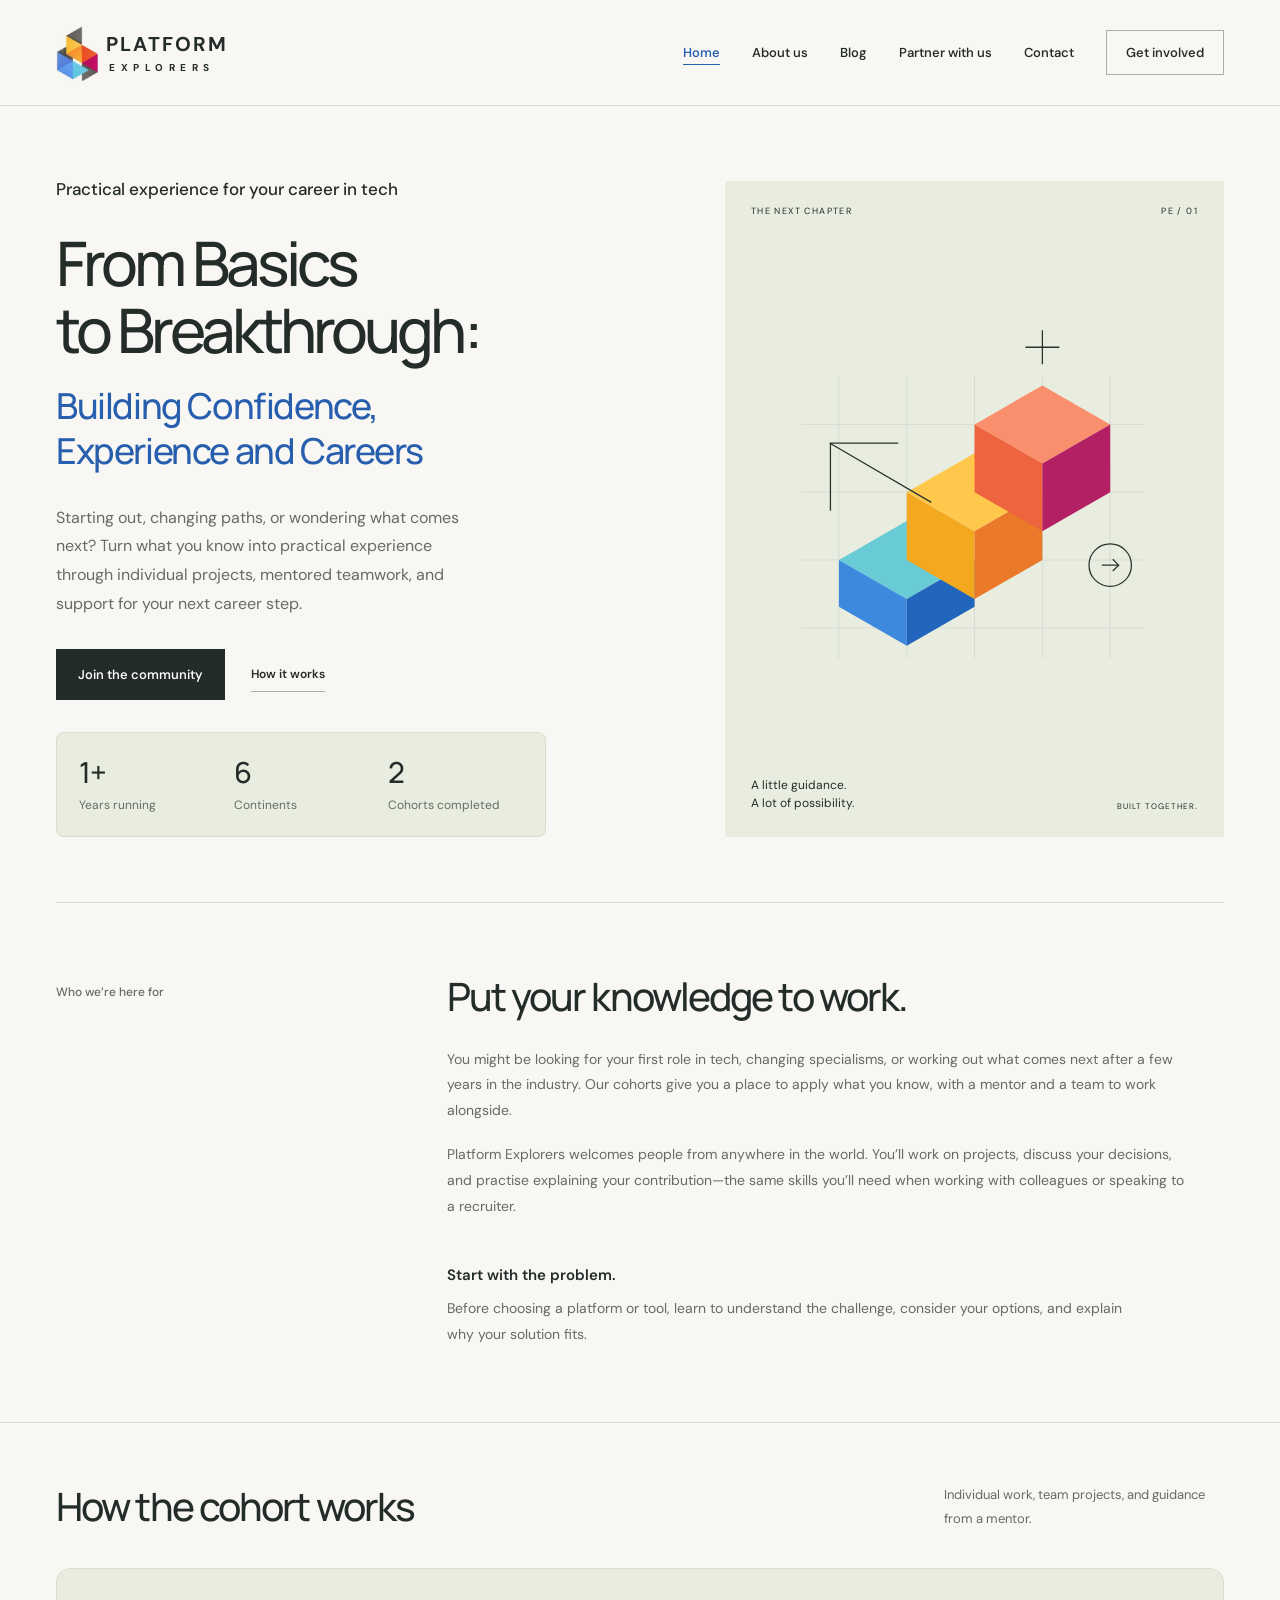
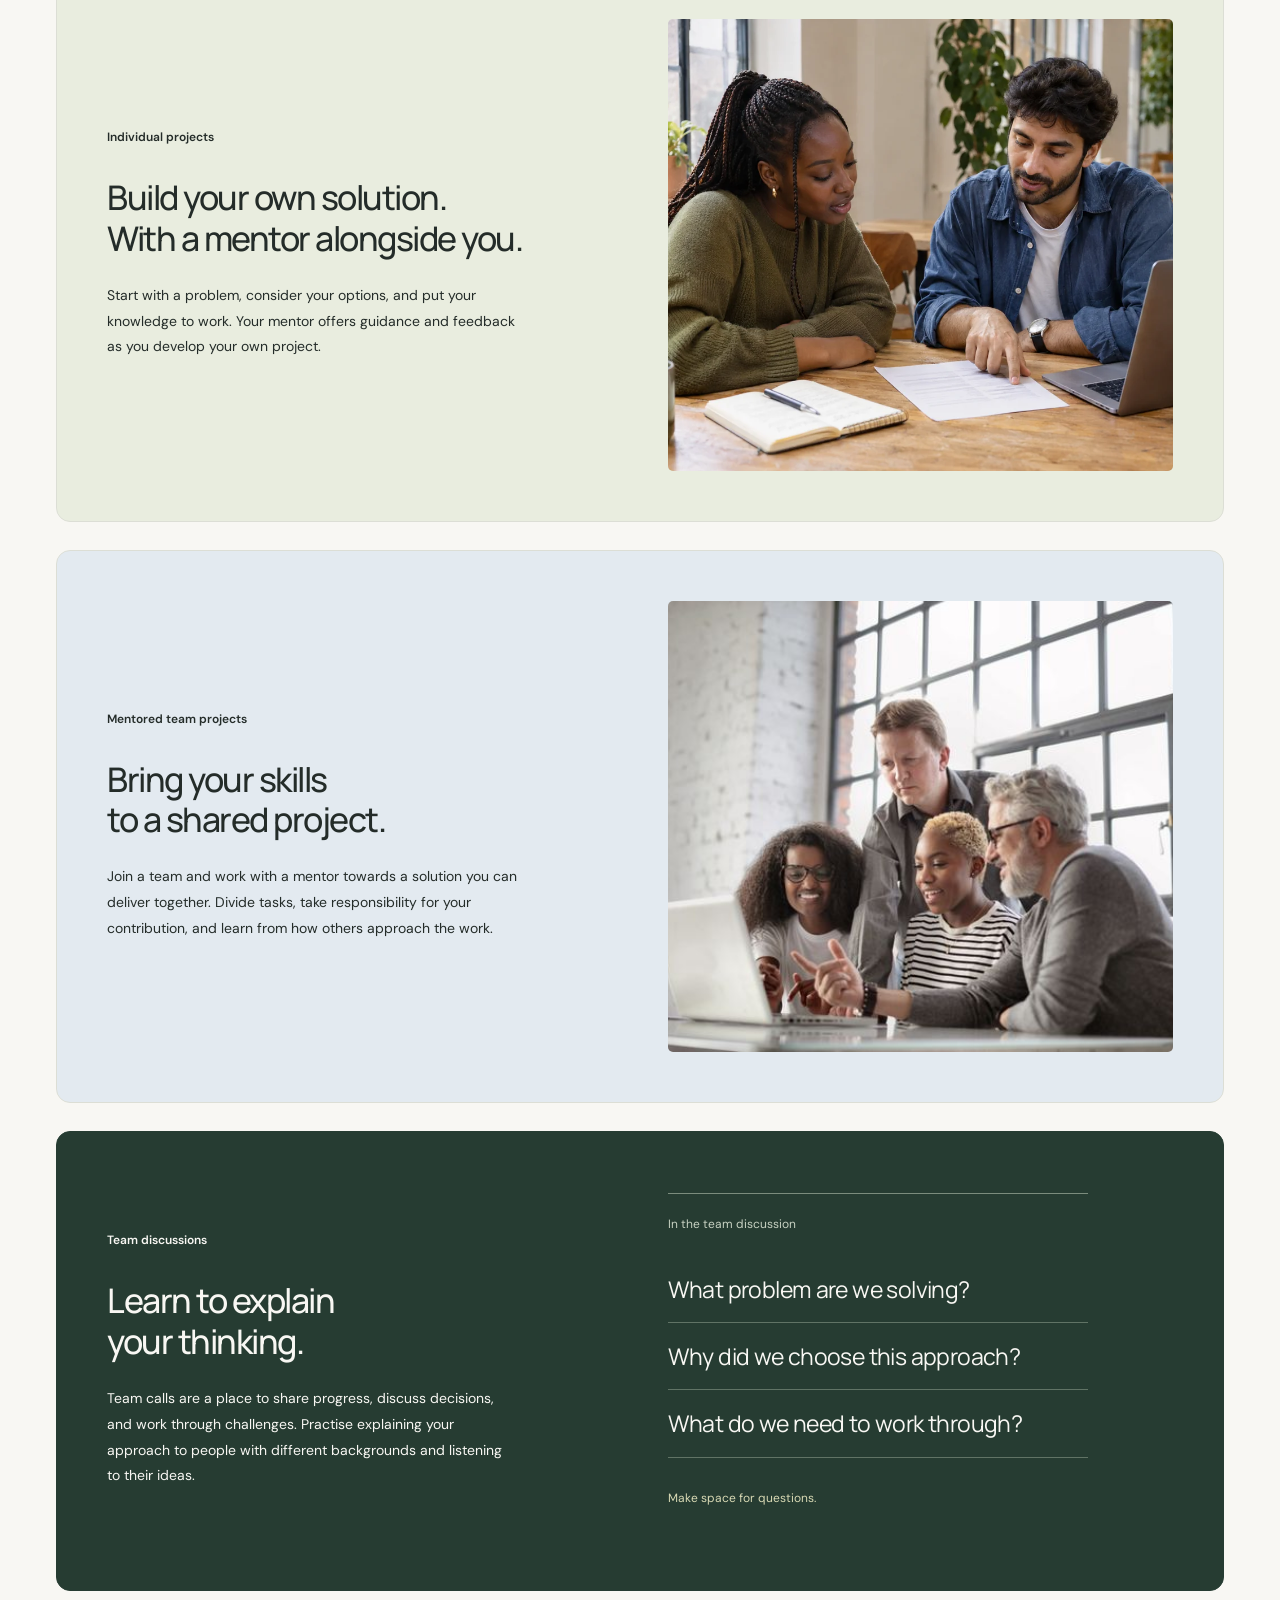
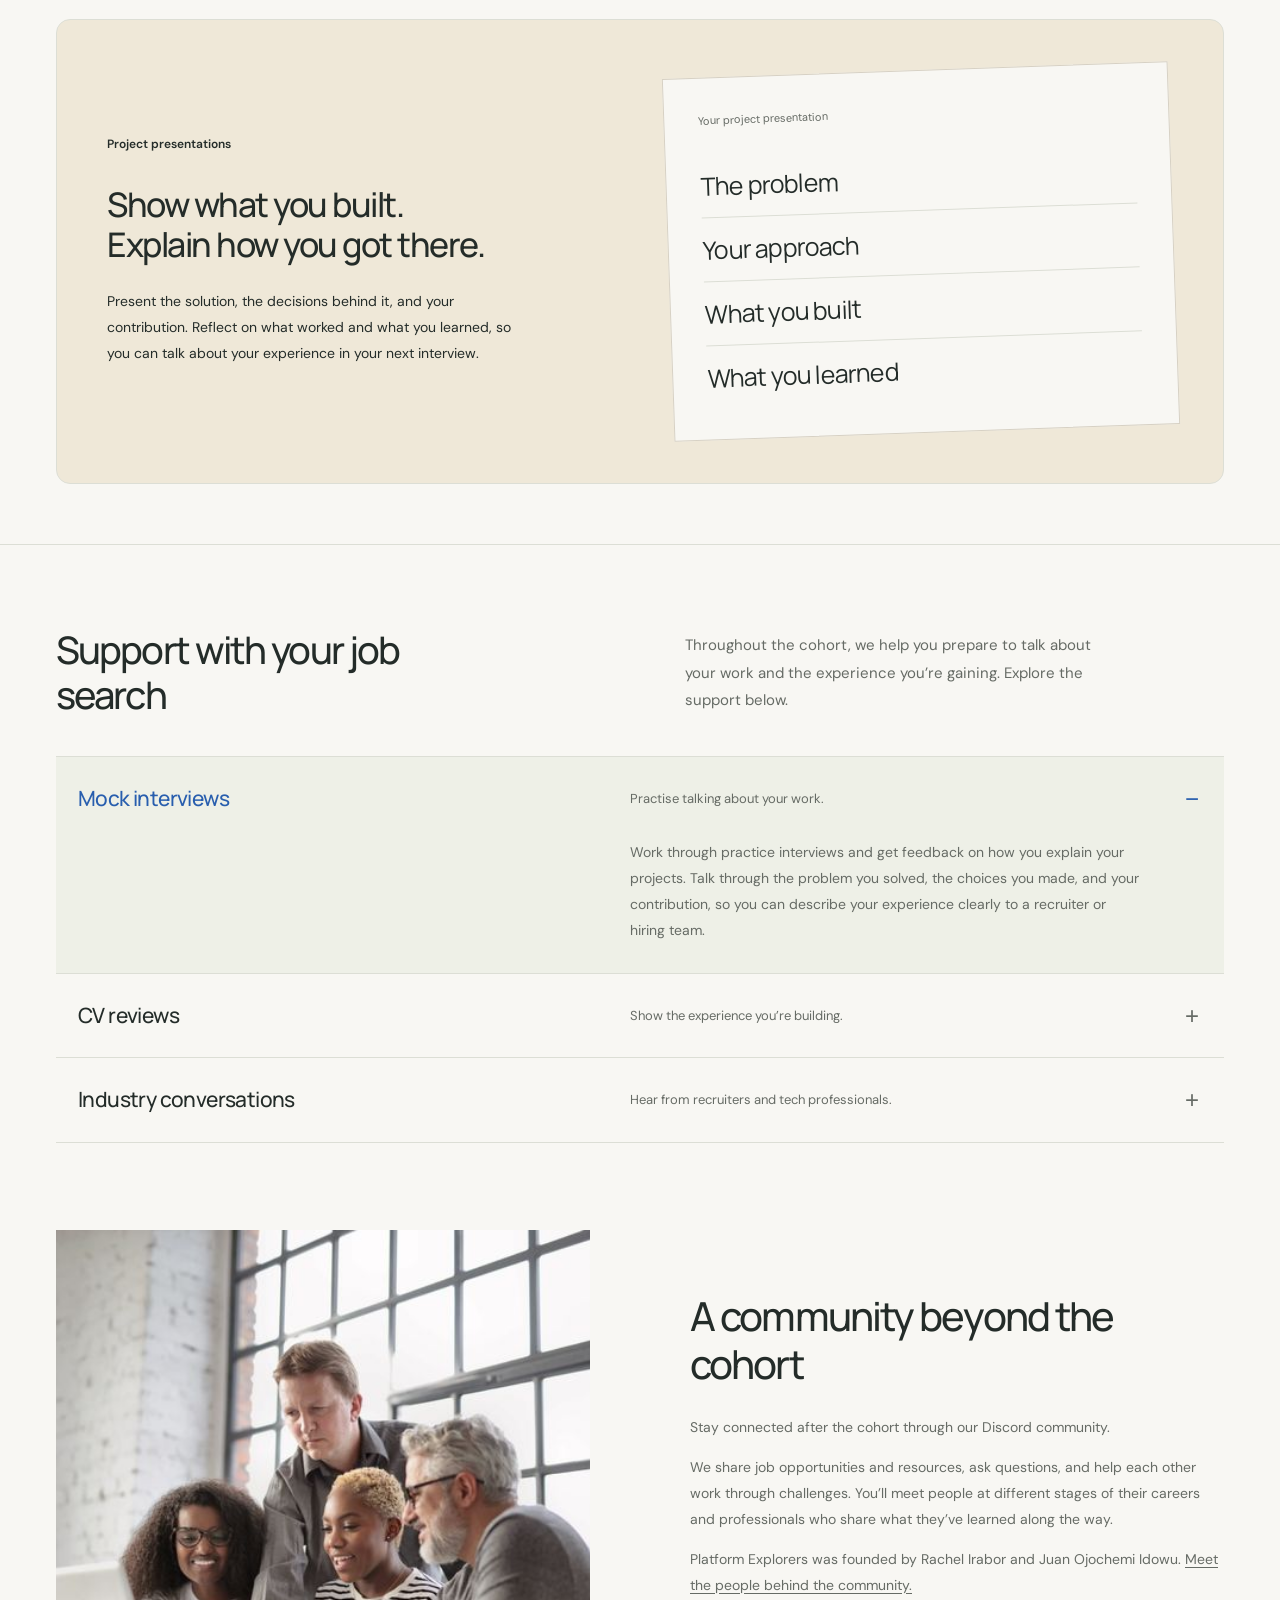
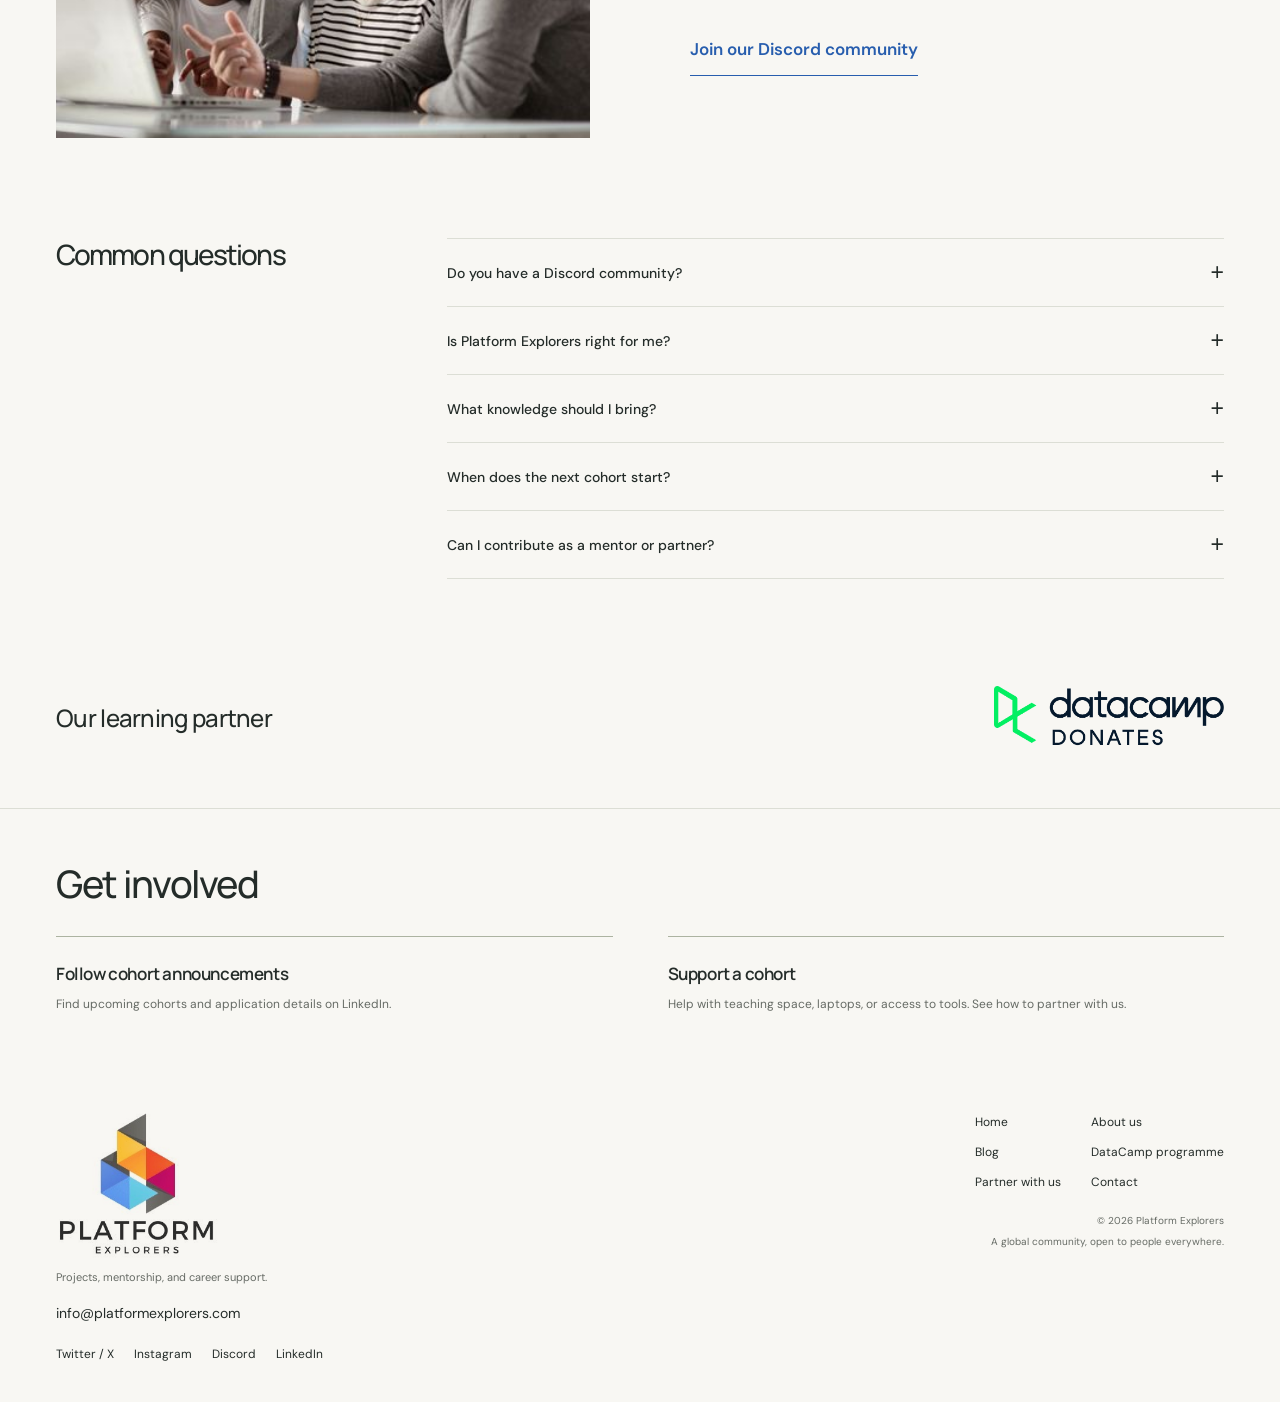
==== commit 41d1f9e4: "Rename homepage milestone to Years running" ====
--- a/index.html
+++ b/index.html
@@ -28,7 +28,7 @@
     <section class="hero wrap">
       <div class="hero-copy"><p class="eyebrow">Practical experience for your career in tech</p><h1>From Basics<br>to Breakthrough:<span class="hero-headline-detail">Building Confidence,<br>Experience and Careers</span></h1><p class="hero-intro">Starting out, changing paths, or wondering what comes next? Turn what you know into practical experience through individual projects, mentored teamwork, and support for your next career step.</p><div class="hero-actions"><a class="button primary" href="https://discord.gg/9USF3U8Ch" target="_blank" rel="noopener noreferrer">Join the community</a><a class="text-link" href="#cohort">How it works</a></div>
         <dl class="hero-milestones" aria-label="Our community so far">
-          <div><dt>Years as a community</dt><dd>1+</dd></div>
+          <div><dt>Years running</dt><dd>1+</dd></div>
           <div><dt>Continents</dt><dd>6</dd></div>
           <div><dt>Cohorts completed</dt><dd>2</dd></div>
         </dl>
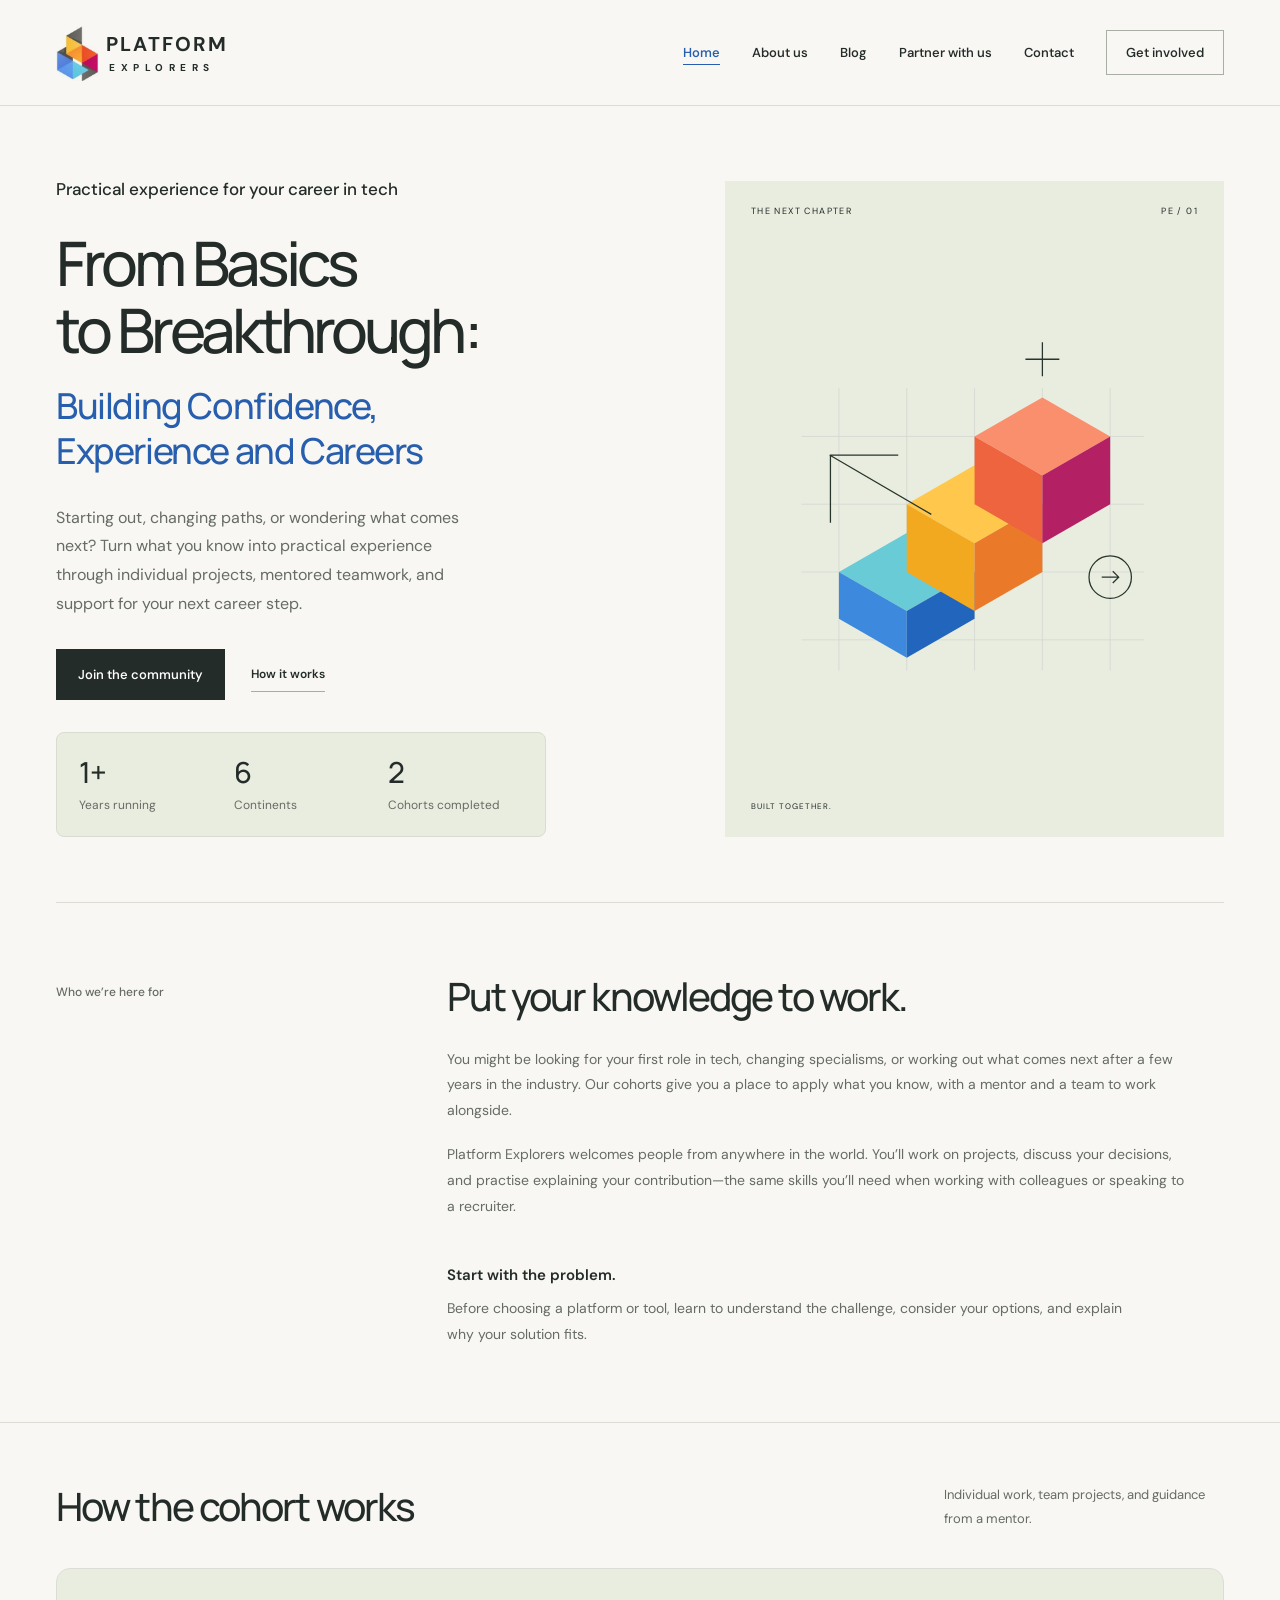
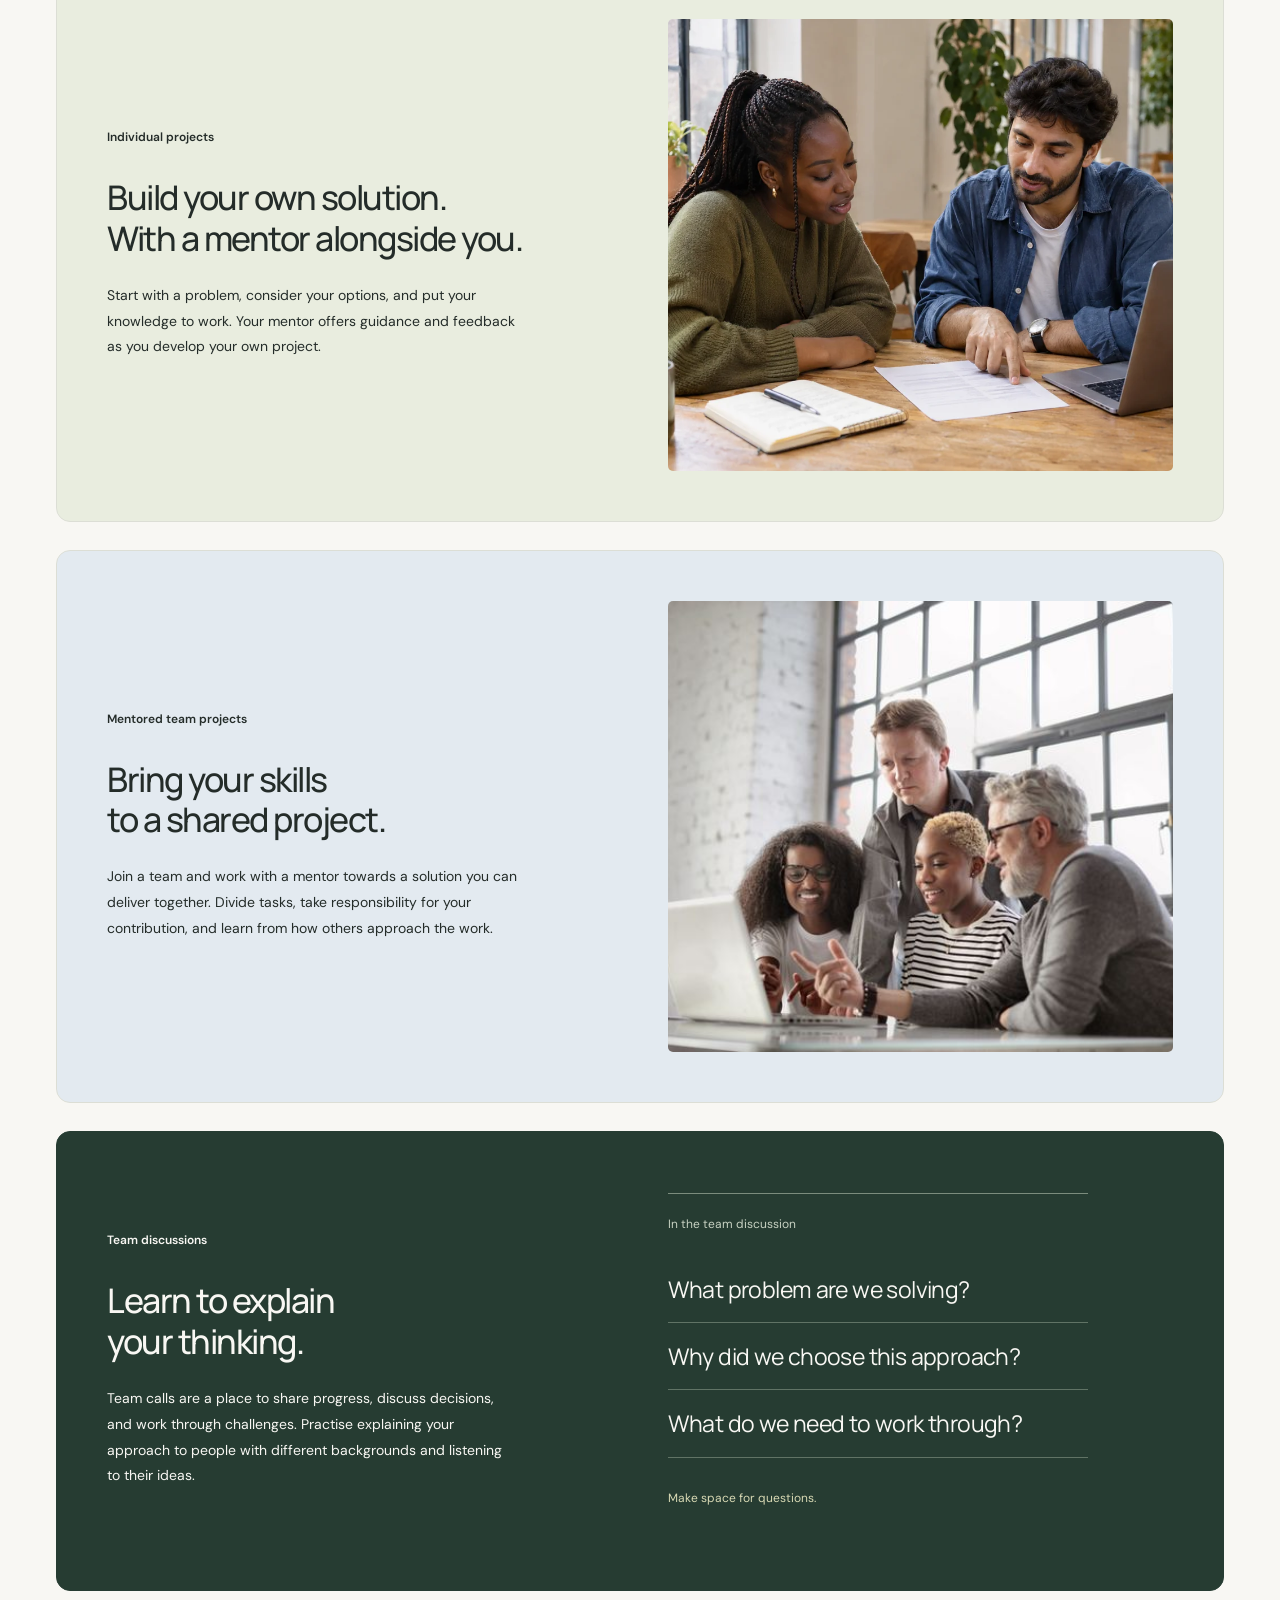
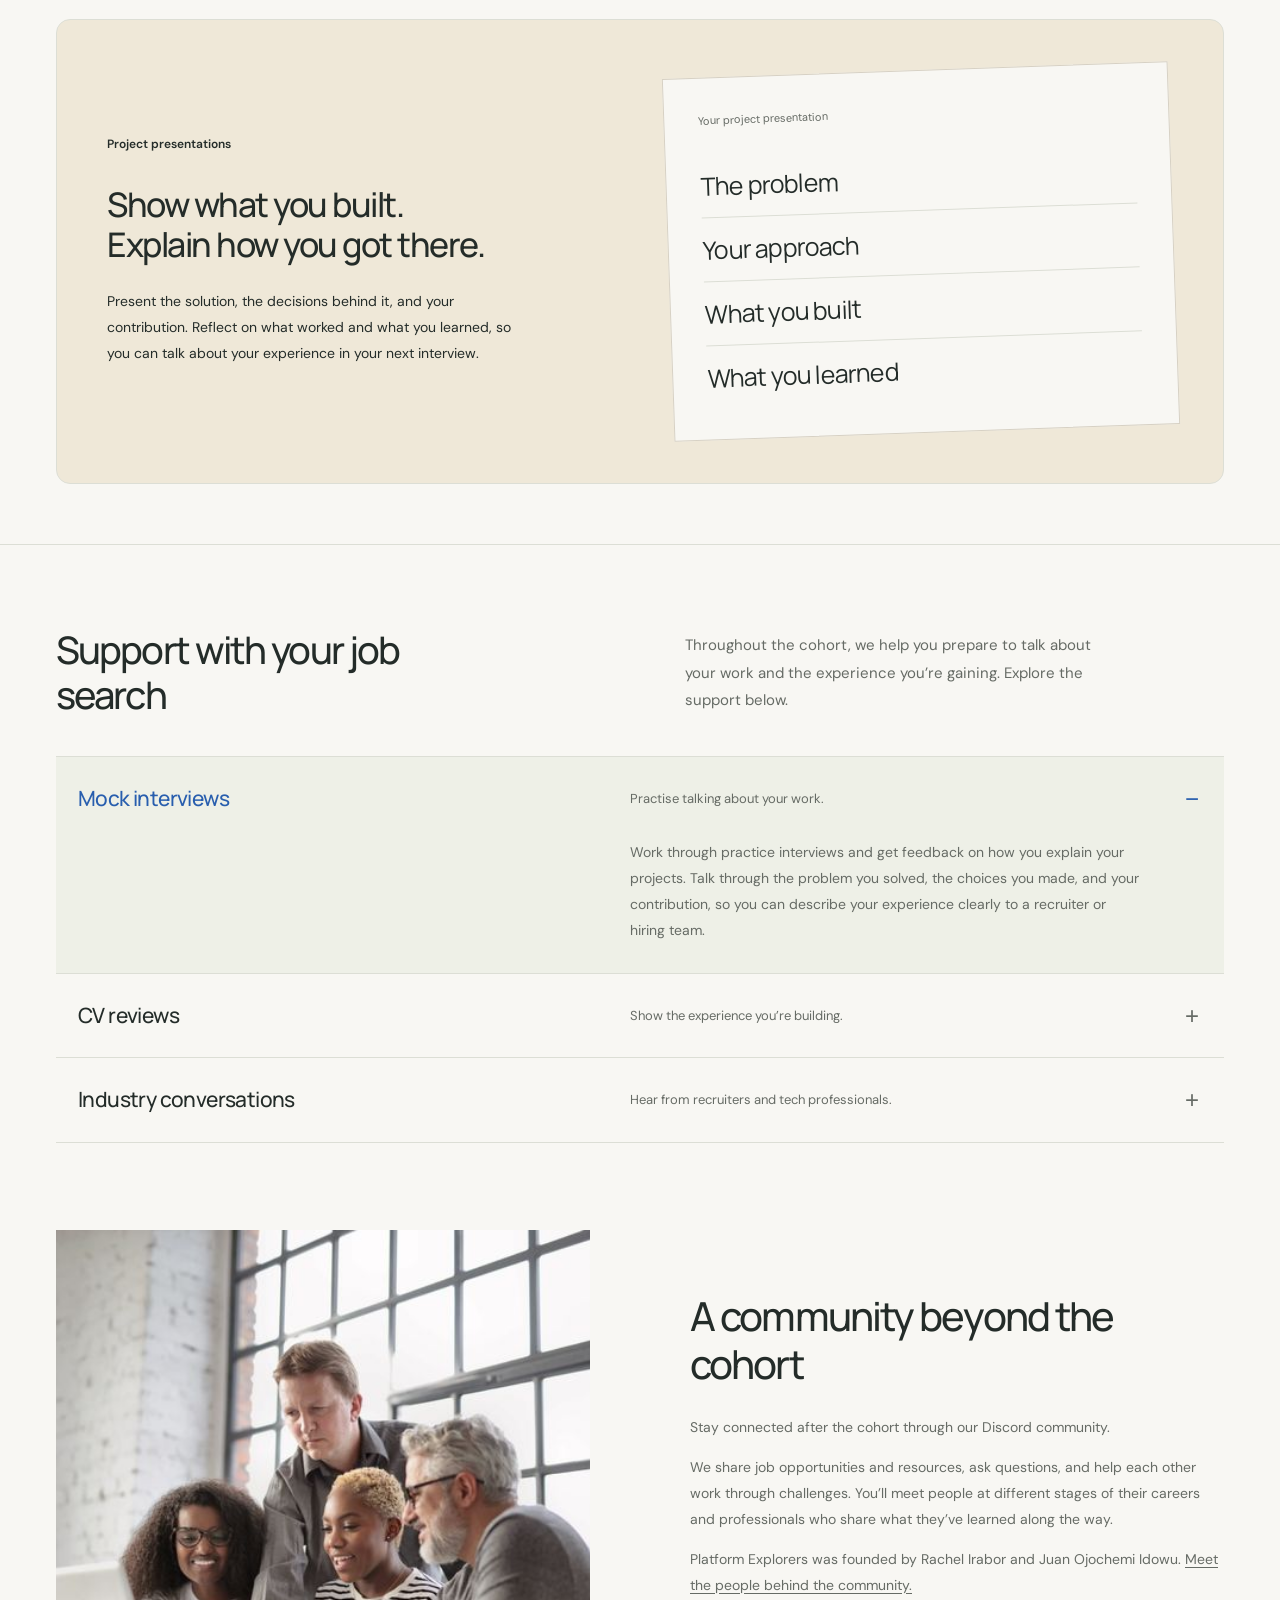
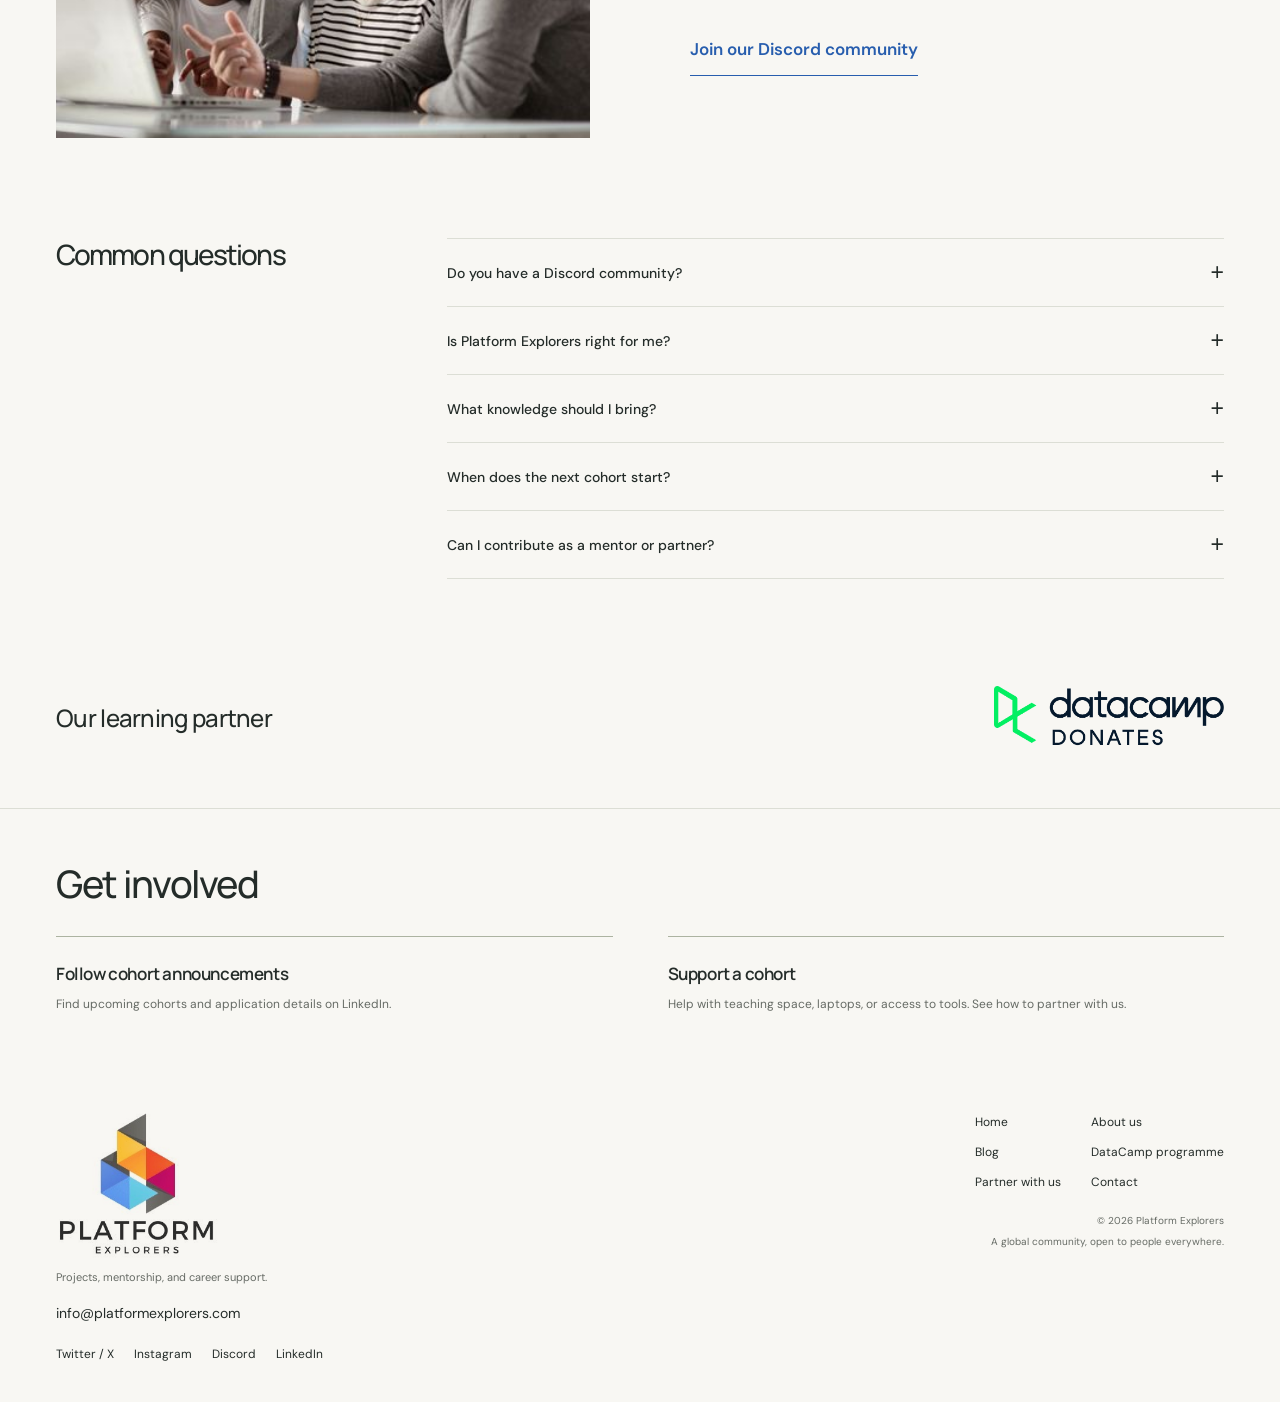
==== commit c1408f46: "Remove caption from homepage illustration" ====
--- a/index.html
+++ b/index.html
@@ -36,7 +36,7 @@
       <div class="hero-art" aria-label="An illustrated path from foundational skills to practical experience">
         <div class="art-top"><span>THE NEXT CHAPTER</span><span>PE / 01</span></div>
         <svg class="path-art" viewBox="0 0 500 460" fill="none" role="img" aria-label="Colorful building blocks forming an upward path"><path d="M46 382H450M46 302H450M46 222H450M46 142H450M90 85V418M170 85V418M250 85V418M330 85V418M410 85V418" stroke="#d5d8d3" stroke-width="1"/><path d="M90 302L170 256L250 302L170 348Z" fill="#68cbd6"/><path d="M90 302V357L170 403V348Z" fill="#3d89dd"/><path d="M170 348L250 302V357L170 403Z" fill="#2265bd"/><path d="M170 222L250 176L330 222L250 268Z" fill="#ffc84c"/><path d="M170 222V302L250 348V268Z" fill="#f2a920"/><path d="M250 268L330 222V302L250 348Z" fill="#eb792a"/><path d="M250 142L330 96L410 142L330 188Z" fill="#fa8f6d"/><path d="M250 142V222L330 268V188Z" fill="#ed643e"/><path d="M330 188L410 142V222L330 268Z" fill="#b42064"/><path d="M80 244V164H160M79 164L199 234" stroke="#28352c" stroke-width="1.5"/><path d="M330 71V31M310 51H350" stroke="#28352c" stroke-width="1.5"/><circle cx="410" cy="308" r="25" stroke="#28352c" stroke-width="1.5"/><path d="M400 308H420M413 301L420 308L413 315" stroke="#28352c" stroke-width="1.5"/></svg>
-        <div class="art-bottom"><span>A little guidance.<br>A lot of possibility.</span><span class="art-label">BUILT TOGETHER. </span></div>
+        <div class="art-bottom"><span class="art-label">BUILT TOGETHER. </span></div>
       </div>
     </section>
     <section class="intro-section wrap" id="approach"><p class="eyebrow section-label">Who we’re here for</p><div><h2>Put your knowledge to work.</h2><div class="intro-columns"><p>You might be looking for your first role in tech, changing specialisms, or working out what comes next after a few years in the industry. Our cohorts give you a place to apply what you know, with a mentor and a team to work alongside.</p><p>Platform Explorers welcomes people from anywhere in the world. You’ll work on projects, discuss your decisions, and practise explaining your contribution—the same skills you’ll need when working with colleagues or speaking to a recruiter.</p></div><p class="note"><span>Start with the problem.</span> Before choosing a platform or tool, learn to understand the challenge, consider your options, and explain why your solution fits.</p></div></section>
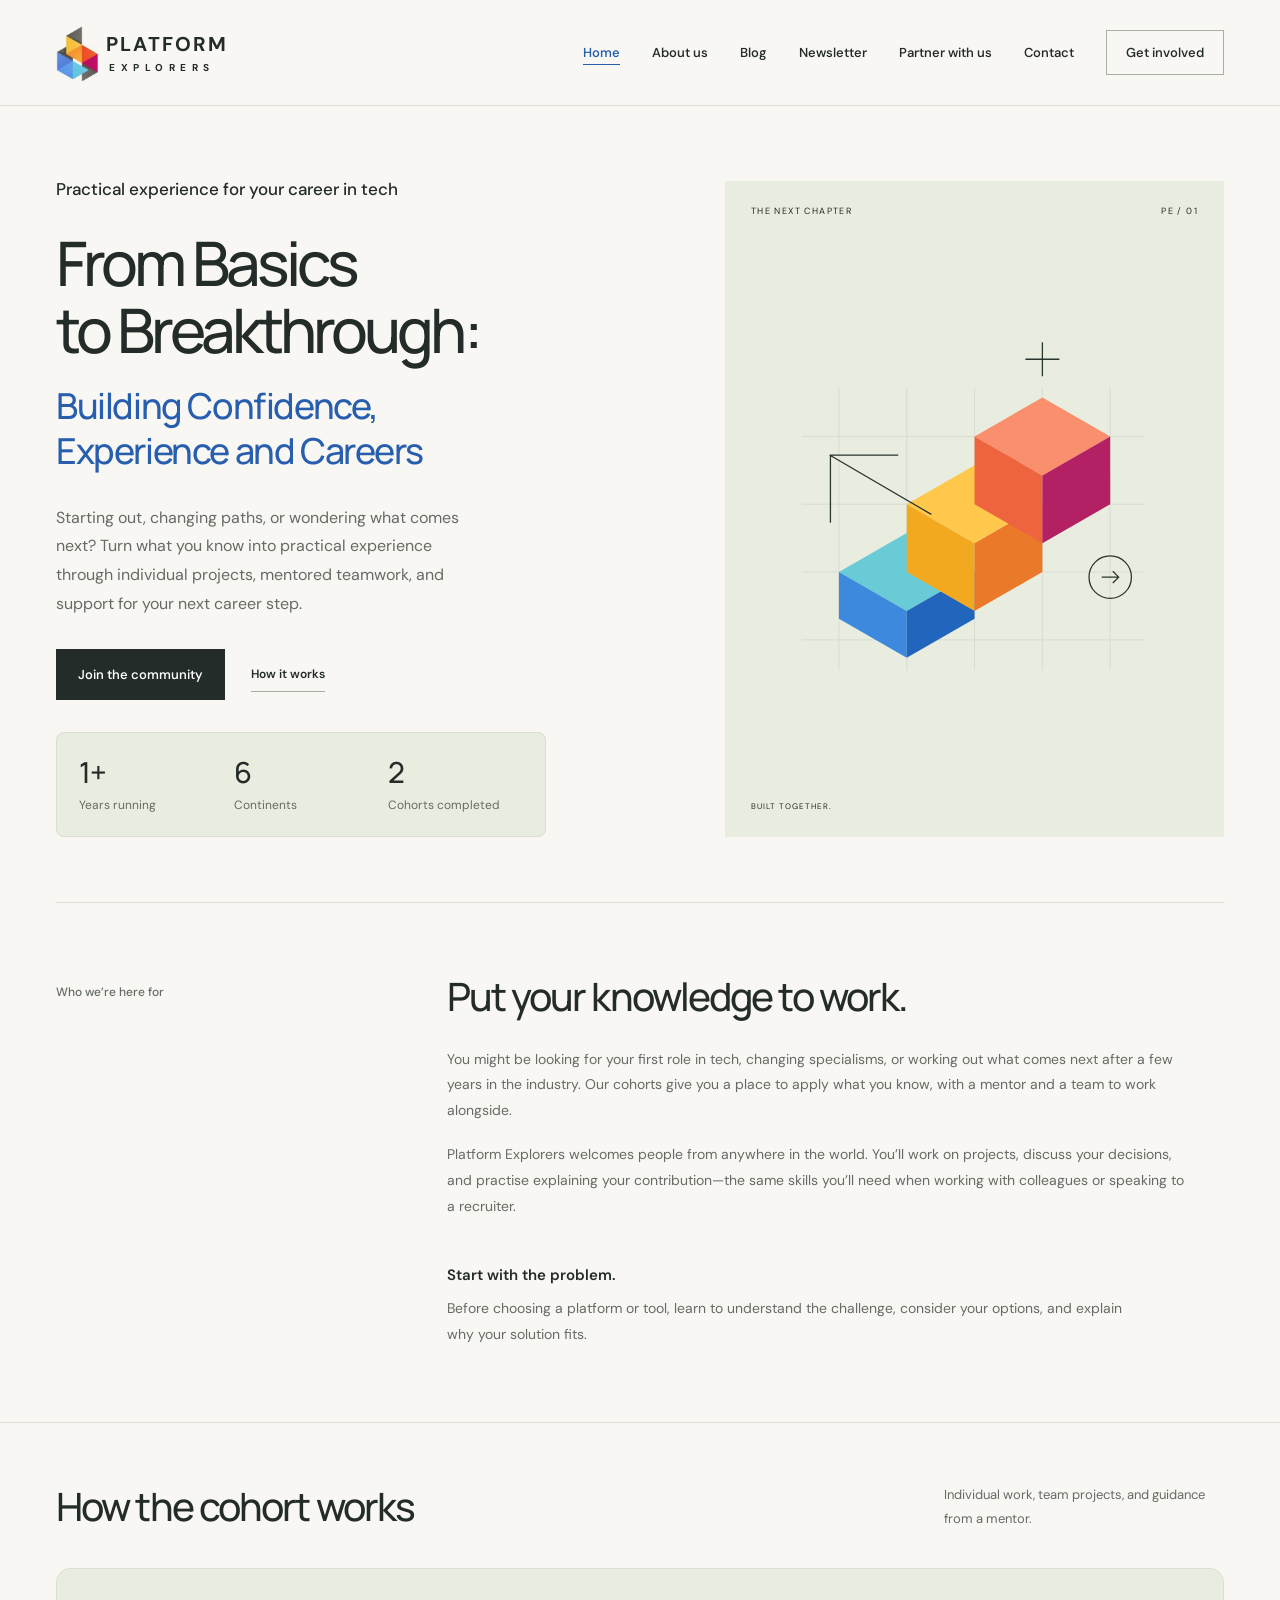
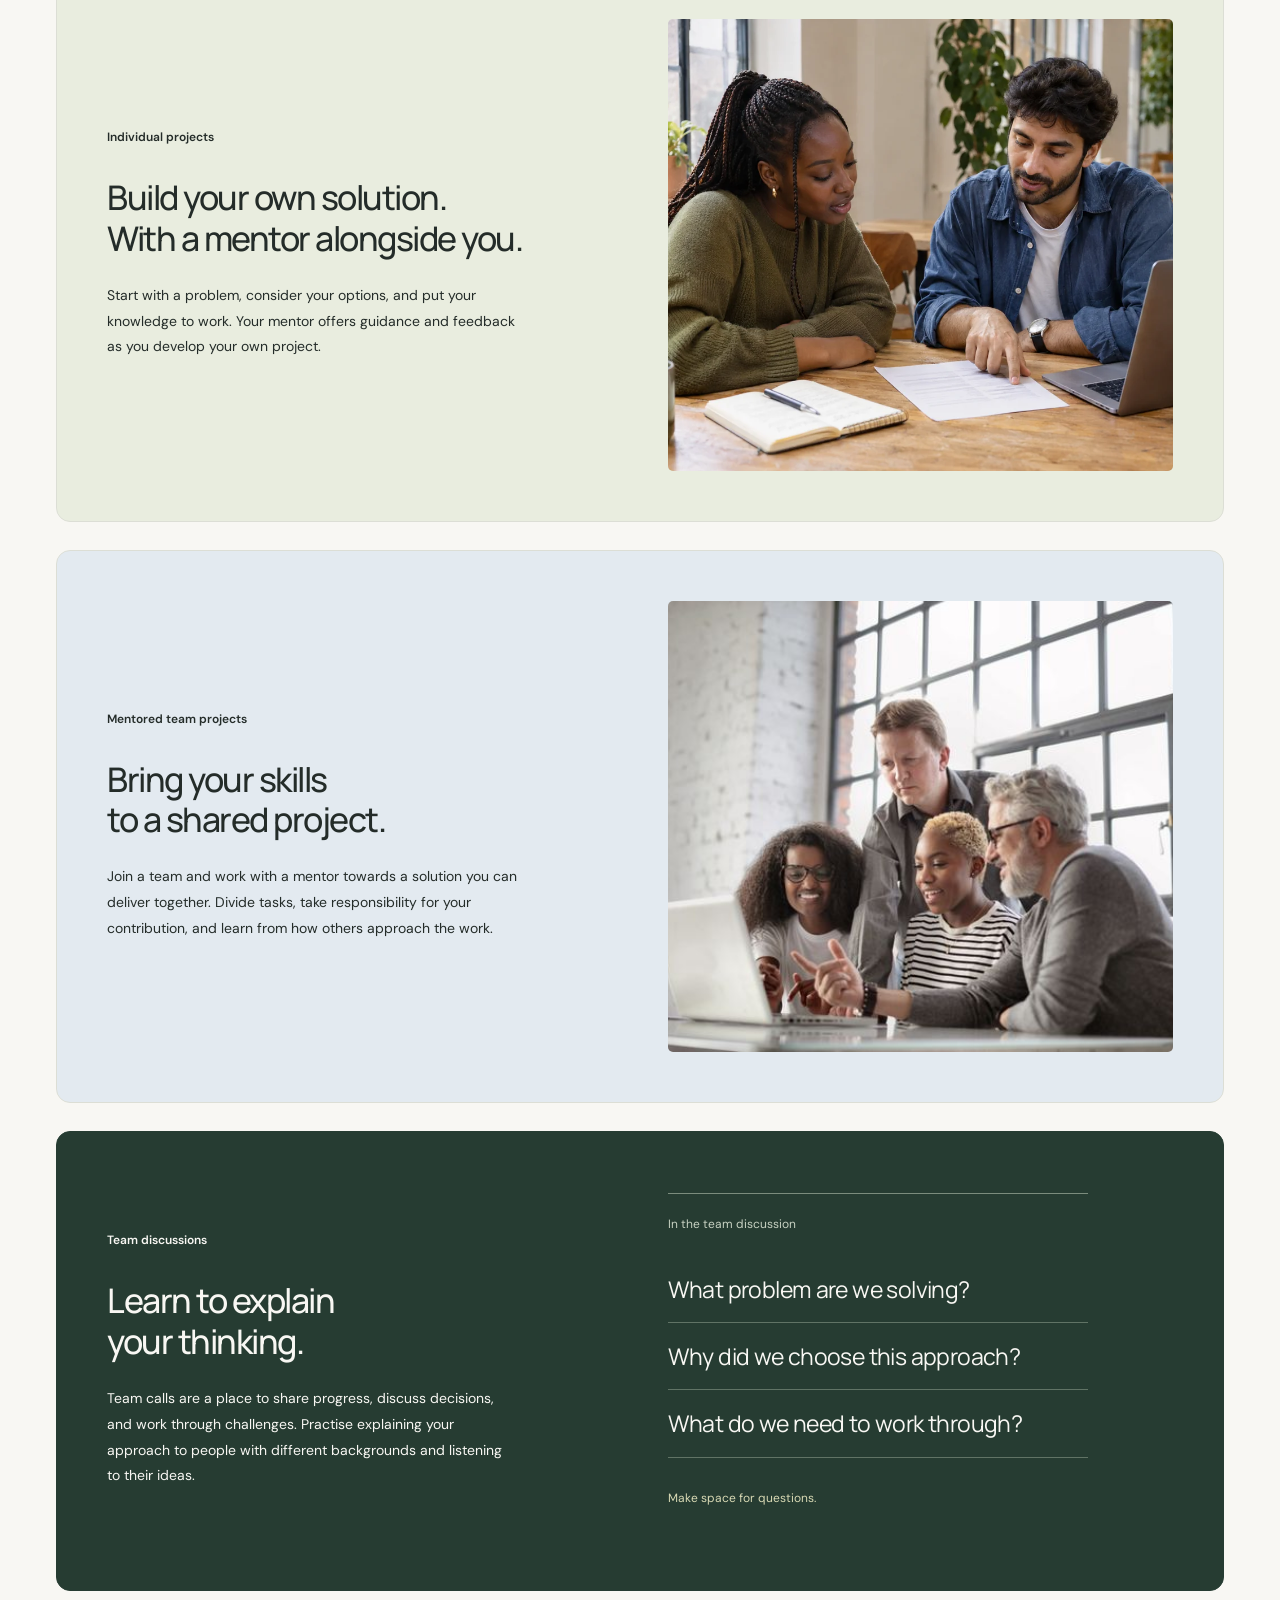
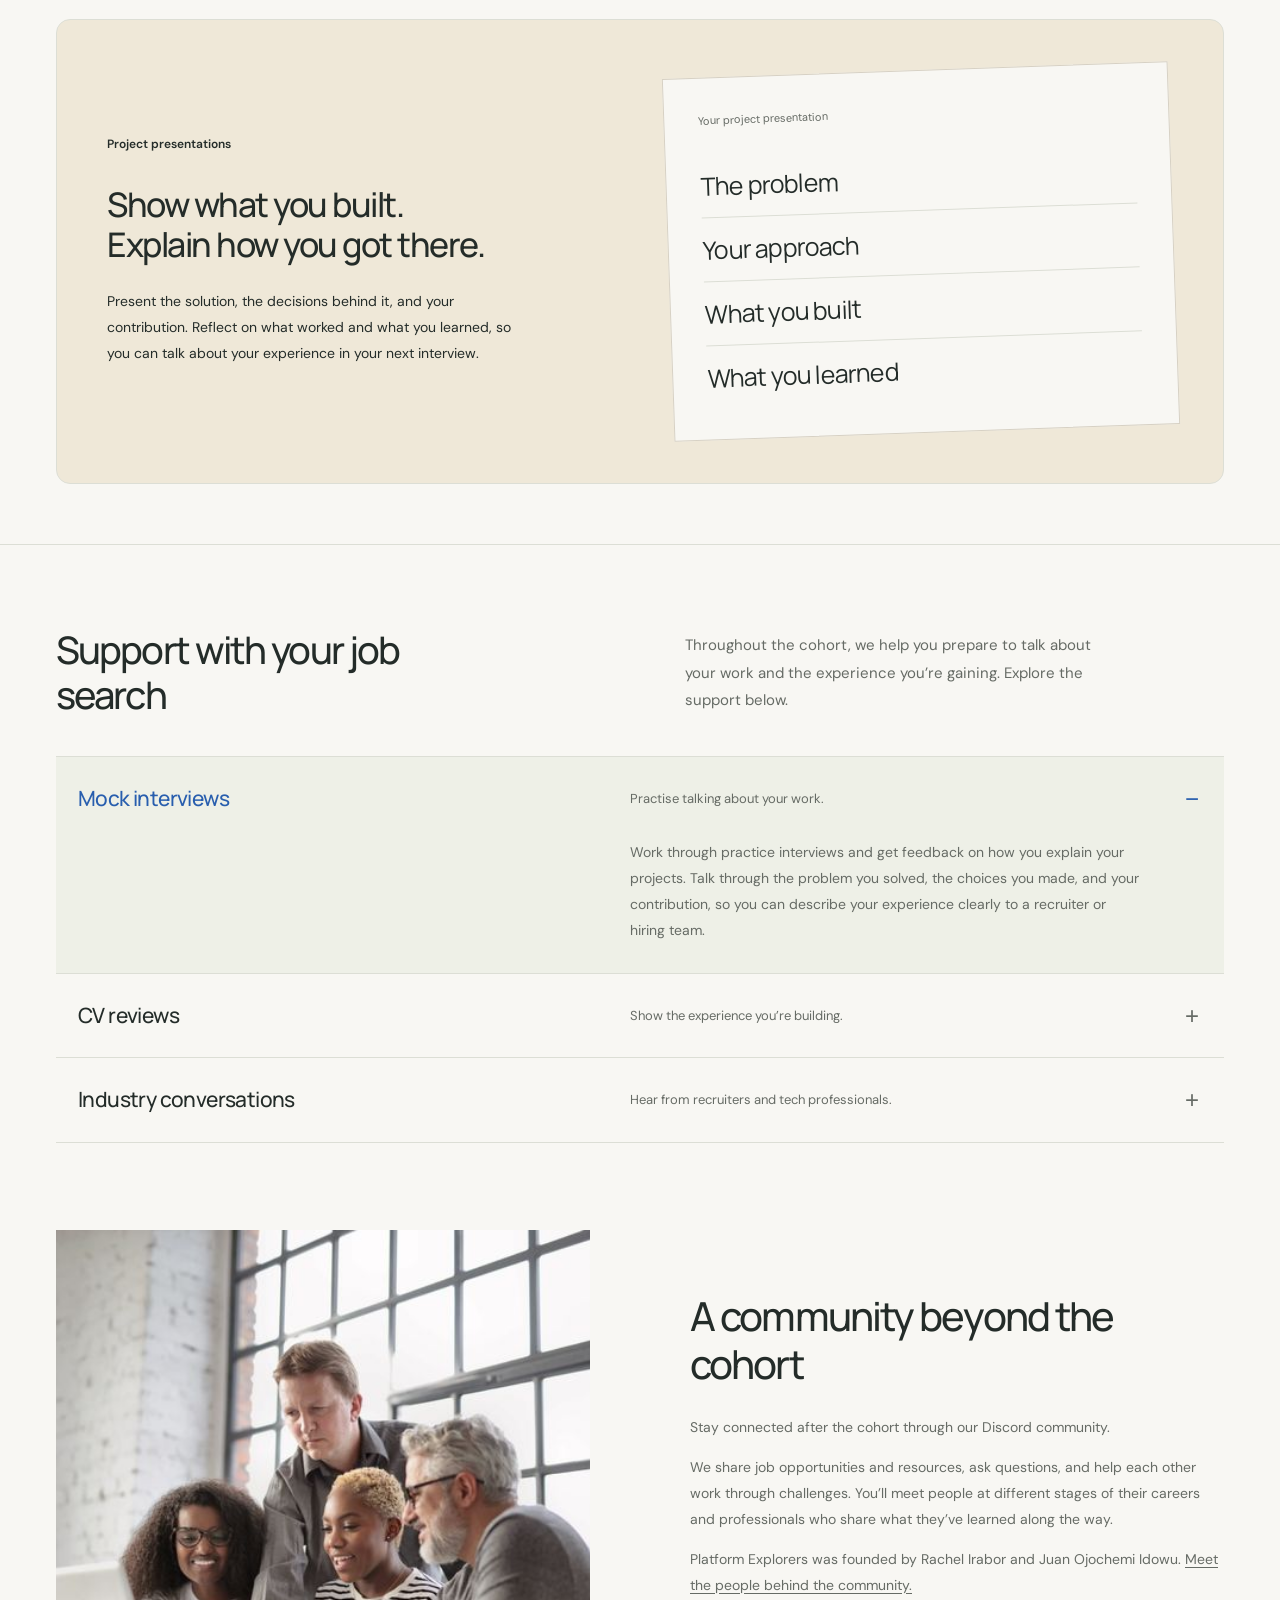
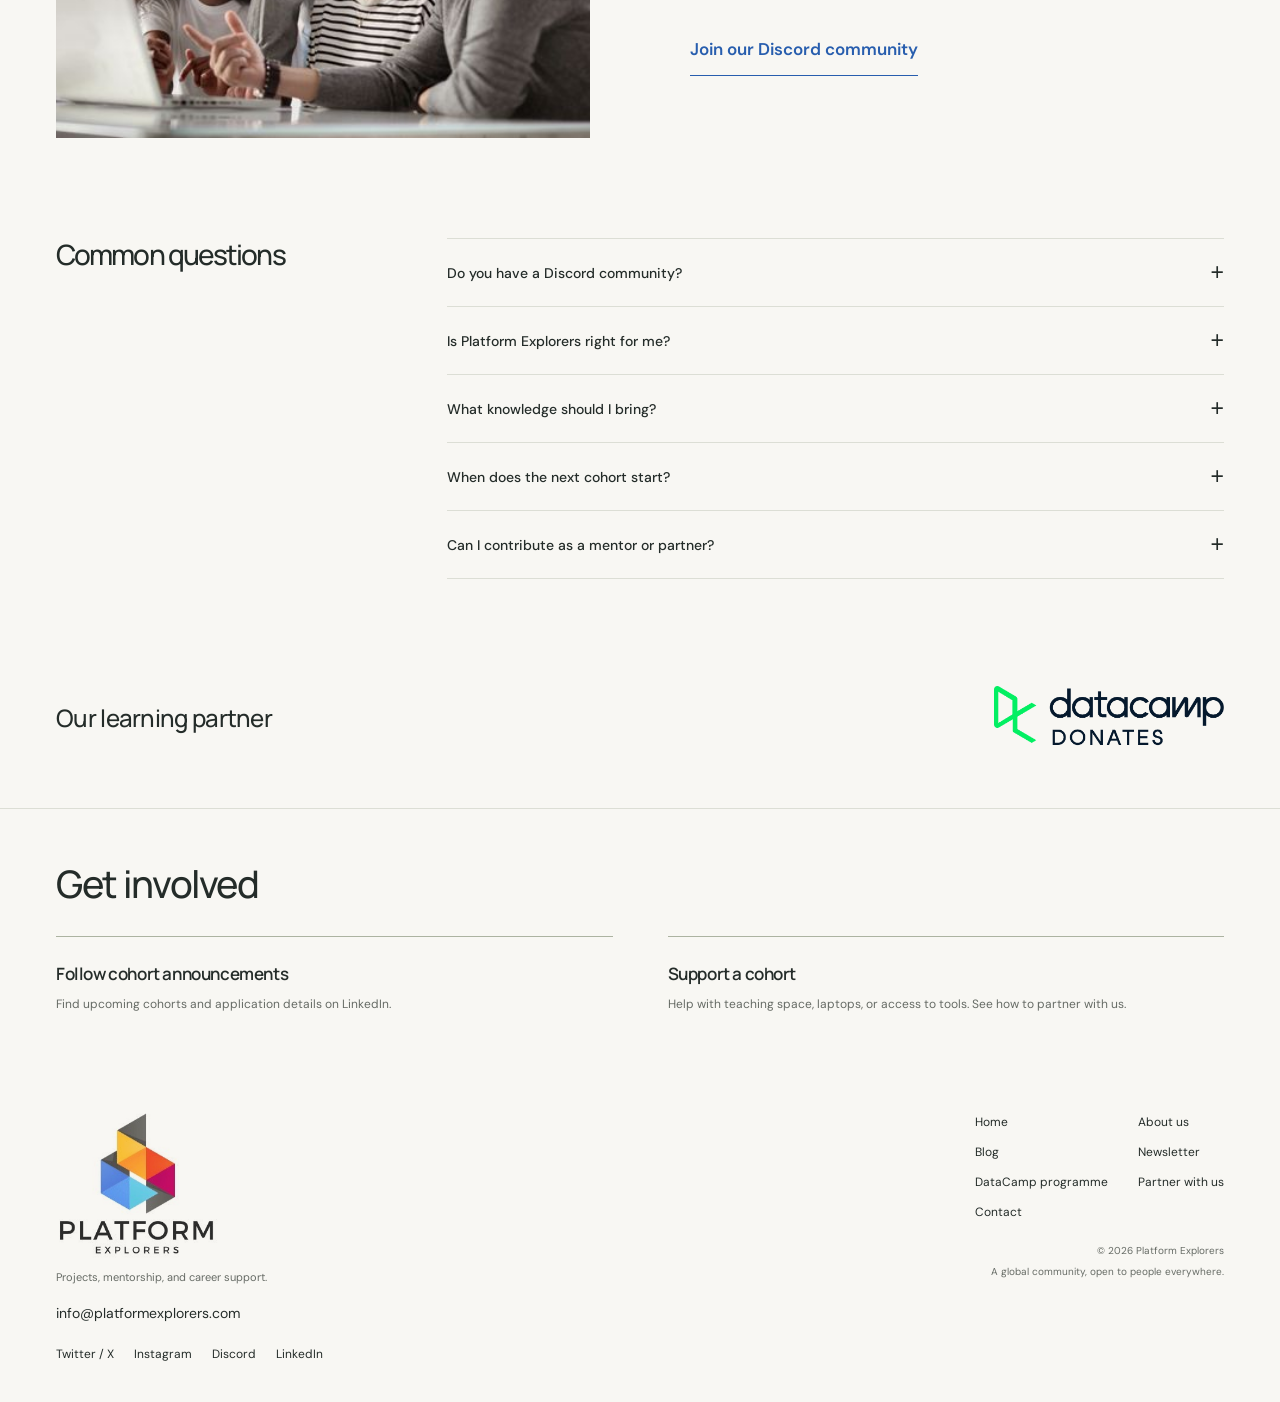
==== commit 71faa70f: "Add newsletter signup page with inline Kit form and confirmation messaging" ====
--- a/index.html
+++ b/index.html
@@ -22,7 +22,7 @@
   <header class="header">
     <a class="brand" href="#" aria-label="Platform Explorers home"><span class="logo-crop"><img src="assets/logo.jpg" alt=""></span><span>PLATFORM<span class="brand-small">EXPLORERS</span></span></a>
     <button class="menu-toggle" aria-expanded="false" aria-controls="navigation">Menu <span>＋</span></button>
-    <nav id="navigation" aria-label="Main navigation"><a href="index.html" aria-current="page">Home</a><a href="about.html">About us</a><a href="blog.html">Blog</a><a href="partners.html">Partner with us</a><a href="contact.html">Contact</a><a class="nav-cta" href="#get-involved">Get involved </a></nav>
+    <nav id="navigation" aria-label="Main navigation"><a href="index.html" aria-current="page">Home</a><a href="about.html">About us</a><a href="blog.html">Blog</a><a href="newsletter.html">Newsletter</a><a href="partners.html">Partner with us</a><a href="contact.html">Contact</a><a class="nav-cta" href="#get-involved">Get involved </a></nav>
   </header>
   <main id="main">
     <section class="hero wrap">
@@ -85,6 +85,6 @@
     <section class="home-partner wrap" aria-labelledby="home-partner-heading"><h2 id="home-partner-heading">Our learning partner</h2><a href="scholarship/" aria-label="Explore the DataCamp learning programme and registration"><img src="assets/datacamp-donates.png" alt="DataCamp Donates" width="1630" height="450" loading="lazy"></a></section>
     <section class="get-involved" id="get-involved"><div class="wrap"><div class="cta-heading"><h2>Get involved</h2></div><div class="join-options"><a href="https://www.linkedin.com/company/platform-explorers/" target="_blank" rel="noopener noreferrer"><div><h3>Follow cohort announcements</h3><p>Find upcoming cohorts and application details on LinkedIn.</p></div></a><a href="partners.html"><div><h3>Support a cohort</h3><p>Help with teaching space, laptops, or access to tools. See how to partner with us.</p></div></a></div></div></section>
   </main>
-  <footer class="wrap"><div class="footer-left"><a class="footer-logo" href="index.html" aria-label="Platform Explorers home"><img src="assets/logo.jpg" alt="Platform Explorers" width="500" height="500"></a><p>Projects, mentorship, and career support.</p><a class="footer-email" href="mailto:info@platformexplorers.com">info@platformexplorers.com</a><nav class="footer-socials" aria-label="Social media"><a href="https://x.com/platexplorers" target="_blank" rel="noopener noreferrer">Twitter / X</a><a href="https://www.instagram.com/platform_explorers/" target="_blank" rel="noopener noreferrer">Instagram</a><a href="https://discord.gg/9USF3U8Ch" target="_blank" rel="noopener noreferrer">Discord</a><a href="https://www.linkedin.com/company/platform-explorers/" target="_blank" rel="noopener noreferrer">LinkedIn</a></nav></div><div class="footer-right"><nav class="footer-links" aria-label="Footer navigation"><a href="index.html" aria-current="page">Home</a><a href="about.html">About us</a><a href="blog.html">Blog</a><a href="scholarship/">DataCamp programme</a><a href="partners.html">Partner with us</a><a href="contact.html">Contact</a></nav><span>© <span id="year">2026</span> Platform Explorers</span><span>A global community, open to people everywhere.</span></div></footer>
+  <footer class="wrap"><div class="footer-left"><a class="footer-logo" href="index.html" aria-label="Platform Explorers home"><img src="assets/logo.jpg" alt="Platform Explorers" width="500" height="500"></a><p>Projects, mentorship, and career support.</p><a class="footer-email" href="mailto:info@platformexplorers.com">info@platformexplorers.com</a><nav class="footer-socials" aria-label="Social media"><a href="https://x.com/platexplorers" target="_blank" rel="noopener noreferrer">Twitter / X</a><a href="https://www.instagram.com/platform_explorers/" target="_blank" rel="noopener noreferrer">Instagram</a><a href="https://discord.gg/9USF3U8Ch" target="_blank" rel="noopener noreferrer">Discord</a><a href="https://www.linkedin.com/company/platform-explorers/" target="_blank" rel="noopener noreferrer">LinkedIn</a></nav></div><div class="footer-right"><nav class="footer-links" aria-label="Footer navigation"><a href="index.html" aria-current="page">Home</a><a href="about.html">About us</a><a href="blog.html">Blog</a><a href="newsletter.html">Newsletter</a><a href="scholarship/">DataCamp programme</a><a href="partners.html">Partner with us</a><a href="contact.html">Contact</a></nav><span>© <span id="year">2026</span> Platform Explorers</span><span>A global community, open to people everywhere.</span></div></footer>
 </body>
 </html>
